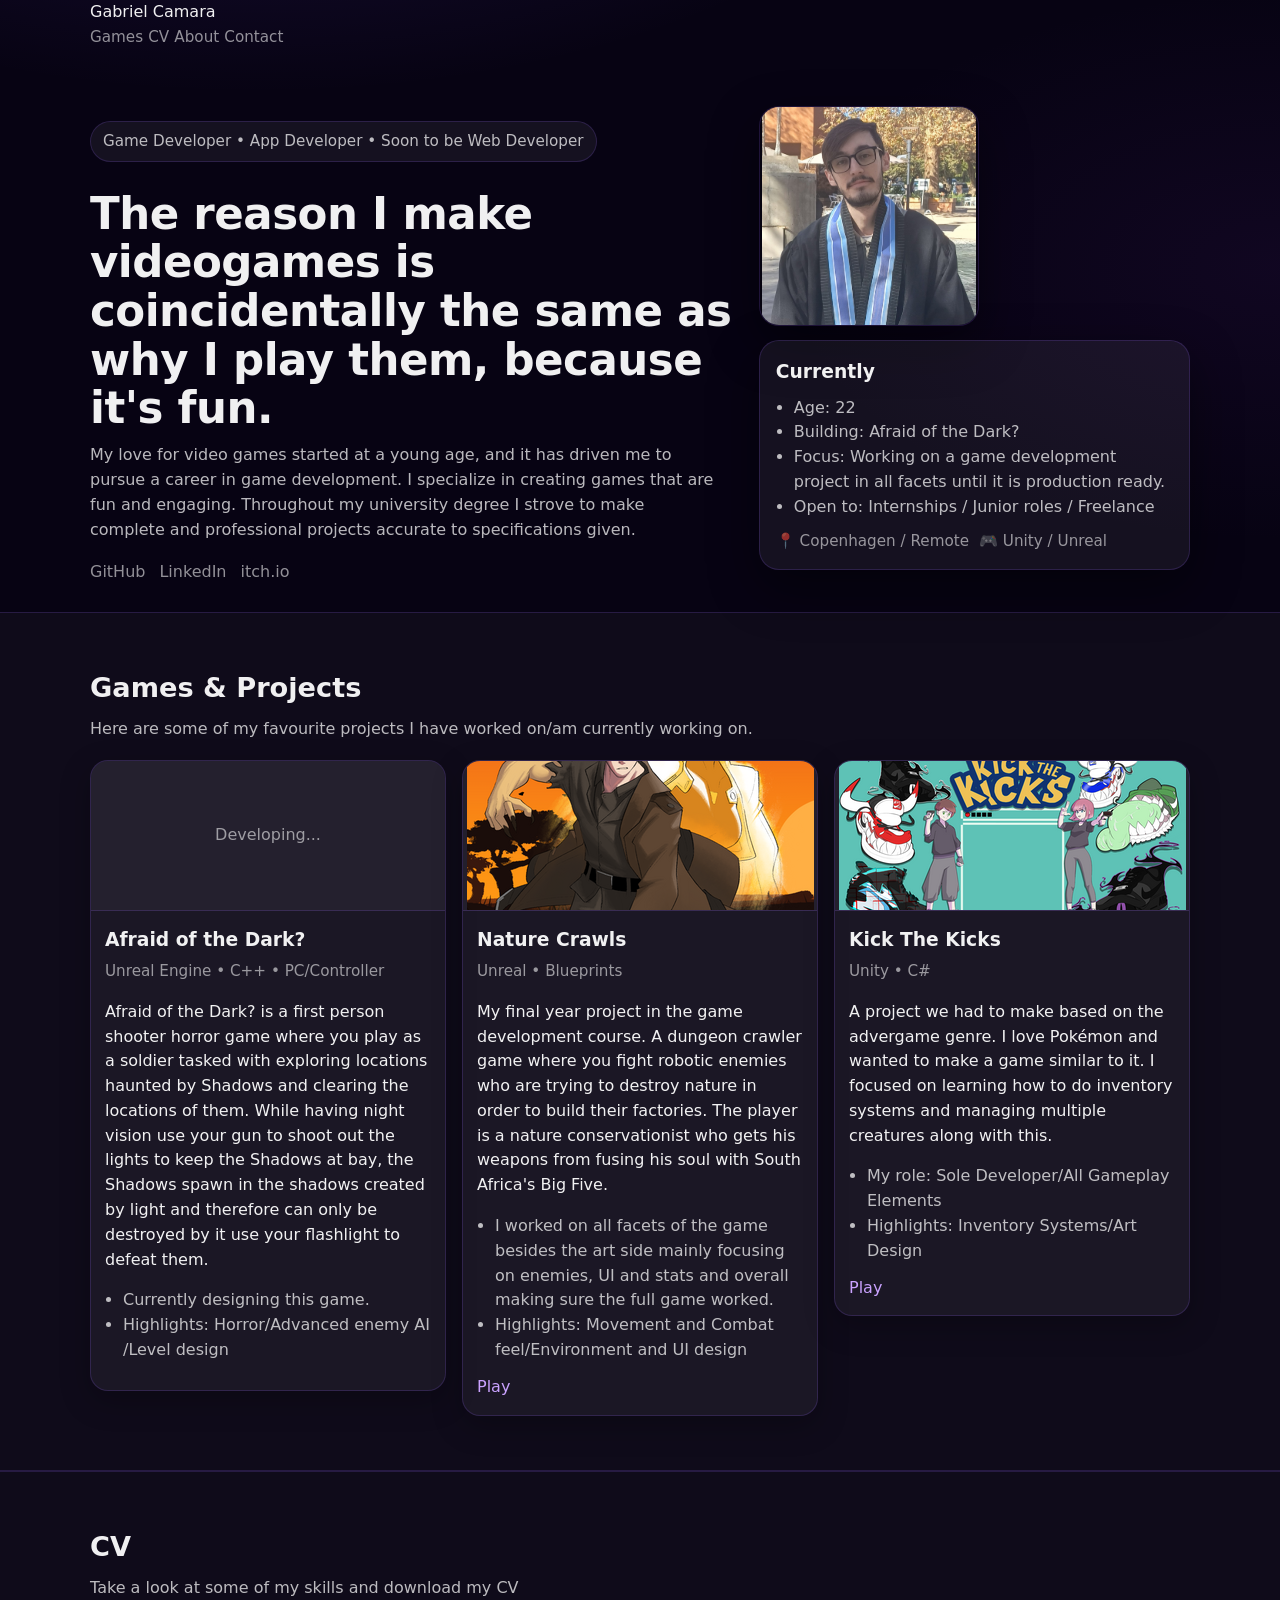
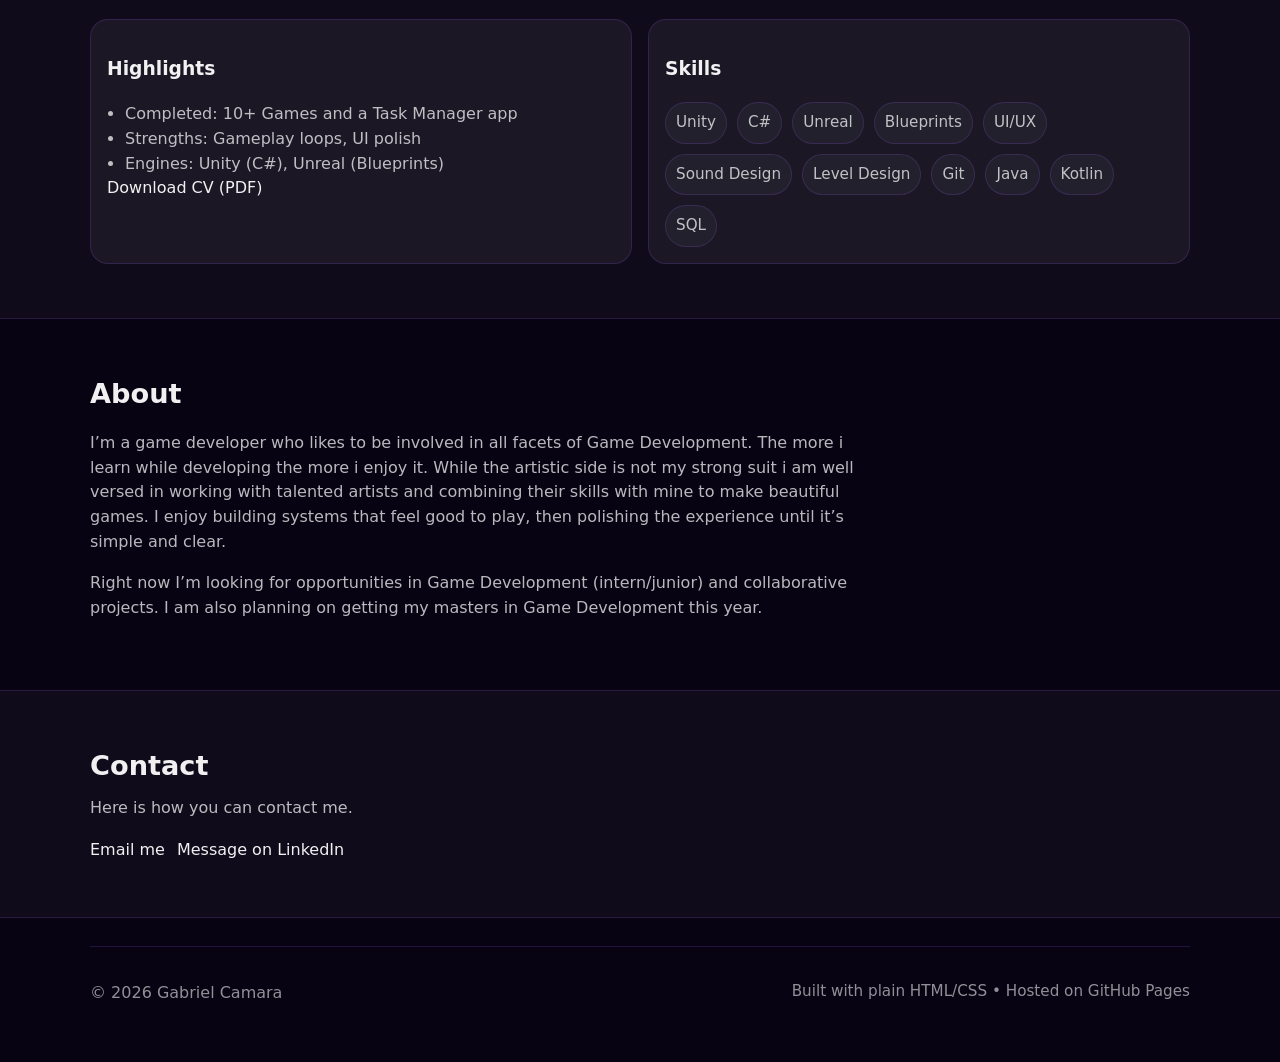
==== index.html @ 4cf1acde "Update CV, profile info, and image styles Added new CV PDF and updated the download link in index.ht" ====
<!doctype html>
<html lang="en">
  <head>
    <meta charset="UTF-8" />
    <meta name="viewport" content="width=device-width, initial-scale=1" />
    <title>Gabriel Camara — Portfolio</title>
    <meta name="description" content="Portfolio and CV of Gabriel Camara." />
    <link rel="stylesheet" href="styles.css" />
  </head>

  <body>
    <header class="site-header">
      <div class="container header-inner">
        <a class="logo" href="#top">Gabriel Camara</a>

        <nav class="nav">
          <a class="btn small" href="#projects">Games</a>
          <a class="btn small" href="#cv">CV</a>
          <a class="btn small" href="#about">About</a>
          <a class="btn small" href="#contact">Contact</a>
        </nav>
      </div>
    </header>

    <!-- Intro Section -->
    <main id="top">
    <section class="hero">
  <div class="container hero-inner">
    <div class="hero-copy">
      <p class="pill">Game Developer • App Developer • Soon to be Web Developer</p>

      <h1>
        The reason I make videogames is coincidentally the same as why I play them, because it's fun.
      </h1>

      <p class="sub">
        My love for video games started at a young age, and it has driven me to pursue a career in game development.
        I specialize in creating games that are fun and engaging.
        Throughout my university degree I strove to make complete and professional projects accurate to specifications given.
      </p>

      <div class="social">
        <a class="btn" href="https://github.com/Tr1n1tyAngel/" target="_blank" rel="noreferrer">GitHub</a>
        <a class="btn" href="https://www.linkedin.com/in/gabriel-camara-973a16232/" target="_blank" rel="noreferrer">LinkedIn</a>
        <a class="btn" href="https://tr1n1tyangel.itch.io/" target="_blank" rel="noreferrer">itch.io</a>
      </div>
    </div>

    <div class="hero-side">
      <div class="hero-card-image">
        <img src="images/profile.jpg" alt="Gabriel Camara Portrait">
      </div>

      <div class="hero-card">
        <div class="hero-card-body">
          <h3>Currently</h3>
          <ul>
            <li>Age: 22</li>
            <li>Building: Afraid of the Dark?</li>
            <li>Focus: Working on a game development project in all facets until it is production ready.</li>
            <li>Open to: Internships / Junior roles / Freelance</li>
          </ul>

          <div class="mini">
            <span>📍 Copenhagen / Remote</span>
            <span>🎮 Unity / Unreal</span>
          </div>
        </div>
      </div>
    </div>
  </div>
</section>

      <!-- PROJECTS -->
      <section id="projects" class="section alt">
        <div class="container">
          <div class="section-head">
            <h2>Games & Projects</h2>
            <p>Here are some of my favourite projects I have worked on/am currently working on.</p>
          </div>

          <div class="grid">
            <!-- CARD 1 -->
            <article class="card">
              <div class="thumb">
                <!-- Replace with an image later: <img src="images/game1.jpg" alt="Game screenshot"> -->
                <span>Developing...</span>
              </div>
              <div class="card-body">
                <h3>Afraid of the Dark?</h3>
                <p class="meta">Unreal Engine • C++ • PC/Controller</p>
                <p>
                  Afraid of the Dark? is a first person shooter horror game where you play as a soldier tasked with exploring locations haunted by Shadows and clearing the locations of them. While having night vision use your gun to shoot out the lights to keep the Shadows at bay, the Shadows spawn in the shadows created by light and therefore can only be destroyed by it use your flashlight to defeat them.
                </p>
                <ul class="bullets">
                  <li>Currently designing this game.</li>
                  <li>Highlights: Horror/Advanced enemy AI /Level design</li>
                </ul>
                <div class="card-actions">
                  <a class="link" href="#" target="_blank" rel="noreferrer"></a>
                  <a class="link" href="#" target="_blank" rel="noreferrer"></a>
                </div>
              </div>
            </article>

            <!-- CARD 2 -->
            <article class="card">
              <div class="thumb thumb--nature">
                <div class="thumb-link">
                  <img src="images/nature-crawls.png" alt="Nature Crawls screenshot" loading="lazy">
                </div>
                <div class="thumb-popup">
                  <img src="images/nature-crawls.png" alt="Nature Crawls — full image">
                </div>
              </div>
              <div class="card-body">
                <h3>Nature Crawls</h3>
                <p class="meta">Unreal • Blueprints</p>
                <p>My final year project in the game development course. A dungeon crawler game where you fight robotic enemies who are trying to destroy nature in order to build their factories. The player is a nature conservationist who gets his weapons from fusing his soul with South Africa's Big Five.</p>
                <ul class="bullets">
                  <li>I worked on all facets of the game besides the art side mainly focusing on enemies, UI and stats and overall making sure the full game worked.</li>
                  <li>Highlights: Movement and Combat feel/Environment and UI design</li>
                </ul>
                <div class="card-actions">
                  <a class="link" href="https://tr1n1tyangel.itch.io/nature-crawls" target="_blank" rel="noreferrer">Play</a>
                  <a class="link" href="#" target="_blank" rel="noreferrer"></a>
                </div>
              </div>
            </article>

            <!-- CARD 3 -->
            <article class="card">
              <div class="thumb thumb--kick">
                <div class="thumb-link">
                  <img src="images/kick-the-kicks.png" alt="Kick The Kicks screenshot" loading="lazy">
                </div>
                <div class="thumb-popup">
                  <img src="images/kick-the-kicks.png" alt="Kick The Kicks — full image">
                </div>
              </div>
              <div class="card-body">
                <h3>Kick The Kicks</h3>
                <p class="meta">Unity • C#</p>
                <p>A project we had to make based on the advergame genre. I love Pokémon and wanted to make a game similar to it. I focused on learning how to do inventory systems and managing multiple creatures along with this.</p>
                <ul class="bullets">
                  <li>My role: Sole Developer/All Gameplay Elements</li>
                  <li>Highlights: Inventory Systems/Art Design</li>
                </ul>
                <div class="card-actions">
                  <a class="link" href="https://tr1n1tyangel.itch.io/kickthekicks" target="_blank" rel="noreferrer">Play</a>
                  <a class="link" href="#" target="_blank" rel="noreferrer"></a>
                </div>
              </div>
            </article>
          </div>
        </div>
      </section>

      <!-- CV -->
      <section id="cv" class="section alt">
        <div class="container">
          <div class="section-head">
            <h2>CV</h2>
            <p>Take a look at some of my skills and download my CV</p>
          </div>

          <div class="cv-grid">
            <div class="panel">
              <h3>Highlights</h3>
              <ul class="bullets">
                <li>Completed: 10+ Games and a Task Manager app</li>
                <li>Strengths: Gameplay loops, UI polish</li>
                <li>Engines: Unity (C#), Unreal (Blueprints)</li>
              </ul>
              <!-- Replace href with your real PDF -->
              <a class="btn" href="CV/Gabriel Camara CV 2026.pdf" download>Download CV (PDF)</a>
            </div>

            <div class="panel">
              <h3>Skills</h3>
              <div class="tags">
                <span>Unity</span><span>C#</span><span>Unreal</span><span>Blueprints</span>
                <span>UI/UX</span><span>Sound Design</span><span>Level Design</span>
                <span>Git</span><span>Java</span><span>Kotlin</span><span>SQL</span>
              </div>
            </div>
          </div>
        </div>
      </section>

      <!-- ABOUT -->
      <section id="about" class="section">
        <div class="container">
          <div class="section-head">
            <h2>About</h2>
          </div>

          <div class="about">
            <p>
              I’m a game developer who likes to be involved in all facets of Game Development. The more i learn while developing the more i enjoy it.
              While the artistic side is not my strong suit i am well versed in working with talented artists and combining their skills with mine to make beautiful games.
              I enjoy building systems that feel good to play, then polishing the experience until it’s simple and clear.
            </p>
            <p>
              Right now I’m looking for opportunities in Game Development (intern/junior) and collaborative projects. I am also planning on getting my masters in Game Development this year.
            </p>
          </div>
        </div>
      </section>

      <!-- CONTACT -->
      <section id="contact" class="section alt">
        <div class="container">
          <div class="section-head">
            <h2>Contact</h2>
            <p>Here is how you can contact me.</p>
          </div>

          <div class="contact">
            <a class="btn" href="https://mail.google.com/mail/?view=cm&fs=1&to=gacamarabus@gmail.com" target="_blank" rel="noopener noreferrer">Email me</a>
            <a class="btn ghost" href="https://www.linkedin.com/in/gabriel-camara-973a16232/" target="_blank" rel="noreferrer">
              Message on LinkedIn
            </a>
          </div>
        </div>
      </section>

      <footer class="footer">
        <div class="container footer-inner">
          <p>© <span id="year"></span> Gabriel Camara</p>
          <p class="small">Built with plain HTML/CSS • Hosted on GitHub Pages</p>
        </div>
      </footer>
    </main>

    <script>
      document.getElementById("year").textContent = new Date().getFullYear();
    </script>
  </body>
</html>
---- styles.css ----
:root{
  --bg: #070313;
  --panel: rgba(123, 78, 255, 0.16);
  --panel-strong: rgba(60, 16, 110, 0.18);
  --text: rgba(255,255,255,0.94);
  --muted: rgba(255,255,255,0.72);
  --faint: rgba(255,255,255,0.56);
  --border: rgba(150, 100, 255, 0.18);
  --accent: #caa2ff;
  --shadow: 0 18px 50px rgba(0,0,0,0.45);
}

*{ box-sizing: border-box; }
html,body{ margin:0; padding:0; }
/* prevent sticky header from covering anchored sections */
html{ scroll-padding-top: 80px; }

@media (max-width: 920px){
  html{ scroll-padding-top: 64px; }
}
body{
  font-family: ui-sans-serif, system-ui, -apple-system, Segoe UI, Roboto, Arial, sans-serif;
  background:
    radial-gradient(1200px 600px at 20% -10%, rgba(123, 78, 255, 0.18), transparent 60%),
    radial-gradient(900px 500px at 100% 10%, rgba(86, 32, 136, 0.12), transparent 55%),
    var(--bg);
  color: var(--text);
  line-height: 1.55;
}

a{ color: inherit; text-decoration: none; }
a:hover{ opacity: 0.9; }

.container{
  width: min(1100px, calc(100% - 40px));
  margin: 0 auto;
}

.thumb--nature img{
  /* nudge the image down inside the frame so faces are visible */
  object-position: center 60%;
}
.thumb--kick img{
  /* nudge the image down/left so the title/logo shows */
  object-position: 20% 60%;
}

/* Hover popup (full image preview) — positioned relative to the thumbnail */
.thumb-popup{
  position: absolute;
  bottom: calc(100% + 12px);
  left: 50%;
  transform: translateX(-50%) scale(0.98);
  width: min(420px, 80vw);
  max-height: 60vh;
  padding: 6px;
  background: rgba(10,8,12,0.96);
  border-radius: 10px;
  box-shadow: 0 20px 60px rgba(0,0,0,0.6);
  border: 1px solid rgba(255,255,255,0.06);
  opacity: 0;
  pointer-events: none;
  transition: opacity 180ms ease, transform 180ms ease;
  z-index: 1200;
}
.thumb-popup img{
  display: block;
  width: 100%;
  height: auto;
  border-radius: 6px;
}
.thumb:hover .thumb-popup{
  opacity: 1;
  transform: translateX(-50%) scale(1);
  pointer-events: auto;
}

@media (max-width: 920px){
  .thumb-popup{ display: none; }
  
}

.btn:hover{ transform: translateY(-1px); transition: 160ms ease; }
.btn:active{ transform: translateY(0px); }

.hero{
  padding: 56px 0 26px;
}
.hero-inner{
  display:grid;
  grid-template-columns: 1.5fr 1fr;
  gap: 22px;
  align-items: start;
}
.hero-side{
  display: flex;
  flex-direction: column;
  gap: 14px;
  align-self: start;
}

.hero-copy{
  align-self: start;
}
.pill{
  display:inline-block;
  padding: 8px 12px;
  border-radius: 999px;
  background: rgba(255,255,255,0.06);
  border: 1px solid var(--border);
  color: var(--muted);
  font-size: 0.95rem;
}
h1{
  margin: 12px 0 10px;
  font-size: clamp(2rem, 3.4vw, 3rem);
  line-height: 1.12;
  letter-spacing: -0.5px;
}
.accent{ color: var(--accent); }
.sub{ color: var(--muted); margin: 0 0 18px; max-width: 62ch; }
.hero-actions{ display:flex; gap: 12px; flex-wrap: wrap; margin-bottom: 14px; }

.social{
  display:flex;
  gap: 14px;
  color: var(--faint);
  flex-wrap: wrap;
}
.social a{
  border-bottom: 1px solid transparent;
}
.social a:hover{
  border-bottom: 1px solid var(--border);
  color: var(--text);
}

.hero-card{
  border-radius: 20px;
  background: rgba(255,255,255,0.06);
  border: 1px solid var(--border);
  box-shadow: var(--shadow);
  overflow:hidden;
}

.hero-card-body{ padding: 16px; }
.hero-card h3{ margin: 0 0 10px; }
.hero-card ul{ margin: 0 0 10px; padding-left: 18px; color: var(--muted); }
.mini{
  display:flex;
  gap: 10px;
  flex-wrap: wrap;
  color: var(--faint);
  font-size: 0.95rem;
}
.hero-card-image{
  width: 220px;
  height: 220px;                 
  border-radius: 20px;
  overflow: hidden;
  border: 1px solid var(--border);
  background: rgba(0,0,0,0.25);
  box-shadow: var(--shadow);

  display: flex;
  align-items: center;
  justify-content: center;
}

.hero-card-image img{
   width: 100%;
  height: 100%;
  object-fit: contain;           
  display: block;
}
.section{ padding: 54px 0; }
.section.alt{
  background: rgba(255,255,255,0.03);
  border-top: 1px solid var(--border);
  border-bottom: 1px solid var(--border);
}
.section-head h2{
  margin: 0 0 8px;
  font-size: 1.7rem;
}
.section-head p{
  margin: 0 0 18px;
  color: var(--muted);
  max-width: 75ch;
}

.grid{
  display:grid;
  grid-template-columns: repeat(3, 1fr);
  gap: 16px;
  align-items: start;
}
.card{
  border-radius: 18px;
  border: 1px solid var(--border);
  background: rgba(255,255,255,0.05);
  overflow:hidden;
  box-shadow: 0 10px 30px rgba(0,0,0,0.25);
}
.thumb{
  height: 150px;
  display:flex;
  align-items:center;
  justify-content:center;
  color: var(--faint);
  background: rgba(255,255,255,0.04);
  border-bottom: 1px solid var(--border);
  overflow: hidden;
  position: relative;
}

.thumb img{
  width: 100%;
  height: 100%;
  object-fit: cover;
  object-position: center;
  display: block;
}

/* Per-thumbnail framing tweaks */
.thumb--nature img{
  
  object-position: center 50%;
}
.thumb--kick img{
  /* align left so the title/logo is visible */
  object-position: left center;
}

/* Hover popup (full image preview) */
.thumb-popup{
  position: fixed;
  top: 50%;
  left: 50%;
  transform: translate(-50%, -50%) scale(0.98);
  max-width: 90vw;
  max-height: 80vh;
  padding: 6px;
  background: rgba(10,8,12,0.96);
  border-radius: 10px;
  box-shadow: 0 20px 60px rgba(0,0,0,0.6);
  border: 1px solid rgba(255,255,255,0.06);
  opacity: 0;
  pointer-events: none;
  transition: opacity 180ms ease, transform 180ms ease;
  z-index: 1200;
}
.thumb-popup img{
  display: block;
  max-width: calc(90vw - 12px);
  max-height: calc(80vh - 12px);
  width: auto;
  height: auto;
  border-radius: 6px;
}
.thumb:hover .thumb-popup{
  opacity: 1;
  transform: translate(-50%, -50%) scale(1);
  pointer-events: auto;
}

@media (max-width: 920px){
  .thumb-popup{ display: none; }
}
.card-body{ padding: 14px; }
.card-body h3{ margin: 0 0 6px; }
.meta{ margin: 0 0 10px; color: var(--faint); font-size: 0.95rem; }
.bullets{ margin: 10px 0 0; padding-left: 18px; color: var(--muted); }
.card-actions{
  display:flex;
  gap: 12px;
  margin-top: 12px;
  flex-wrap: wrap;
}
.link{
  color: var(--accent);
  border-bottom: 1px solid transparent;
}
.link:hover{
  border-bottom: 1px solid rgba(125,211,252,0.35);
}

.cv-grid{
  display:grid;
  grid-template-columns: 1fr 1fr;
  gap: 16px;
}
.panel{
  padding: 16px;
  border-radius: 18px;
  border: 1px solid var(--border);
  background: rgba(255,255,255,0.05);
}
.tags{
  display:flex;
  flex-wrap: wrap;
  gap: 10px;
  margin-top: 12px;
}
.tags span{
  padding: 8px 10px;
  border-radius: 999px;
  border: 1px solid var(--border);
  background: rgba(255,255,255,0.04);
  color: var(--muted);
  font-size: 0.95rem;
}
.small{ color: var(--faint); font-size: 0.95rem; }

.about{
  max-width: 78ch;
  color: var(--muted);
}

.contact{
  display:flex;
  gap: 12px;
  flex-wrap: wrap;
}

.footer{
  padding: 28px 0 40px;
  color: var(--faint);
}
.footer-inner{
  display:flex;
  justify-content:space-between;
  gap: 12px;
  flex-wrap: wrap;
  border-top: 1px solid var(--border);
  padding-top: 18px;
}

/* Responsive */
@media (max-width: 920px){
  .hero-inner{ grid-template-columns: 1fr; }
  .hero-side{ grid-template-columns: 1fr; }
  .grid{ grid-template-columns: 1fr; }
  .cv-grid{ grid-template-columns: 1fr; }
  .nav{ gap: 8px; }
}
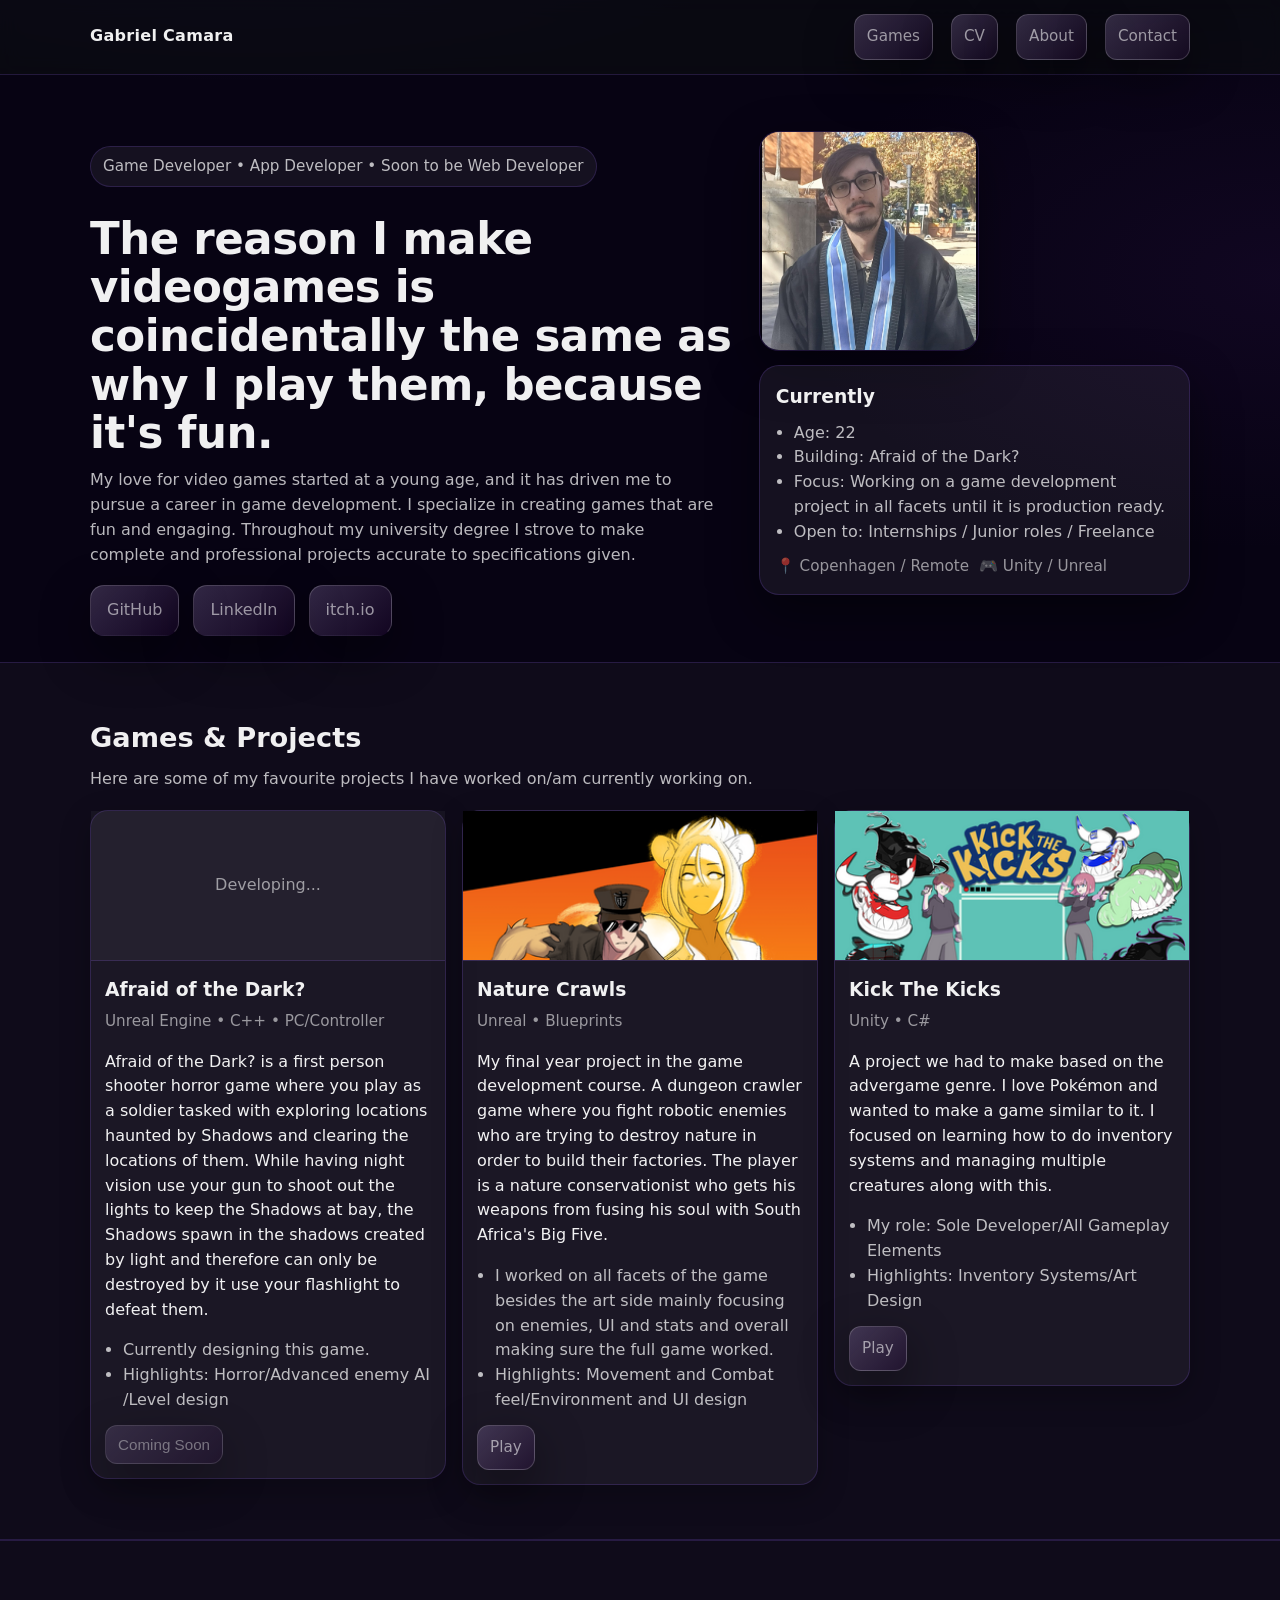
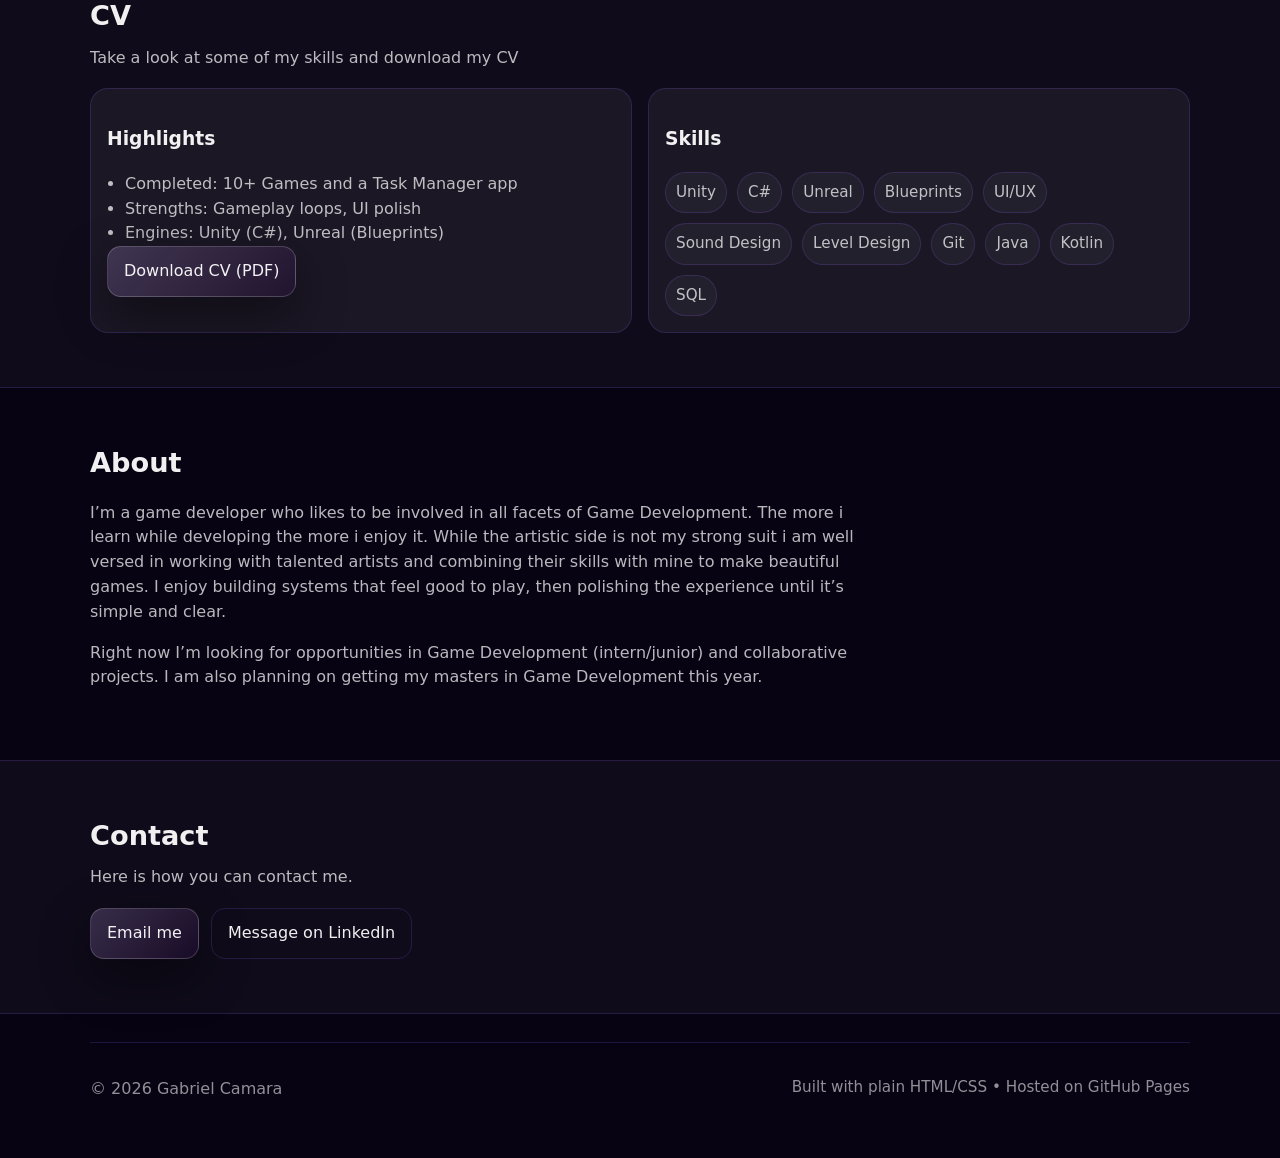
==== commit 79741e4d: "Enhance thumbnail previews and update button styles Added JavaScript for floating thumbnail previews" ====
--- a/index.html
+++ b/index.html
@@ -97,8 +97,7 @@
                   <li>Highlights: Horror/Advanced enemy AI /Level design</li>
                 </ul>
                 <div class="card-actions">
-                  <a class="link" href="#" target="_blank" rel="noreferrer"></a>
-                  <a class="link" href="#" target="_blank" rel="noreferrer"></a>
+                  <button class="btn small" disabled>Coming Soon</button>
                 </div>
               </div>
             </article>
@@ -122,8 +121,8 @@
                   <li>Highlights: Movement and Combat feel/Environment and UI design</li>
                 </ul>
                 <div class="card-actions">
-                  <a class="link" href="https://tr1n1tyangel.itch.io/nature-crawls" target="_blank" rel="noreferrer">Play</a>
-                  <a class="link" href="#" target="_blank" rel="noreferrer"></a>
+                  <a class="btn small" href="https://tr1n1tyangel.itch.io/nature-crawls" target="_blank" rel="noreferrer">Play</a>
+                  
                 </div>
               </div>
             </article>
@@ -147,8 +146,8 @@
                   <li>Highlights: Inventory Systems/Art Design</li>
                 </ul>
                 <div class="card-actions">
-                  <a class="link" href="https://tr1n1tyangel.itch.io/kickthekicks" target="_blank" rel="noreferrer">Play</a>
-                  <a class="link" href="#" target="_blank" rel="noreferrer"></a>
+                  <a class="btn small" href="https://tr1n1tyangel.itch.io/kickthekicks" target="_blank" rel="noreferrer">Play</a>
+                  
                 </div>
               </div>
             </article>
@@ -236,5 +235,81 @@
     <script>
       document.getElementById("year").textContent = new Date().getFullYear();
     </script>
+    <script>
+      (function(){
+        // Floating thumbnail previews: move .thumb-popup to body and position fixed
+        if (window.matchMedia && window.matchMedia('(max-width: 920px)').matches) return;
+        document.addEventListener('DOMContentLoaded', function(){
+          const thumbs = document.querySelectorAll('.thumb');
+          let active = null;
+
+          function updatePosition(thumb, popup){
+            if (!thumb || !popup) return;
+            const rect = thumb.getBoundingClientRect();
+
+            // ensure visible for measurement
+            popup.style.display = 'block';
+            popup.style.position = 'fixed';
+            popup.style.pointerEvents = 'none';
+            popup.style.maxWidth = Math.min(420, window.innerWidth - 24) + 'px';
+
+            // Measure popup after applying max width
+            popup.style.left = '0px';
+            popup.style.top = '0px';
+            const pRect = popup.getBoundingClientRect();
+            const popupW = Math.min(pRect.width, Math.min(420, window.innerWidth - 24));
+            let left = rect.left + rect.width/2 - popupW/2;
+            left = Math.max(8, Math.min(left, window.innerWidth - popupW - 8));
+
+            // Prefer placing above; if not enough space place below
+            let top = rect.top - pRect.height - 8;
+            if (top < 8) top = rect.bottom + 8;
+            top = Math.max(8, Math.min(top, window.innerHeight - pRect.height - 8));
+
+            popup.style.left = left + 'px';
+            popup.style.top = top + 'px';
+          }
+
+          function showPopup(thumb, popup){
+            if (!popup) return;
+            if (popup.parentElement !== document.body) document.body.appendChild(popup);
+            popup.classList.add('floating');
+            popup.style.willChange = 'transform, opacity, left, top';
+            updatePosition(thumb, popup);
+            // small delay to allow measurement, then fade in
+            requestAnimationFrame(()=> { popup.style.opacity = '1'; popup.style.transform = 'none'; });
+            active = { thumb, popup };
+          }
+
+          function hidePopup(popup){
+            if (!popup) return;
+            popup.style.opacity = '0';
+            // remove floating class after transition to restore original DOM placement if desired
+            setTimeout(()=>{
+              if (!popup) return;
+              popup.classList.remove('floating');
+              popup.style.display = 'none';
+              active = null;
+            }, 200);
+          }
+
+          thumbs.forEach(thumb => {
+            const popup = thumb.querySelector('.thumb-popup');
+            if (!popup) return;
+            // hide initial duplicates in place
+            popup.style.display = 'none';
+            popup.style.opacity = '0';
+            popup.style.transition = 'opacity 180ms ease, transform 180ms ease';
+
+            thumb.addEventListener('mouseenter', ()=> showPopup(thumb, popup));
+            thumb.addEventListener('mouseleave', ()=> hidePopup(popup));
+            // keep following position while scrolling if active
+            window.addEventListener('scroll', ()=> { if (active && active.popup === popup) updatePosition(thumb, popup); }, { passive: true });
+            window.addEventListener('resize', ()=> { if (active && active.popup === popup) updatePosition(thumb, popup); });
+          });
+        });
+      })();
+
+    </script>
   </body>
-</html>
+</html>
--- a/styles.css
+++ b/styles.css
@@ -36,24 +36,225 @@
   margin: 0 auto;
 }
 
+.site-header{
+  position: sticky;
+  top: 0;
+  z-index: 20;
+  background: rgba(11,13,18,0.65);
+  backdrop-filter: blur(10px);
+  border-bottom: 1px solid var(--border);
+}
+
+.header-inner{
+  display:flex;
+  align-items:center;
+  justify-content:space-between;
+  padding: 14px 0;
+}
+
+.logo{
+  font-weight: 700;
+  letter-spacing: 0.3px;
+}
+
+.nav{
+  display:flex;
+  gap: 18px;
+  align-items:center;
+  color: var(--muted);
+}
+.nav a{ padding: 8px 10px; border-radius: 10px; }
+.nav a:hover{ background: var(--panel); color: var(--text); }
+
+.btn{
+  display:inline-flex;
+  align-items:center;
+  justify-content:center;
+  gap: 10px;
+  padding: 12px 16px;
+  border-radius: 14px;
+  background: linear-gradient(135deg, rgba(162, 135, 197, 0.28), rgba(60, 14, 87, 0.22));
+  border: 1px solid rgba(255,255,255,0.18);
+  box-shadow: var(--shadow);
+}
+.btn.small{ padding: 10px 12px; border-radius: 12px; }
+.btn.ghost{
+  background: transparent;
+  border: 1px solid var(--border);
+  box-shadow: none;
+}
+.btn:hover{ transform: translateY(-1px); transition: 160ms ease; }
+.btn:active{ transform: translateY(0px); }
+/* disabled state for .btn elements */
+.btn[disabled], .btn.disabled{
+  opacity: 0.7;
+  cursor: default;
+  pointer-events: none;
+}
+
+.hero{
+  padding: 56px 0 26px;
+}
+.hero-inner{
+  display:grid;
+  grid-template-columns: 1.5fr 1fr;
+  gap: 22px;
+  align-items: start;
+}
+.hero-side{
+  display: flex;
+  flex-direction: column;
+  gap: 14px;
+  align-self: start;
+}
+
+.hero-copy{
+  align-self: start;
+}
+.pill{
+  display:inline-block;
+  padding: 8px 12px;
+  border-radius: 999px;
+  background: rgba(255,255,255,0.06);
+  border: 1px solid var(--border);
+  color: var(--muted);
+  font-size: 0.95rem;
+}
+h1{
+  margin: 12px 0 10px;
+  font-size: clamp(2rem, 3.4vw, 3rem);
+  line-height: 1.12;
+  letter-spacing: -0.5px;
+}
+.accent{ color: var(--accent); }
+.sub{ color: var(--muted); margin: 0 0 18px; max-width: 62ch; }
+.hero-actions{ display:flex; gap: 12px; flex-wrap: wrap; margin-bottom: 14px; }
+
+.social{
+  display:flex;
+  gap: 14px;
+  color: var(--faint);
+  flex-wrap: wrap;
+}
+.social a{
+  border-bottom: 1px solid transparent;
+}
+.social a:hover{
+  border-bottom: 1px solid var(--border);
+  color: var(--text);
+}
+
+.hero-card{
+  border-radius: 20px;
+  background: rgba(255,255,255,0.06);
+  border: 1px solid var(--border);
+  box-shadow: var(--shadow);
+  overflow:hidden;
+}
+
+.hero-card-body{ padding: 16px; }
+.hero-card h3{ margin: 0 0 10px; }
+.hero-card ul{ margin: 0 0 10px; padding-left: 18px; color: var(--muted); }
+.mini{
+  display:flex;
+  gap: 10px;
+  flex-wrap: wrap;
+  color: var(--faint);
+  font-size: 0.95rem;
+}
+.hero-card-image{
+  width: 220px;
+  height: 220px;                 
+  border-radius: 20px;
+  overflow: hidden;
+  border: 1px solid var(--border);
+  background: rgba(0,0,0,0.25);
+  box-shadow: var(--shadow);
+
+  display: flex;
+  align-items: center;
+  justify-content: center;
+}
+
+.hero-card-image img{
+   width: 100%;
+  height: 100%;
+  object-fit: contain;           
+  display: block;
+}
+.section{ padding: 54px 0; }
+.section.alt{
+  background: rgba(255,255,255,0.03);
+  border-top: 1px solid var(--border);
+  border-bottom: 1px solid var(--border);
+}
+.section-head h2{
+  margin: 0 0 8px;
+  font-size: 1.7rem;
+}
+.section-head p{
+  margin: 0 0 18px;
+  color: var(--muted);
+  max-width: 75ch;
+}
+
+.grid{
+  display:grid;
+  grid-template-columns: repeat(3, 1fr);
+  gap: 16px;
+  align-items: start;
+}
+.card{
+  border-radius: 18px;
+  border: 1px solid var(--border);
+  background: rgba(255,255,255,0.05);
+  overflow: visible;
+  box-shadow: 0 10px 30px rgba(0,0,0,0.25);
+}
+.thumb{
+  height: 150px;
+  display:flex;
+  align-items:center;
+  justify-content:center;
+  color: var(--faint);
+  background: rgba(255,255,255,0.04);
+  border-bottom: 1px solid var(--border);
+  overflow: hidden; /* keep thumbnail images contained */
+  position: relative;
+}
+
+.thumb img{
+  width: 100%;
+  height: 100%;
+  object-fit: cover;
+  object-position: center top; /* align image top with thumbnail top */
+  display: block;
+}
+
+/* Ensure the inner link wrapper fills the thumbnail so the image stays clipped */
+.thumb-link{ width:100%; height:100%; display:block; }
+.thumb-link img{ width:100%; height:100%; object-fit: cover; display:block; }
+
+/* Per-thumbnail framing tweaks */
 .thumb--nature img{
-  /* nudge the image down inside the frame so faces are visible */
-  object-position: center 60%;
+  /* align top and keep horizontal centering */
+  object-position: center top;
 }
 .thumb--kick img{
-  /* nudge the image down/left so the title/logo shows */
-  object-position: 20% 60%;
-}
-
-/* Hover popup (full image preview) — positioned relative to the thumbnail */
+  /* nudge left while aligning top so the title/logo shows */
+  object-position: 25% 0%;
+}
+
+/* Popup preview shown above each card on hover (desktop only) */
 .thumb-popup{
   position: absolute;
-  bottom: calc(100% + 12px);
+  bottom: calc(100% + 8px);
   left: 50%;
   transform: translateX(-50%) scale(0.98);
-  width: min(420px, 80vw);
+  /* never exceed the card/column width; at most 420px */
+  width: min(420px, 100%);
   max-height: 60vh;
-  padding: 6px;
+  padding: 6px 8px;
   background: rgba(10,8,12,0.96);
   border-radius: 10px;
   box-shadow: 0 20px 60px rgba(0,0,0,0.6);
@@ -63,210 +264,19 @@
   transition: opacity 180ms ease, transform 180ms ease;
   z-index: 1200;
 }
-.thumb-popup img{
-  display: block;
-  width: 100%;
-  height: auto;
-  border-radius: 6px;
-}
-.thumb:hover .thumb-popup{
-  opacity: 1;
-  transform: translateX(-50%) scale(1);
-  pointer-events: auto;
-}
-
-@media (max-width: 920px){
-  .thumb-popup{ display: none; }
-  
-}
-
-.btn:hover{ transform: translateY(-1px); transition: 160ms ease; }
-.btn:active{ transform: translateY(0px); }
-
-.hero{
-  padding: 56px 0 26px;
-}
-.hero-inner{
-  display:grid;
-  grid-template-columns: 1.5fr 1fr;
-  gap: 22px;
-  align-items: start;
-}
-.hero-side{
-  display: flex;
-  flex-direction: column;
-  gap: 14px;
-  align-self: start;
-}
-
-.hero-copy{
-  align-self: start;
-}
-.pill{
-  display:inline-block;
-  padding: 8px 12px;
-  border-radius: 999px;
-  background: rgba(255,255,255,0.06);
-  border: 1px solid var(--border);
-  color: var(--muted);
-  font-size: 0.95rem;
-}
-h1{
-  margin: 12px 0 10px;
-  font-size: clamp(2rem, 3.4vw, 3rem);
-  line-height: 1.12;
-  letter-spacing: -0.5px;
-}
-.accent{ color: var(--accent); }
-.sub{ color: var(--muted); margin: 0 0 18px; max-width: 62ch; }
-.hero-actions{ display:flex; gap: 12px; flex-wrap: wrap; margin-bottom: 14px; }
-
-.social{
-  display:flex;
-  gap: 14px;
-  color: var(--faint);
-  flex-wrap: wrap;
-}
-.social a{
-  border-bottom: 1px solid transparent;
-}
-.social a:hover{
-  border-bottom: 1px solid var(--border);
-  color: var(--text);
-}
-
-.hero-card{
-  border-radius: 20px;
-  background: rgba(255,255,255,0.06);
-  border: 1px solid var(--border);
-  box-shadow: var(--shadow);
-  overflow:hidden;
-}
-
-.hero-card-body{ padding: 16px; }
-.hero-card h3{ margin: 0 0 10px; }
-.hero-card ul{ margin: 0 0 10px; padding-left: 18px; color: var(--muted); }
-.mini{
-  display:flex;
-  gap: 10px;
-  flex-wrap: wrap;
-  color: var(--faint);
-  font-size: 0.95rem;
-}
-.hero-card-image{
-  width: 220px;
-  height: 220px;                 
-  border-radius: 20px;
-  overflow: hidden;
-  border: 1px solid var(--border);
-  background: rgba(0,0,0,0.25);
-  box-shadow: var(--shadow);
-
-  display: flex;
-  align-items: center;
-  justify-content: center;
-}
-
-.hero-card-image img{
-   width: 100%;
-  height: 100%;
-  object-fit: contain;           
-  display: block;
-}
-.section{ padding: 54px 0; }
-.section.alt{
-  background: rgba(255,255,255,0.03);
-  border-top: 1px solid var(--border);
-  border-bottom: 1px solid var(--border);
-}
-.section-head h2{
-  margin: 0 0 8px;
-  font-size: 1.7rem;
-}
-.section-head p{
-  margin: 0 0 18px;
-  color: var(--muted);
-  max-width: 75ch;
-}
-
-.grid{
-  display:grid;
-  grid-template-columns: repeat(3, 1fr);
-  gap: 16px;
-  align-items: start;
-}
-.card{
-  border-radius: 18px;
-  border: 1px solid var(--border);
-  background: rgba(255,255,255,0.05);
-  overflow:hidden;
-  box-shadow: 0 10px 30px rgba(0,0,0,0.25);
-}
-.thumb{
-  height: 150px;
-  display:flex;
-  align-items:center;
-  justify-content:center;
-  color: var(--faint);
-  background: rgba(255,255,255,0.04);
-  border-bottom: 1px solid var(--border);
-  overflow: hidden;
-  position: relative;
-}
-
-.thumb img{
-  width: 100%;
-  height: 100%;
-  object-fit: cover;
-  object-position: center;
-  display: block;
-}
-
-/* Per-thumbnail framing tweaks */
-.thumb--nature img{
-  
-  object-position: center 50%;
-}
-.thumb--kick img{
-  /* align left so the title/logo is visible */
-  object-position: left center;
-}
-
-/* Hover popup (full image preview) */
-.thumb-popup{
-  position: fixed;
-  top: 50%;
-  left: 50%;
-  transform: translate(-50%, -50%) scale(0.98);
-  max-width: 90vw;
-  max-height: 80vh;
-  padding: 6px;
-  background: rgba(10,8,12,0.96);
-  border-radius: 10px;
-  box-shadow: 0 20px 60px rgba(0,0,0,0.6);
-  border: 1px solid rgba(255,255,255,0.06);
-  opacity: 0;
-  pointer-events: none;
-  transition: opacity 180ms ease, transform 180ms ease;
-  z-index: 1200;
-}
-.thumb-popup img{
-  display: block;
-  max-width: calc(90vw - 12px);
-  max-height: calc(80vh - 12px);
-  width: auto;
-  height: auto;
-  border-radius: 6px;
-}
-.thumb:hover .thumb-popup{
-  opacity: 1;
-  transform: translate(-50%, -50%) scale(1);
-  pointer-events: auto;
-}
-
-@media (max-width: 920px){
-  .thumb-popup{ display: none; }
-}
+.thumb-popup img{display:block; width:100%; height:auto; border-radius:6px;}
+.thumb:hover .thumb-popup{opacity:1; transform: translateX(-50%) scale(1); pointer-events:auto;}
+/* When the popup is shown as a floating element (moved to body), apply fixed positioning
+   and keep pointer-events disabled so the underlying thumbnail retains hover state. */
+.thumb-popup.floating{
+  position: fixed !important;
+  transform: none !important;
+  pointer-events: none !important;
+  z-index: 1200 !important;
+  /* allow JS to set `left`/`top` so the popup appears beside its thumbnail */
+}
+@media (max-width: 920px){ .thumb-popup{ display:none; } }
+
 .card-body{ padding: 14px; }
 .card-body h3{ margin: 0 0 6px; }
 .meta{ margin: 0 0 10px; color: var(--faint); font-size: 0.95rem; }
@@ -344,3 +354,4 @@
   .cv-grid{ grid-template-columns: 1fr; }
   .nav{ gap: 8px; }
 }
+
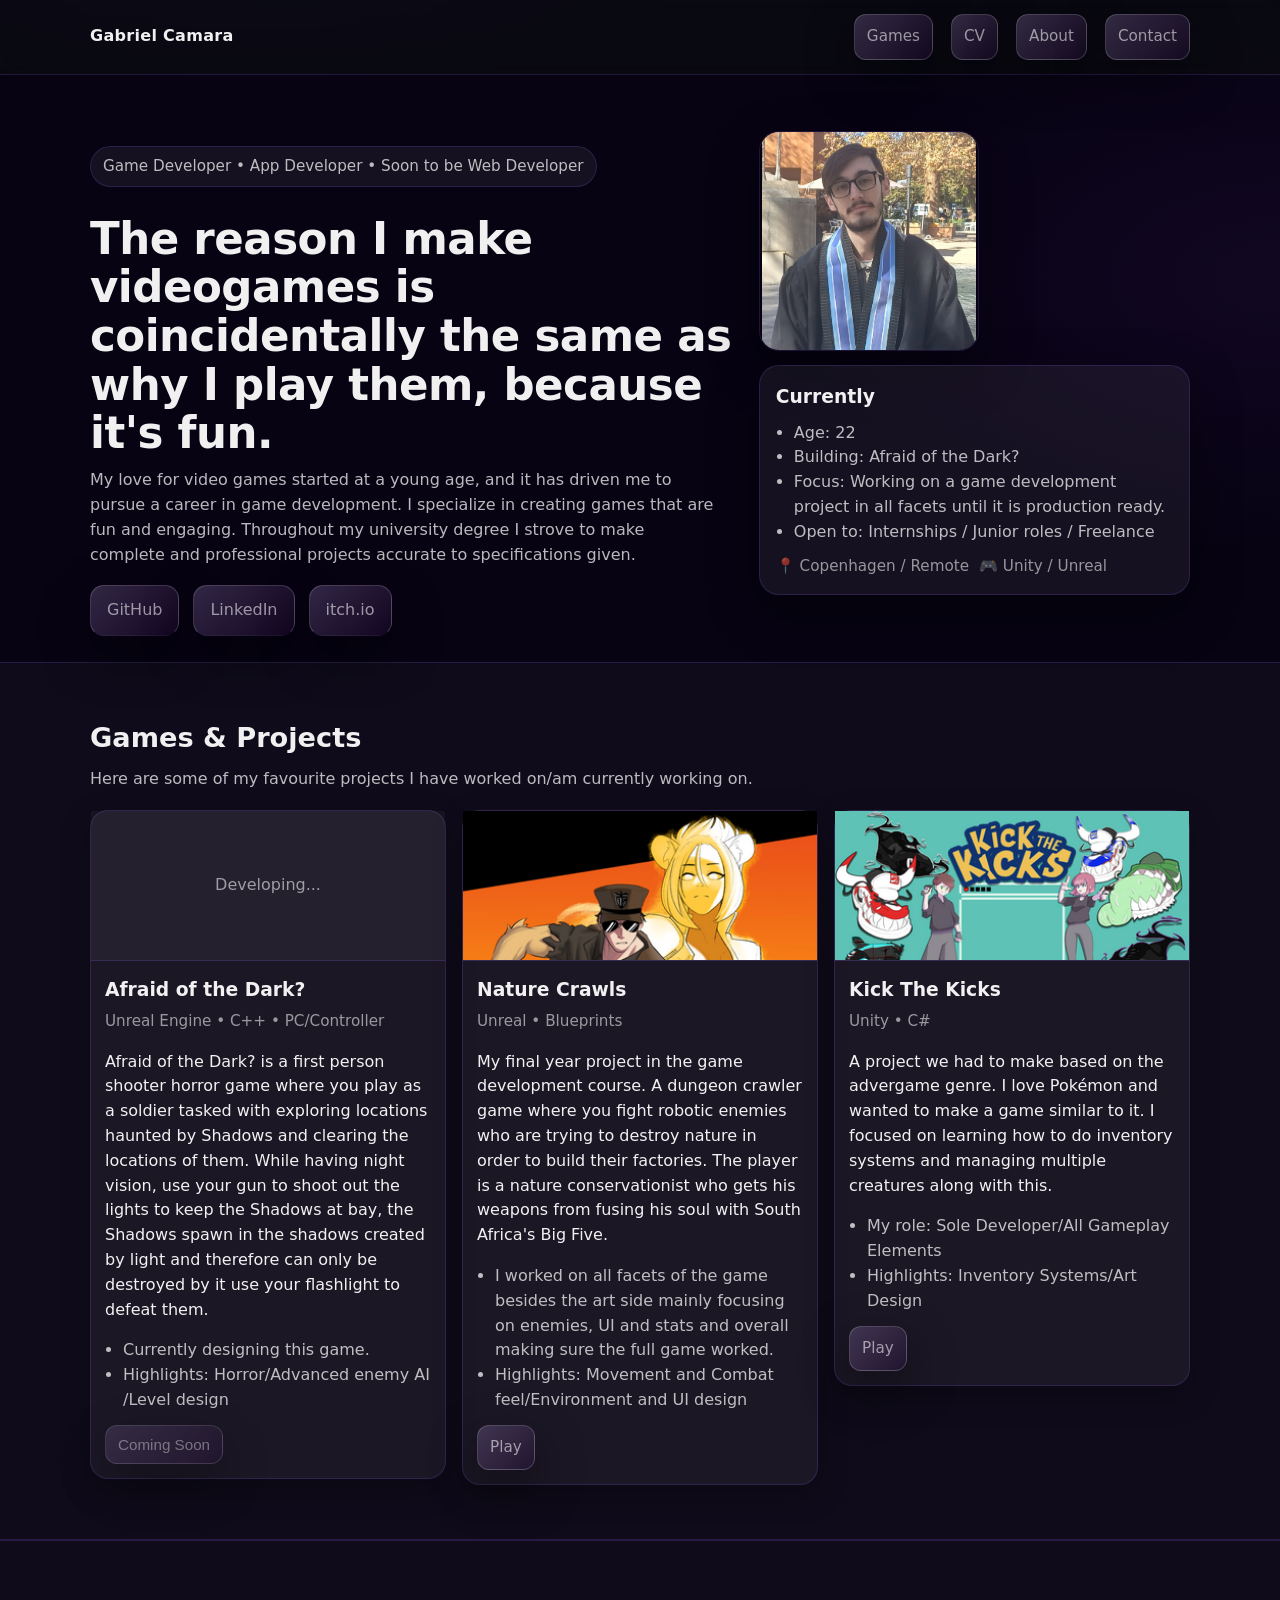
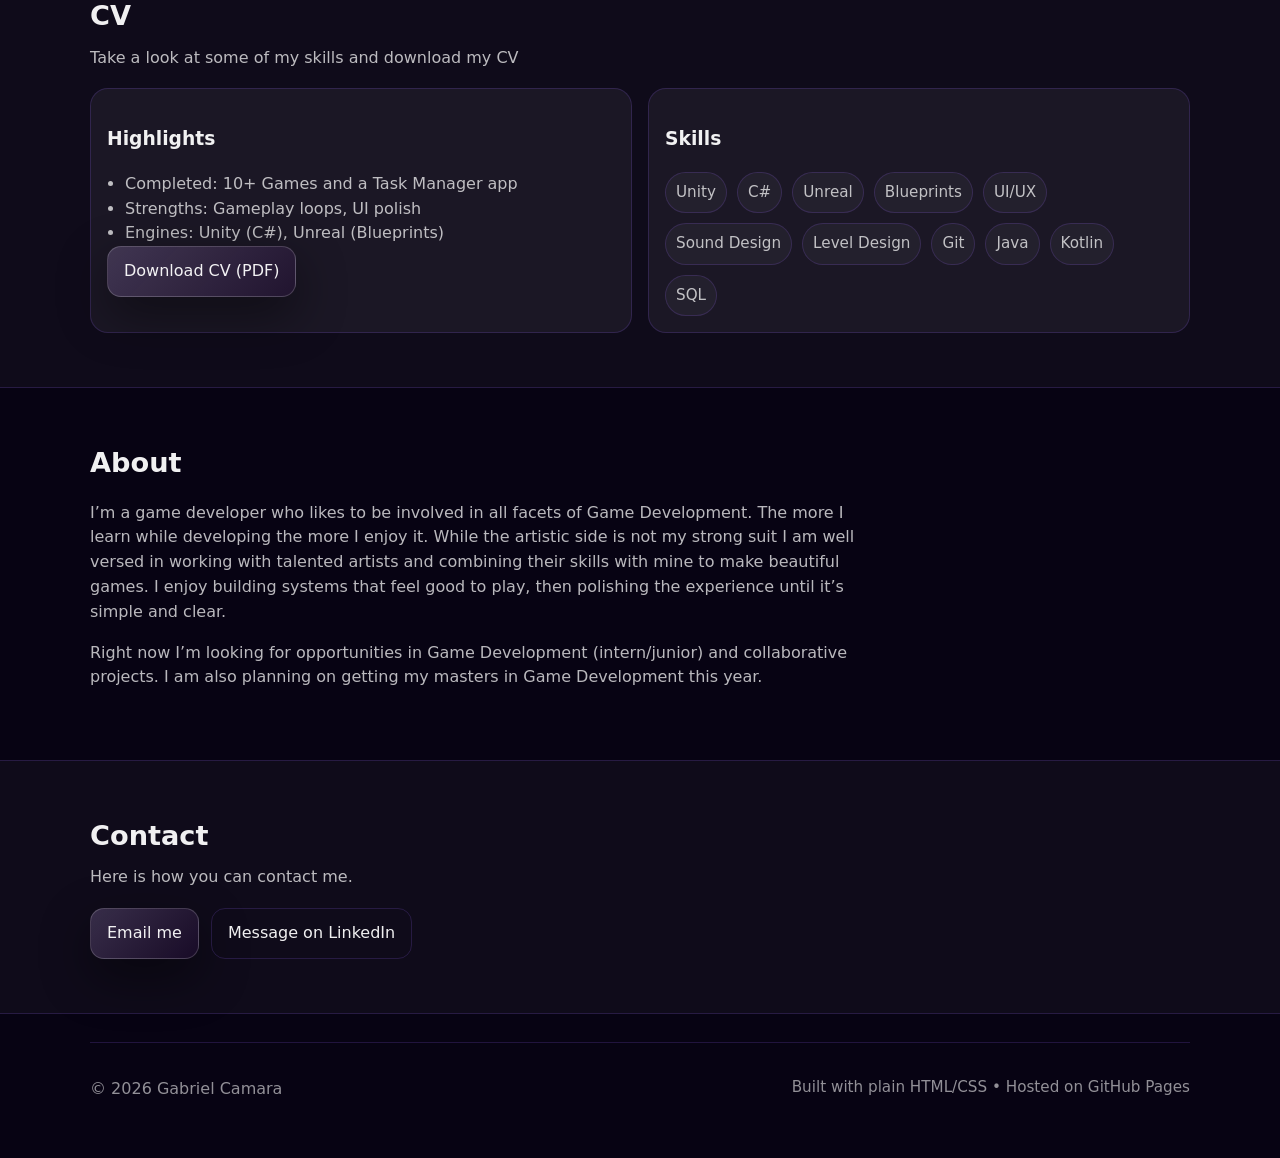
==== commit f4692c0d: "Uppercase my I's" ====
--- a/index.html
+++ b/index.html
@@ -90,7 +90,7 @@
                 <h3>Afraid of the Dark?</h3>
                 <p class="meta">Unreal Engine • C++ • PC/Controller</p>
                 <p>
-                  Afraid of the Dark? is a first person shooter horror game where you play as a soldier tasked with exploring locations haunted by Shadows and clearing the locations of them. While having night vision use your gun to shoot out the lights to keep the Shadows at bay, the Shadows spawn in the shadows created by light and therefore can only be destroyed by it use your flashlight to defeat them.
+                  Afraid of the Dark? is a first person shooter horror game where you play as a soldier tasked with exploring locations haunted by Shadows and clearing the locations of them. While having night vision, use your gun to shoot out the lights to keep the Shadows at bay, the Shadows spawn in the shadows created by light and therefore can only be destroyed by it use your flashlight to defeat them.
                 </p>
                 <ul class="bullets">
                   <li>Currently designing this game.</li>
@@ -196,8 +196,8 @@
 
           <div class="about">
             <p>
-              I’m a game developer who likes to be involved in all facets of Game Development. The more i learn while developing the more i enjoy it.
-              While the artistic side is not my strong suit i am well versed in working with talented artists and combining their skills with mine to make beautiful games.
+              I’m a game developer who likes to be involved in all facets of Game Development. The more I learn while developing the more I enjoy it.
+              While the artistic side is not my strong suit I am well versed in working with talented artists and combining their skills with mine to make beautiful games.
               I enjoy building systems that feel good to play, then polishing the experience until it’s simple and clear.
             </p>
             <p>
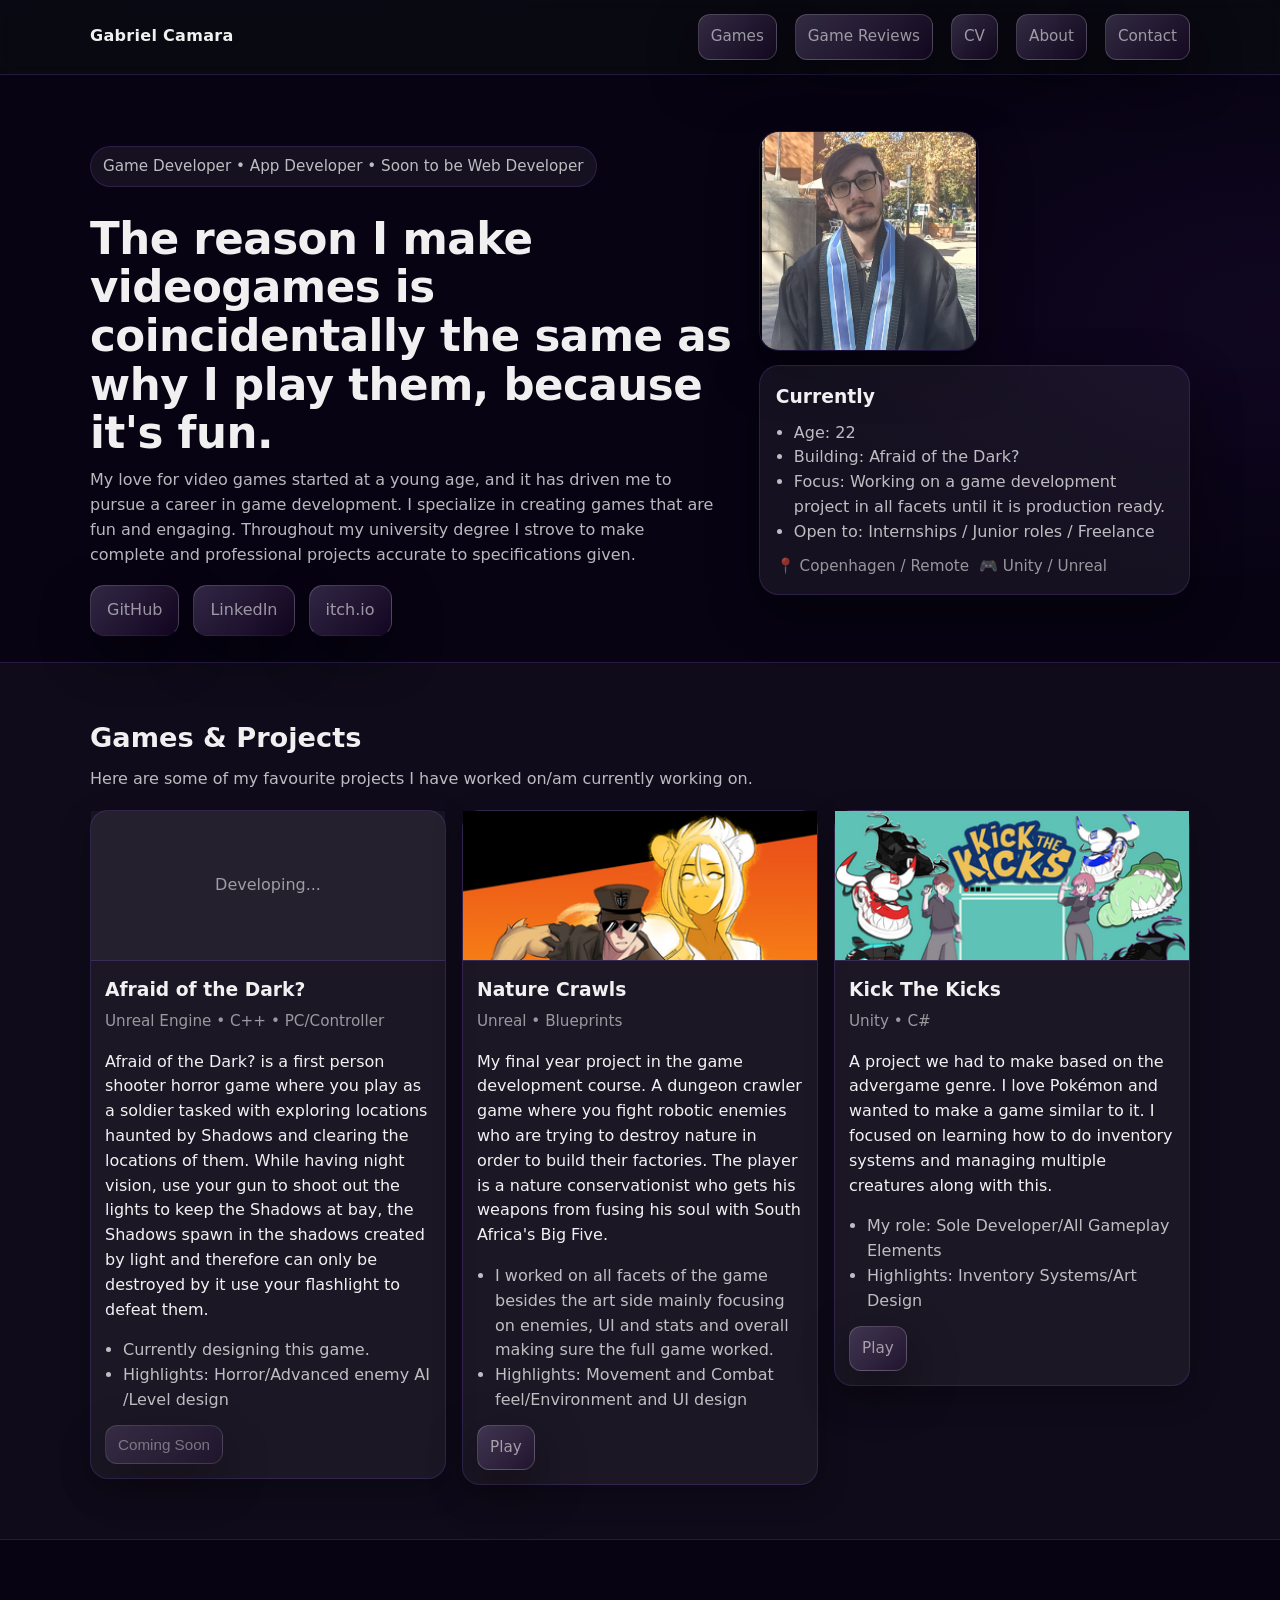
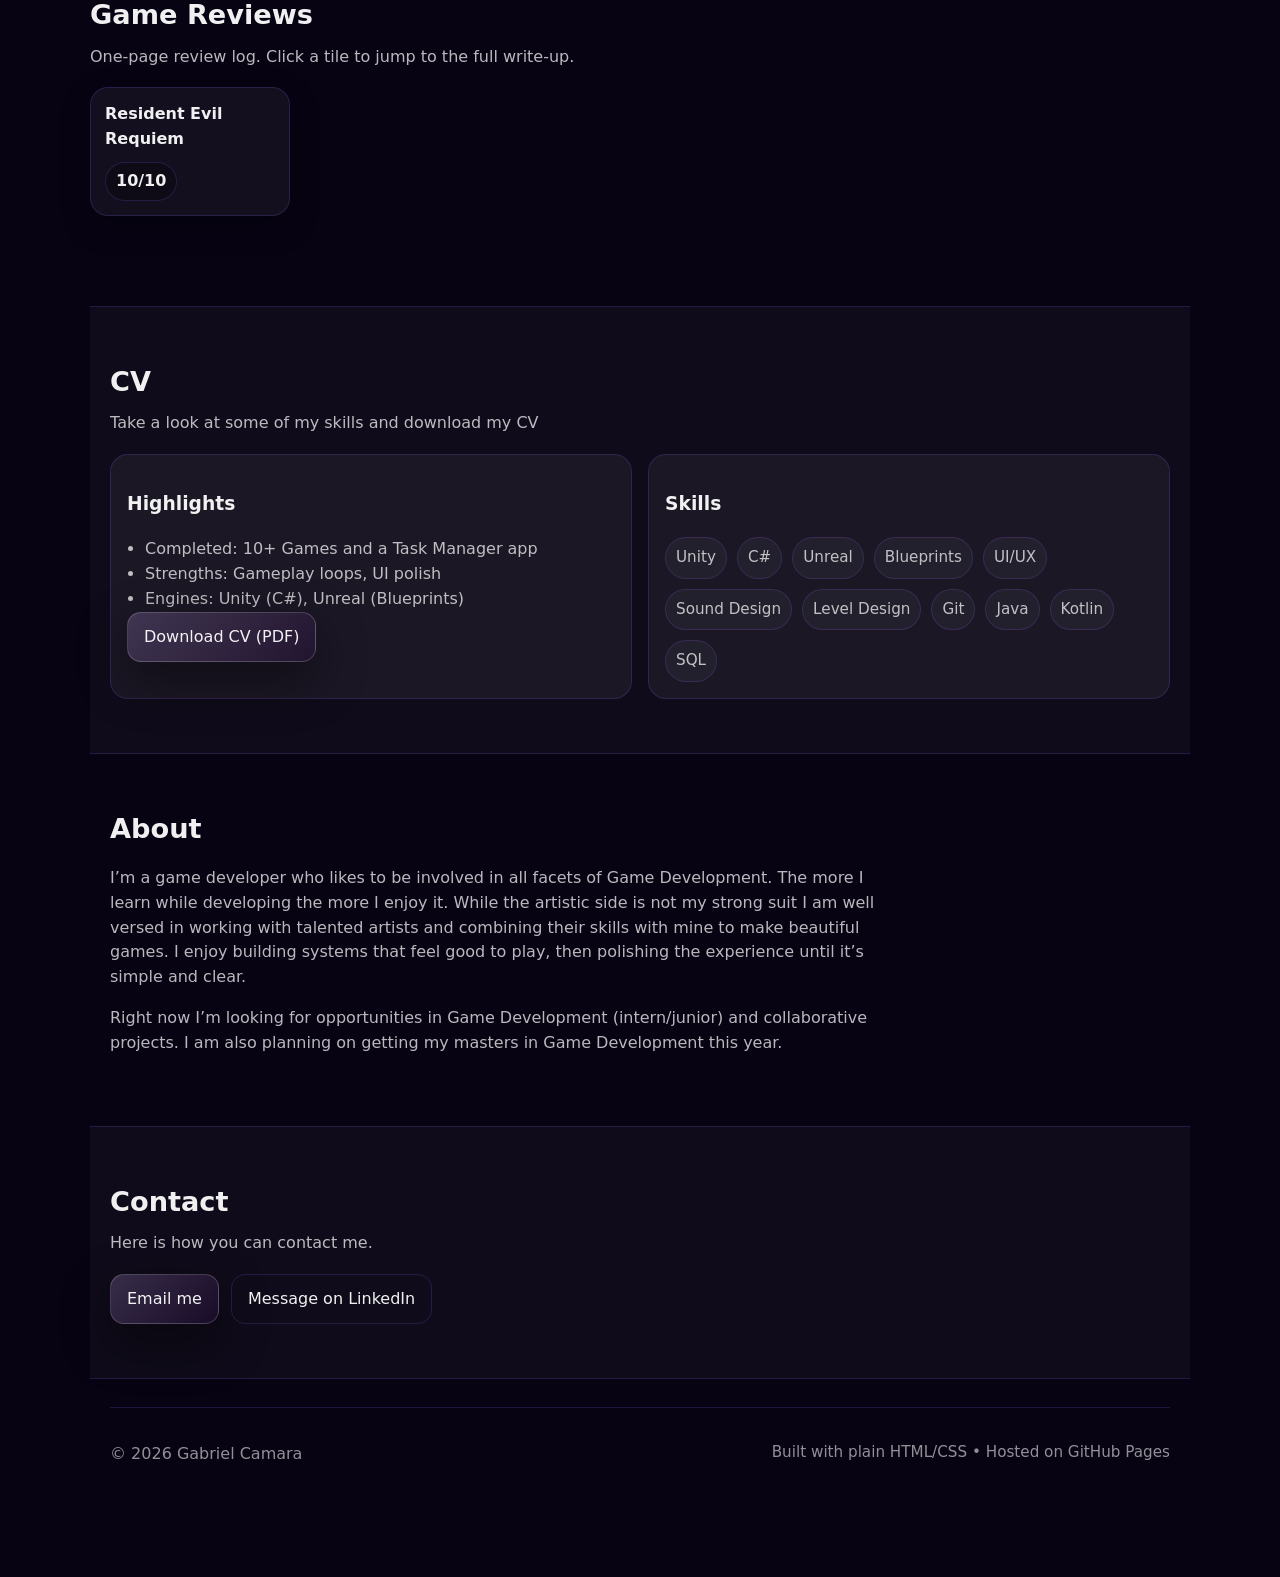
==== commit 7d852969: "Game Review System" ====
--- a/index.html
+++ b/index.html
@@ -15,6 +15,7 @@
 
         <nav class="nav">
           <a class="btn small" href="#projects">Games</a>
+          <a class="btn small" href="#reviews">Game Reviews</a>
           <a class="btn small" href="#cv">CV</a>
           <a class="btn small" href="#about">About</a>
           <a class="btn small" href="#contact">Contact</a>
@@ -154,7 +155,24 @@
           </div>
         </div>
       </section>
-
+      <section id="reviews" class="section">
+  <div class="container">
+    <div class="section-head">
+      <h2>Game Reviews</h2>
+      <p>One-page review log. Click a tile to jump to the full write-up.</p>
+    </div>
+
+    <!-- Review BUTTONS -->
+    <div class="review-tiles">
+  <a class="review-tile" href="reviews/resident-evil-requiem.html">
+    <div class="tile-title">Resident Evil Requiem</div>
+    <div class="tile-meta">
+      <span class="tile-score">10/10</span>
+    </div>
+  </a>
+
+  <!-- Add more tiles here later -->
+</div>
       <!-- CV -->
       <section id="cv" class="section alt">
         <div class="container">
--- a/styles.css
+++ b/styles.css
@@ -346,6 +346,58 @@
   padding-top: 18px;
 }
 
+/*Game Reviews*/
+.review-tiles{
+  display: grid;
+  grid-template-columns: repeat(auto-fit, minmax(240px, 1fr));
+  gap: 16px;
+  align-items: start; 
+  padding-bottom: 90px;
+}
+
+.review-tile{
+  display: inline-flex;          /* so it doesn't feel like a full bar */
+  flex-direction: column;
+  gap: 10px;
+  padding: 14px;
+  border-radius: 18px;
+  border: 1px solid var(--border);
+  background: rgba(255,255,255,0.05);
+  box-shadow: 0 10px 30px rgba(0,0,0,0.25);
+  width: 100%;                   /* each tile fills its grid cell */
+  max-width: 200px;              /* stops it from getting stupid-wide on huge screens */
+}
+.review-line{
+  display: block;
+  margin: 6px 0;
+  color: var(--muted);
+}
+.review-tile:hover{
+  transform: translateY(-2px);
+  transition: 160ms ease;
+}
+
+.tile-title{
+  font-weight: 700;
+}
+
+.tile-meta{
+  display: flex;
+  align-items: center;
+  justify-content: flex-start;   /* keep score close to title */
+  gap: 10px;
+  color: var(--muted);
+}
+
+.tile-score{
+  padding: 6px 10px;
+  border-radius: 999px;
+  border: 1px solid var(--border);
+  background: rgba(0,0,0,0.25);
+  color: var(--text);
+  font-weight: 700;
+}
+
 /* Responsive */
 @media (max-width: 920px){
   .hero-inner{ grid-template-columns: 1fr; }
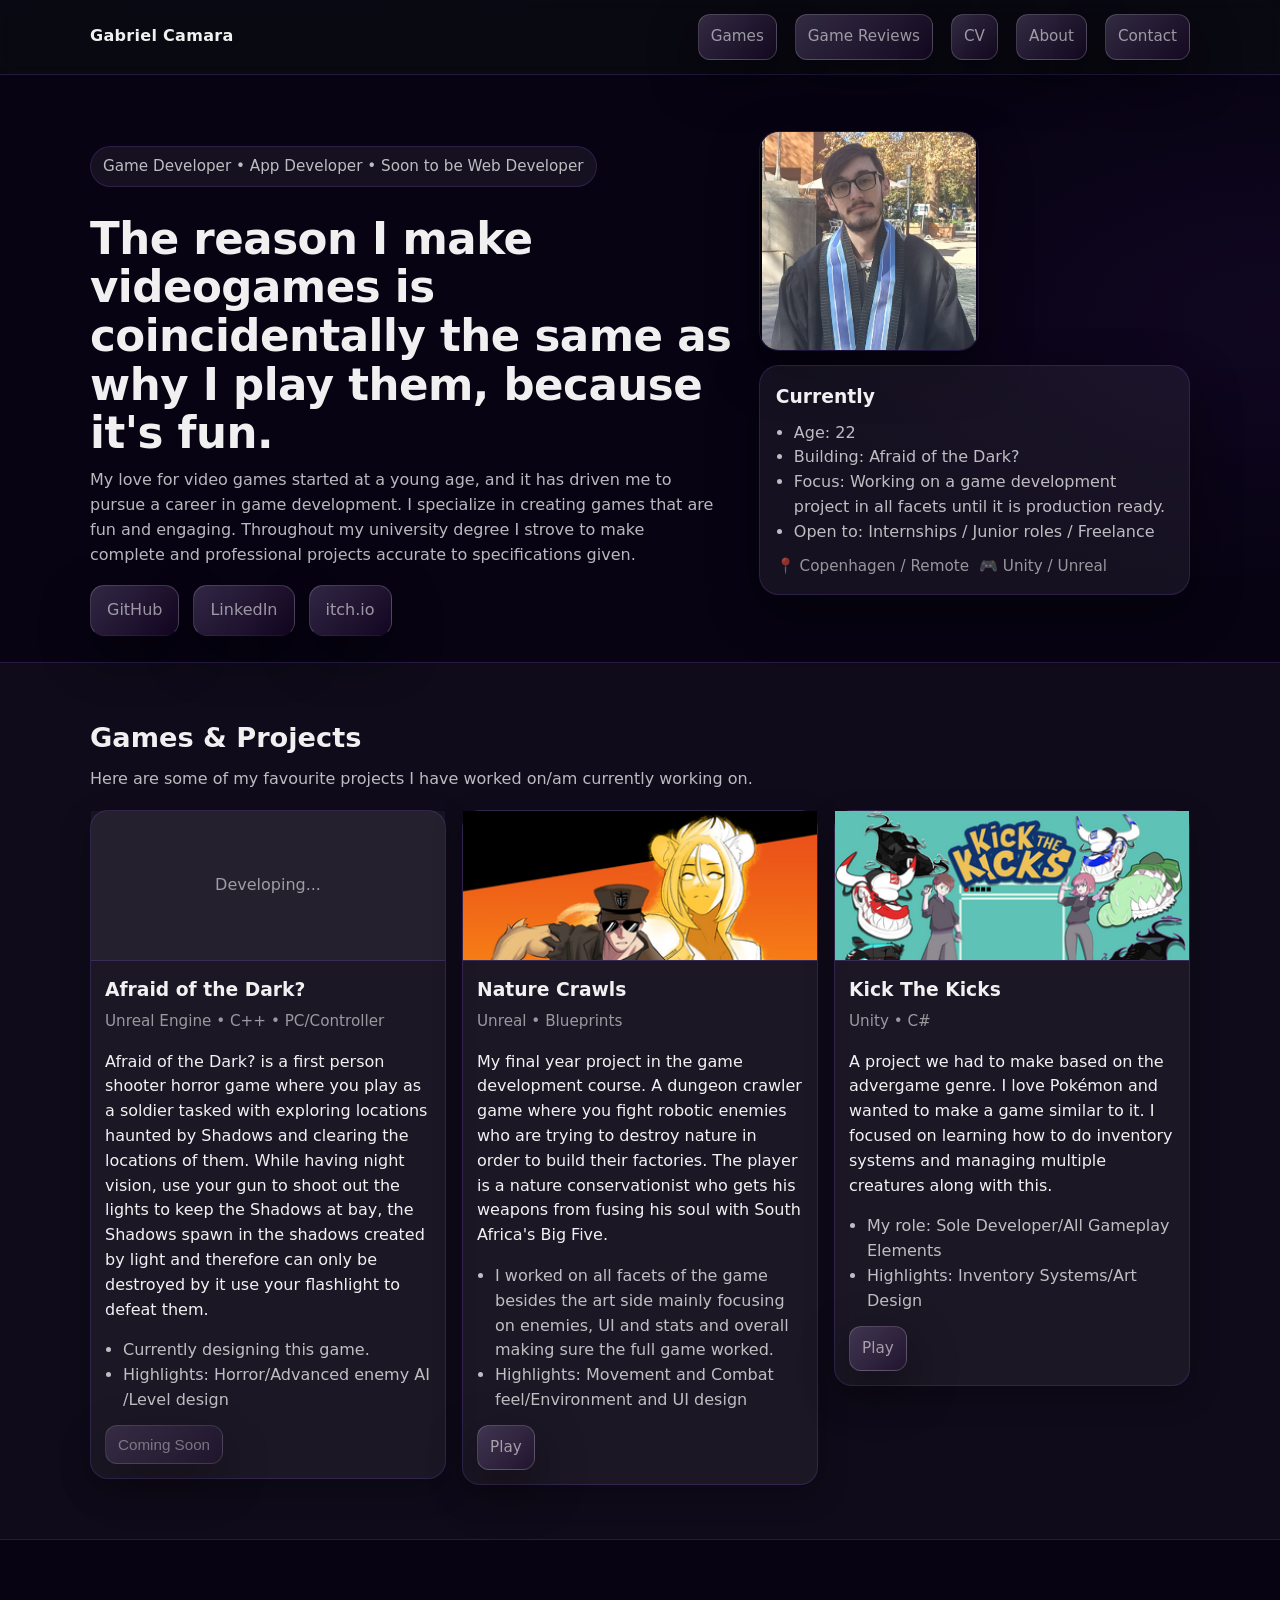
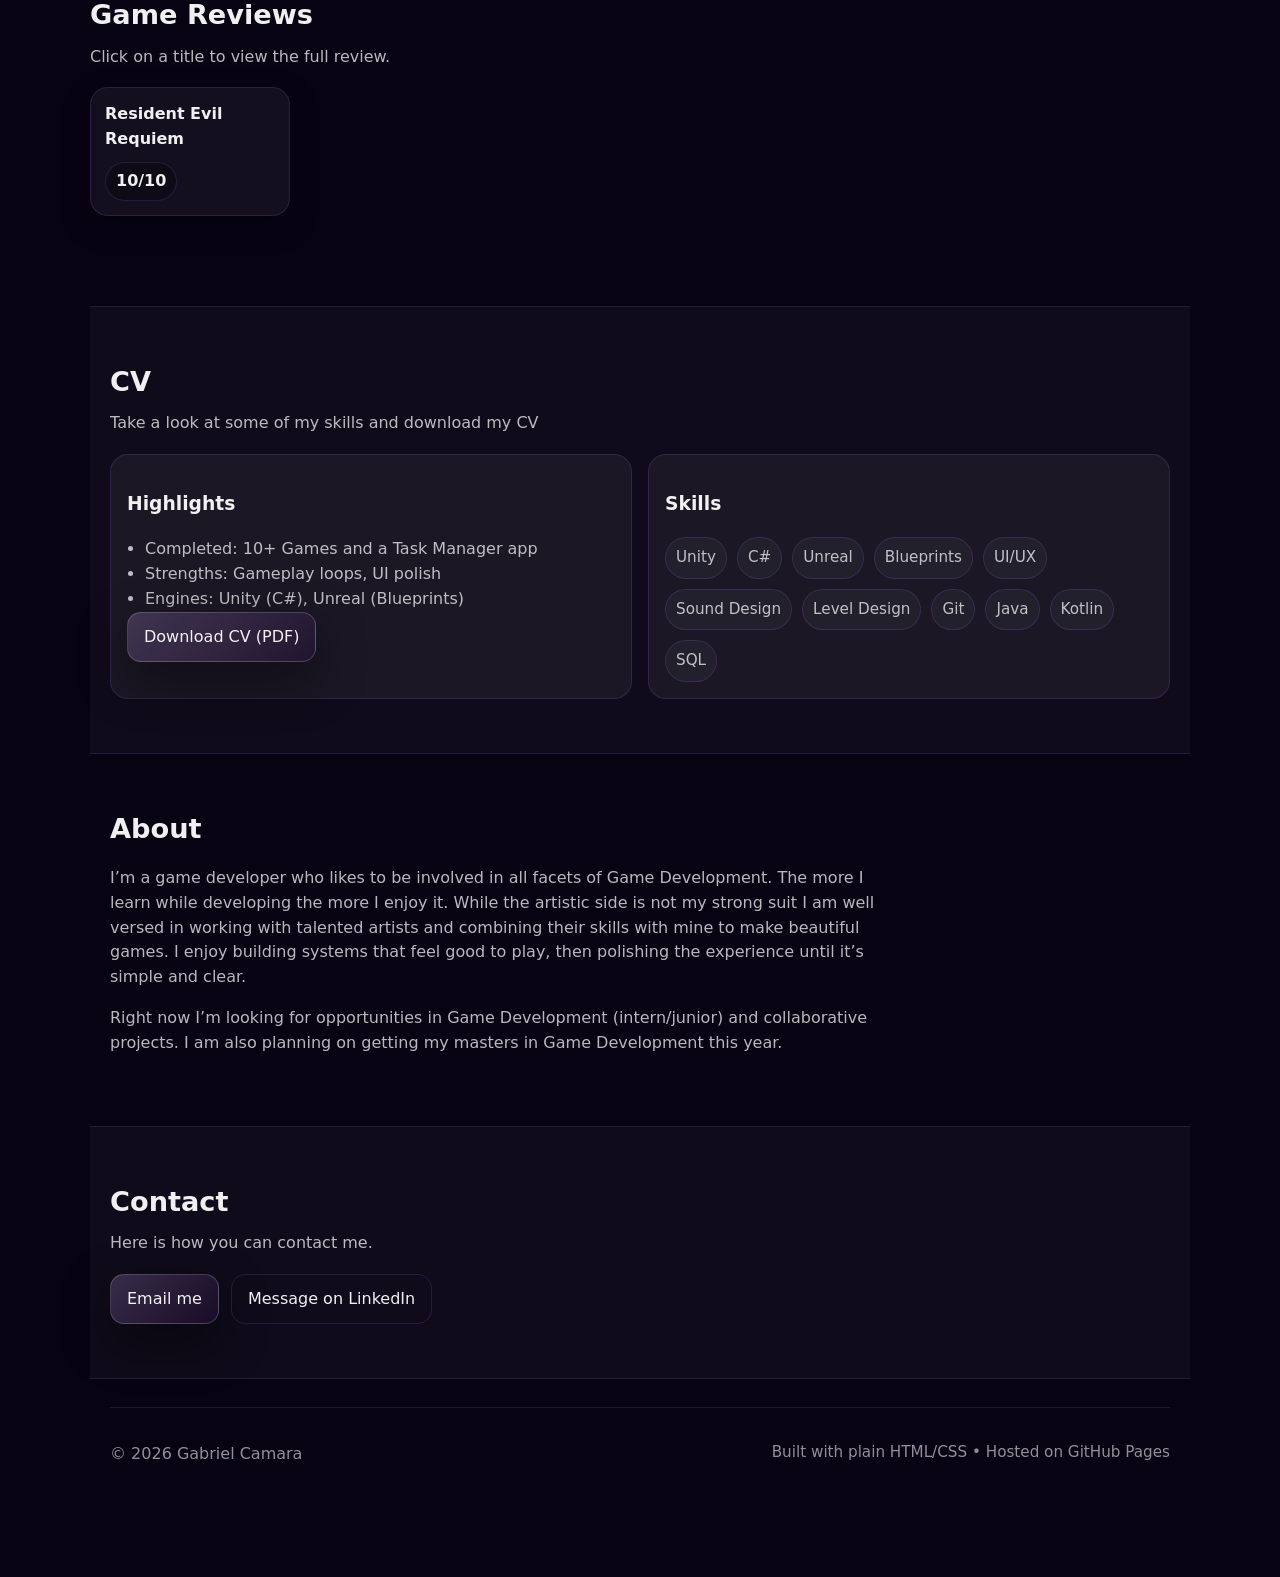
==== commit a2cf880f: "Update index.html" ====
--- a/index.html
+++ b/index.html
@@ -159,7 +159,7 @@
   <div class="container">
     <div class="section-head">
       <h2>Game Reviews</h2>
-      <p>One-page review log. Click a tile to jump to the full write-up.</p>
+      <p>Click on a title to view the full review.</p>
     </div>
 
     <!-- Review BUTTONS -->
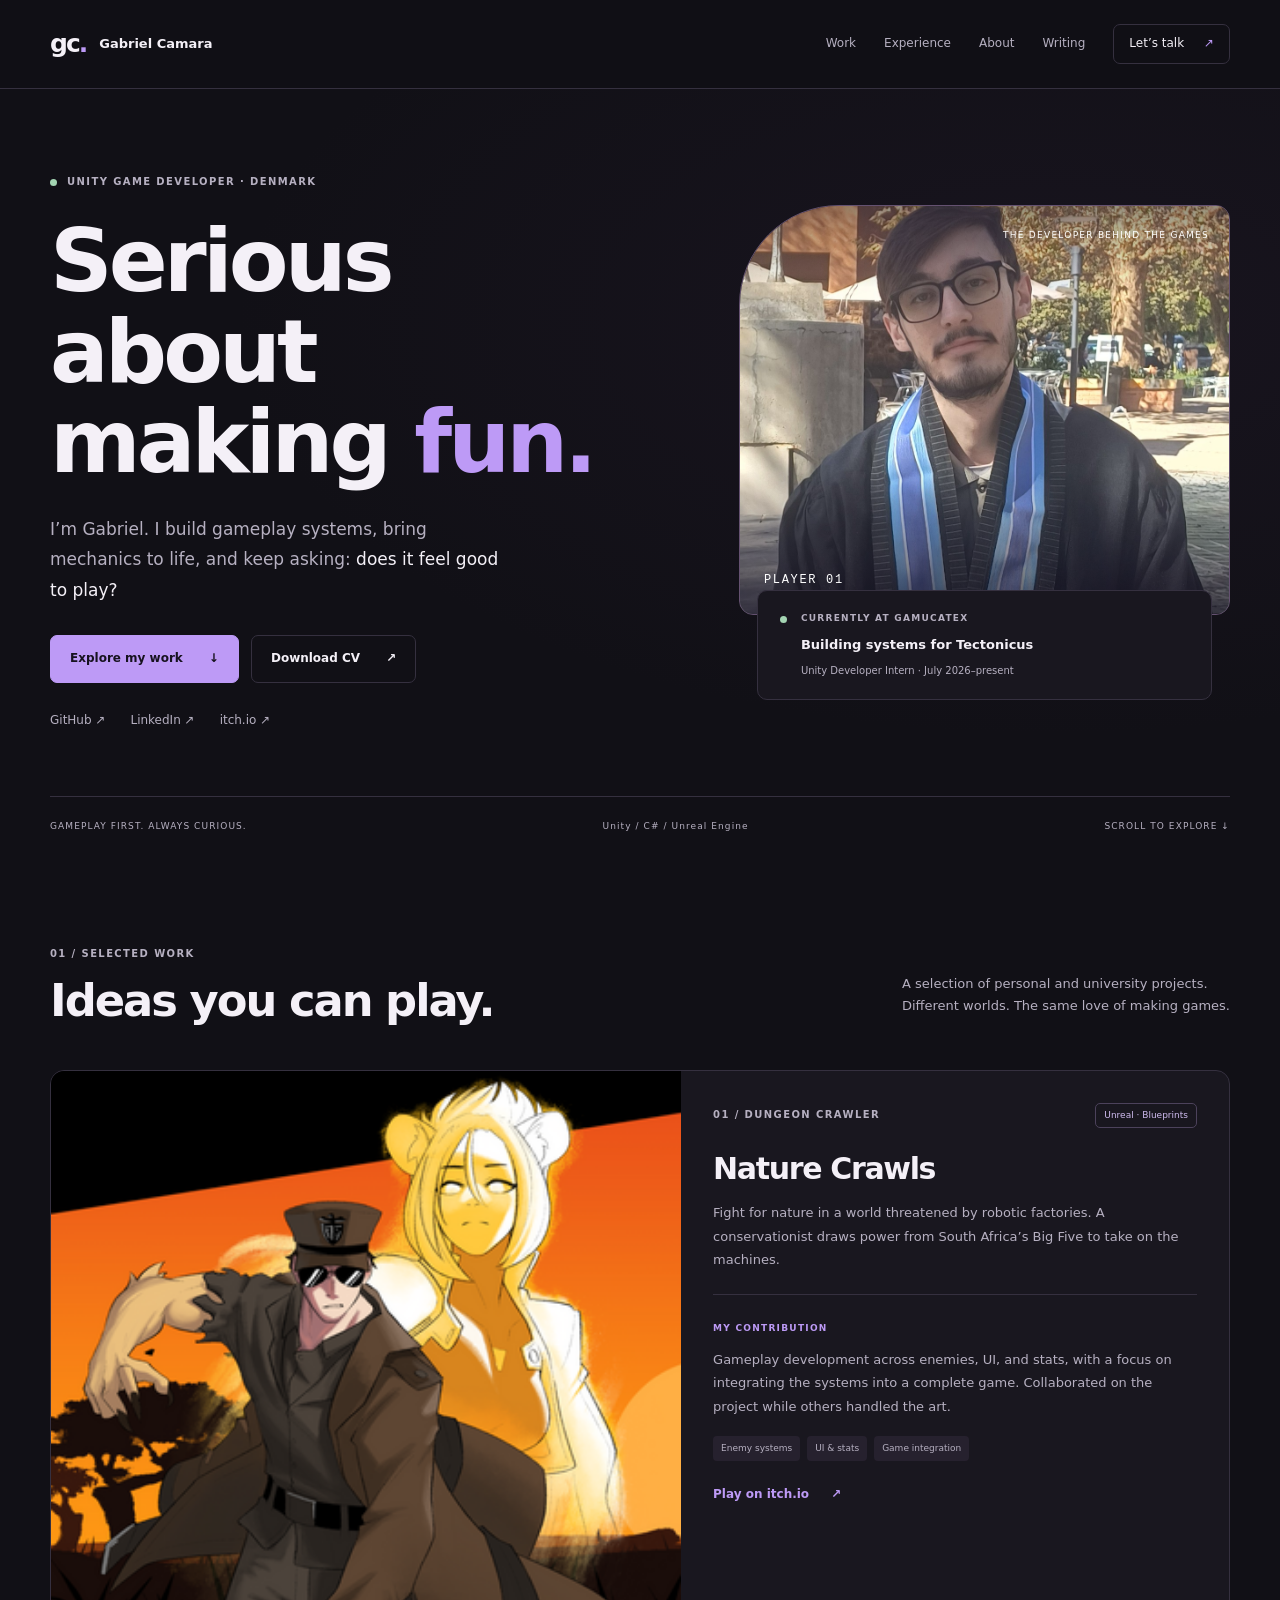
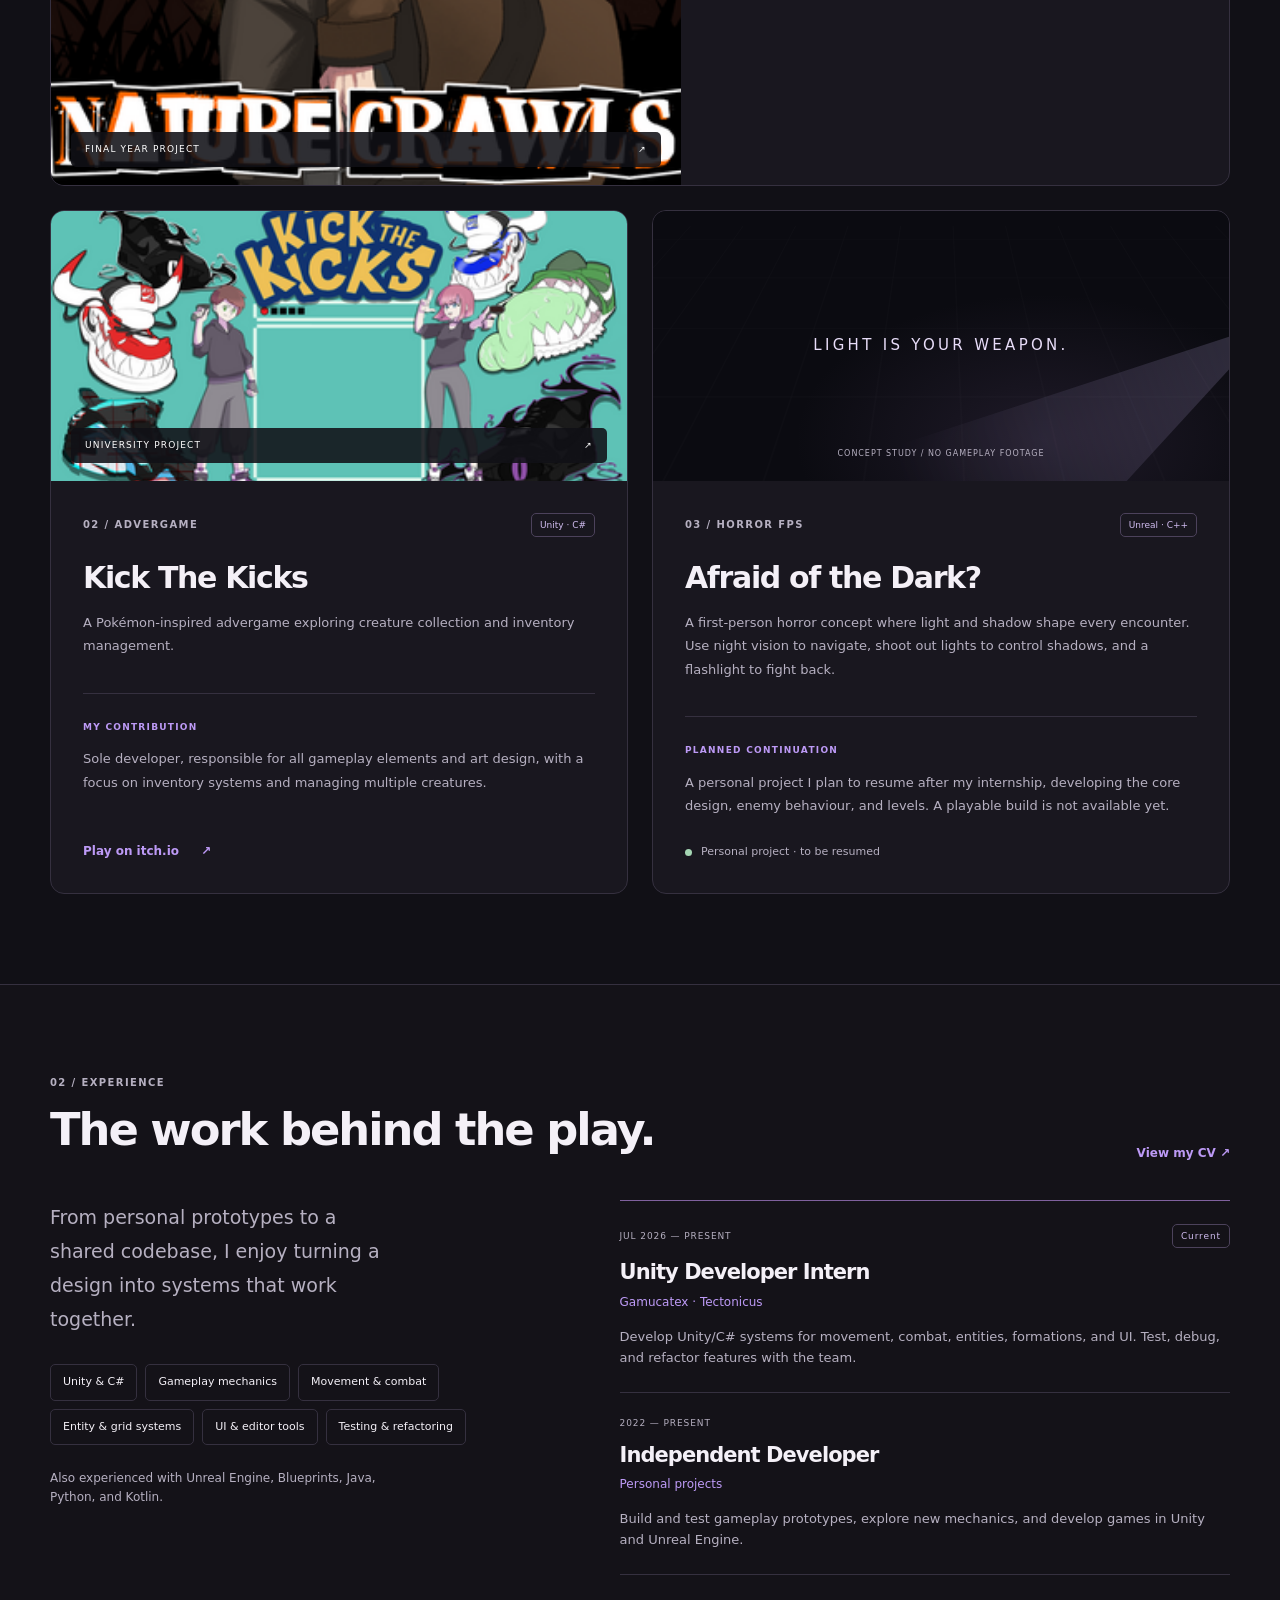
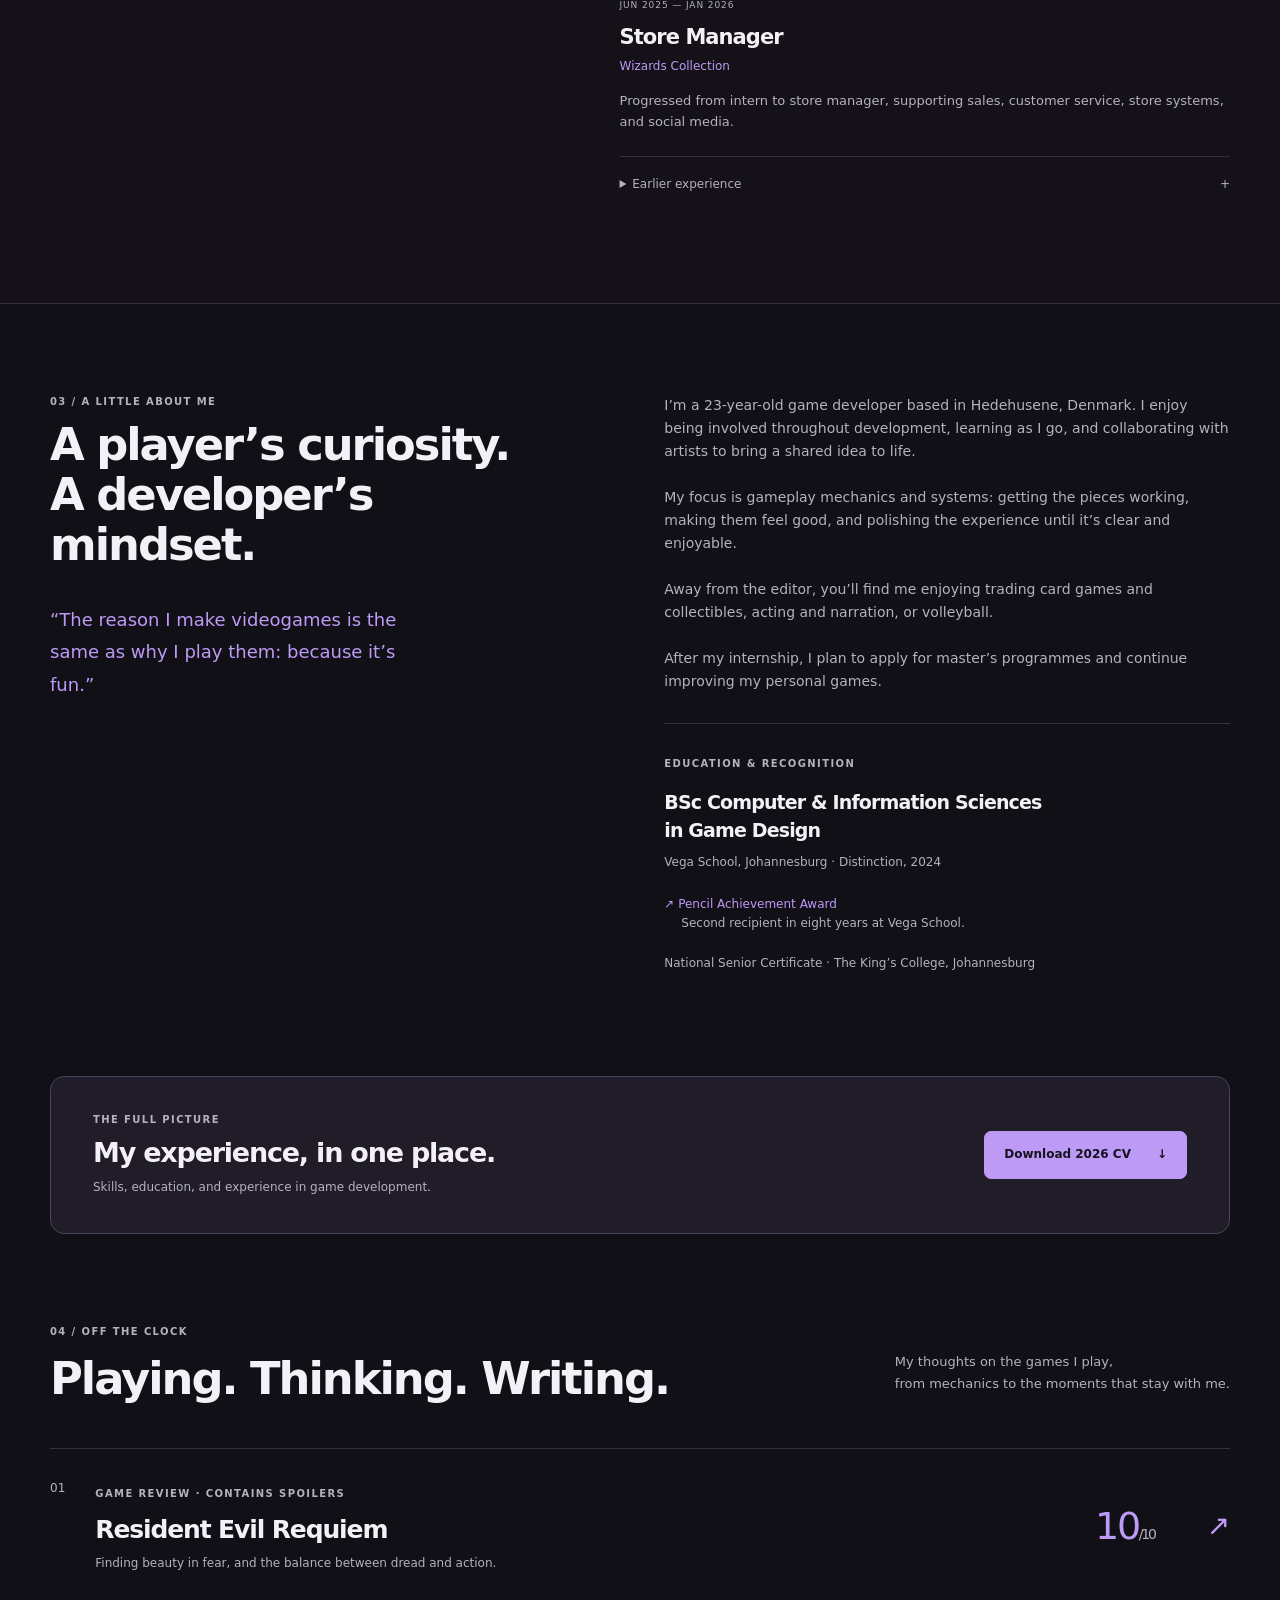
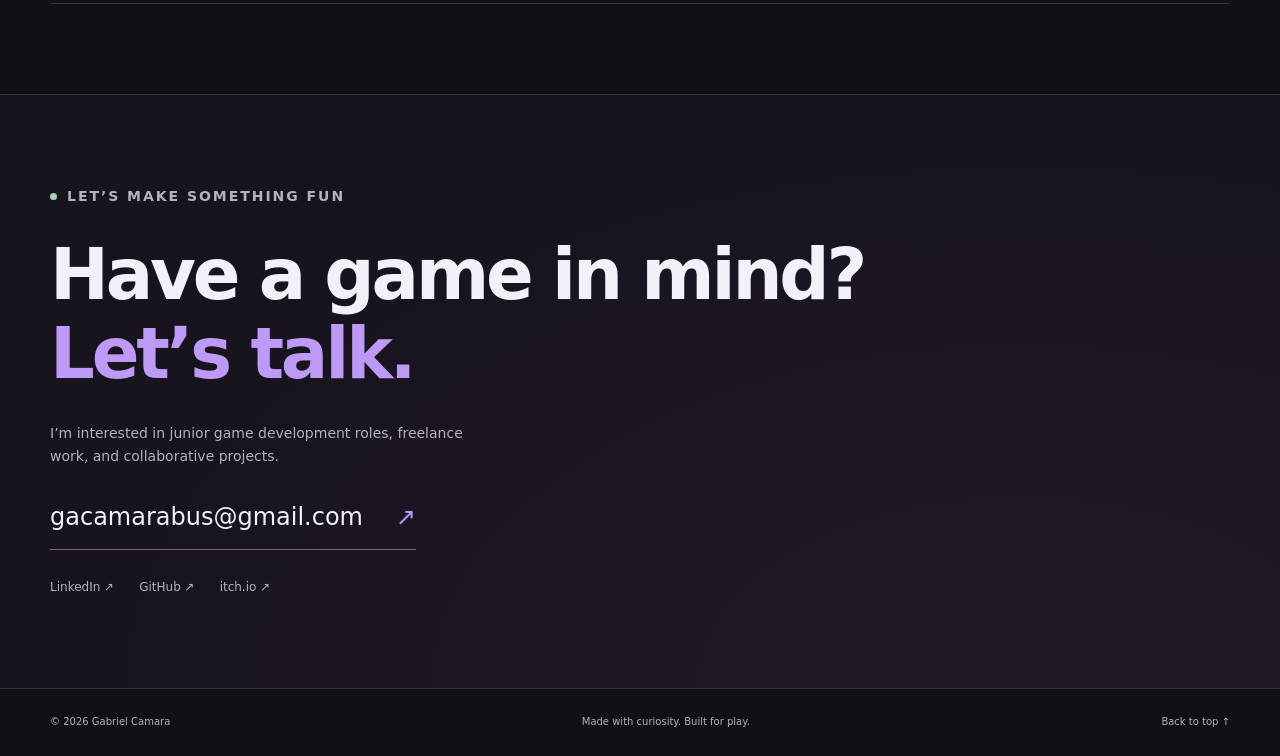
==== commit f259c17b: "Redesign portfolio and update game development experience and CV" ====
--- a/index.html
+++ b/index.html
@@ -1,333 +1,59 @@
 <!doctype html>
 <html lang="en">
-  <head>
-    <meta charset="UTF-8" />
-    <meta name="viewport" content="width=device-width, initial-scale=1" />
-    <title>Gabriel Camara — Portfolio</title>
-    <meta name="description" content="Portfolio and CV of Gabriel Camara." />
-    <link rel="stylesheet" href="styles.css" />
-  </head>
-
-  <body>
-    <header class="site-header">
-      <div class="container header-inner">
-        <a class="logo" href="#top">Gabriel Camara</a>
-
-        <nav class="nav">
-          <a class="btn small" href="#projects">Games</a>
-          <a class="btn small" href="#reviews">Game Reviews</a>
-          <a class="btn small" href="#cv">CV</a>
-          <a class="btn small" href="#about">About</a>
-          <a class="btn small" href="#contact">Contact</a>
-        </nav>
-      </div>
-    </header>
-
-    <!-- Intro Section -->
-    <main id="top">
-    <section class="hero">
+<head>
+  <meta charset="UTF-8">
+  <meta name="viewport" content="width=device-width, initial-scale=1">
+  <meta name="theme-color" content="#111016">
+  <title>Gabriel Camara | Unity Game Developer</title>
+  <meta name="description" content="Gabriel Camara is a Unity game developer based in Denmark. Explore gameplay systems, Unity and Unreal projects, experience, and his 2026 CV.">
+  <meta property="og:title" content="Gabriel Camara | Unity Game Developer">
+  <meta property="og:description" content="Gameplay systems, playful ideas, and the work behind them. Explore my games and download my CV.">
+  <meta property="og:type" content="website">
+  <meta property="og:url" content="https://tr1n1tyangel.github.io/">
+  <meta property="og:image" content="https://tr1n1tyangel.github.io/images/nature-crawls.png">
+  <link rel="canonical" href="https://tr1n1tyangel.github.io/">
+  <link rel="icon" href="favicon.svg" type="image/svg+xml">
+  <link rel="stylesheet" href="styles.css">
+</head>
+<body>
+<a class="skip-link" href="#main">Skip to content</a>
+<header class="site-header">
+  <div class="container header-inner">
+    <a class="logo" href="#top" aria-label="Gabriel Camara home"><span class="logo-mark">gc<span>.</span></span><span>Gabriel Camara</span></a>
+    <nav class="nav" aria-label="Main navigation"><a href="#projects">Work</a><a href="#experience">Experience</a><a href="#about">About</a><a href="#reviews">Writing</a><a class="nav-contact" href="#contact">Let’s talk <span aria-hidden="true">↗</span></a></nav>
+  </div>
+</header>
+<main id="main">
+<section class="hero" id="top">
   <div class="container hero-inner">
     <div class="hero-copy">
-      <p class="pill">Game Developer • App Developer • Soon to be Web Developer</p>
-
-      <h1>
-        The reason I make videogames is coincidentally the same as why I play them, because it's fun.
-      </h1>
-
-      <p class="sub">
-        My love for video games started at a young age, and it has driven me to pursue a career in game development.
-        I specialize in creating games that are fun and engaging.
-        Throughout my university degree I strove to make complete and professional projects accurate to specifications given.
-      </p>
-
-      <div class="social">
-        <a class="btn" href="https://github.com/Tr1n1tyAngel/" target="_blank" rel="noreferrer">GitHub</a>
-        <a class="btn" href="https://www.linkedin.com/in/gabriel-camara-973a16232/" target="_blank" rel="noreferrer">LinkedIn</a>
-        <a class="btn" href="https://tr1n1tyangel.itch.io/" target="_blank" rel="noreferrer">itch.io</a>
-      </div>
+      <p class="eyebrow"><span class="status-dot"></span> UNITY GAME DEVELOPER · DENMARK</p>
+      <h1>Serious about<br>making <em>fun.</em></h1>
+      <p class="hero-intro">I’m Gabriel. I build gameplay systems, bring mechanics to life, and keep asking: <span>does it feel good to play?</span></p>
+      <div class="actions"><a class="btn primary" href="#projects">Explore my work <span aria-hidden="true">↓</span></a><a class="btn" href="CV/Gabriel%20Camara%20CV%202026%20-%20Game%20Development.pdf" download>Download CV <span aria-hidden="true">↗</span></a></div>
+      <div class="social"><a href="https://github.com/Tr1n1tyAngel/" target="_blank" rel="noopener noreferrer">GitHub ↗</a><a href="https://www.linkedin.com/in/gabriel-camara-973a16232/" target="_blank" rel="noopener noreferrer">LinkedIn ↗</a><a href="https://tr1n1tyangel.itch.io/" target="_blank" rel="noopener noreferrer">itch.io ↗</a></div>
     </div>
-
-    <div class="hero-side">
-      <div class="hero-card-image">
-        <img src="images/profile.jpg" alt="Gabriel Camara Portrait">
-      </div>
-
-      <div class="hero-card">
-        <div class="hero-card-body">
-          <h3>Currently</h3>
-          <ul>
-            <li>Age: 22</li>
-            <li>Building: Afraid of the Dark?</li>
-            <li>Focus: Working on a game development project in all facets until it is production ready.</li>
-            <li>Open to: Internships / Junior roles / Freelance</li>
-          </ul>
-
-          <div class="mini">
-            <span>📍 Copenhagen / Remote</span>
-            <span>🎮 Unity / Unreal</span>
-          </div>
-        </div>
-      </div>
+    <div class="hero-side"><div class="portrait-frame"><span class="portrait-label">THE DEVELOPER BEHIND THE GAMES</span><img src="images/profile.jpg" alt="Gabriel Camara at his graduation" fetchpriority="high"><span class="portrait-index" aria-hidden="true">PLAYER 01</span></div><div class="now-card"><span class="status-dot"></span><div><p class="eyebrow">CURRENTLY AT GAMUCATEX</p><strong>Building systems for Tectonicus</strong><p>Unity Developer Intern · July 2026–present</p></div></div></div>
+  </div>
+  <div class="container hero-bottom"><span>GAMEPLAY FIRST. ALWAYS CURIOUS.</span><span>Unity / C# / Unreal Engine</span><a href="#projects">SCROLL TO EXPLORE ↓</a></div>
+</section>
+<section id="projects" class="section">
+  <div class="container">
+    <div class="section-head"><div><p class="eyebrow">01 / SELECTED WORK</p><h2>Ideas you can play.</h2></div><p>A selection of personal and university projects.<br>Different worlds. The same love of making games.</p></div>
+    <article class="project featured"><a class="project-image" href="https://tr1n1tyangel.itch.io/nature-crawls" target="_blank" rel="noopener noreferrer" aria-label="Play Nature Crawls on itch.io"><img src="images/nature-crawls.png" alt="Nature Crawls game artwork" loading="lazy"><span class="image-caption">FINAL YEAR PROJECT <span aria-hidden="true">↗</span></span></a><div class="project-copy"><div class="project-top"><span class="eyebrow">01 / DUNGEON CRAWLER</span><span class="tag">Unreal · Blueprints</span></div><h3>Nature Crawls</h3><p>Fight for nature in a world threatened by robotic factories. A conservationist draws power from South Africa’s Big Five to take on the machines.</p><div class="contribution"><span class="eyebrow">MY CONTRIBUTION</span><p>Gameplay development across enemies, UI, and stats, with a focus on integrating the systems into a complete game. Collaborated on the project while others handled the art.</p></div><div class="tags"><span>Enemy systems</span><span>UI & stats</span><span>Game integration</span></div><a class="text-link" href="https://tr1n1tyangel.itch.io/nature-crawls" target="_blank" rel="noopener noreferrer">Play on itch.io <span aria-hidden="true">↗</span></a></div></article>
+    <div class="project-grid">
+      <article class="project compact"><a class="project-image" href="https://tr1n1tyangel.itch.io/kickthekicks" target="_blank" rel="noopener noreferrer" aria-label="Play Kick The Kicks on itch.io"><img src="images/kick-the-kicks.png" alt="Kick The Kicks game artwork" loading="lazy"><span class="image-caption">UNIVERSITY PROJECT <span aria-hidden="true">↗</span></span></a><div class="project-copy"><div class="project-top"><span class="eyebrow">02 / ADVERGAME</span><span class="tag">Unity · C#</span></div><h3>Kick The Kicks</h3><p>A Pokémon-inspired advergame exploring creature collection and inventory management.</p><div class="contribution"><span class="eyebrow">MY CONTRIBUTION</span><p>Sole developer, responsible for all gameplay elements and art design, with a focus on inventory systems and managing multiple creatures.</p></div><a class="text-link" href="https://tr1n1tyangel.itch.io/kickthekicks" target="_blank" rel="noopener noreferrer">Play on itch.io <span aria-hidden="true">↗</span></a></div></article>
+      <article class="project compact"><div class="concept-art" role="img" aria-label="Abstract light beam illustrating the horror game's light and shadow concept"><span class="concept-label">LIGHT IS YOUR WEAPON.</span><div class="beam"></div><span class="concept-caption">CONCEPT STUDY / NO GAMEPLAY FOOTAGE</span></div><div class="project-copy"><div class="project-top"><span class="eyebrow">03 / HORROR FPS</span><span class="tag">Unreal · C++</span></div><h3>Afraid of the Dark?</h3><p>A first-person horror concept where light and shadow shape every encounter. Use night vision to navigate, shoot out lights to control shadows, and a flashlight to fight back.</p><div class="contribution"><span class="eyebrow">PLANNED CONTINUATION</span><p>A personal project I plan to resume after my internship, developing the core design, enemy behaviour, and levels. A playable build is not available yet.</p></div><span class="development-note"><span class="status-dot"></span> Personal project · to be resumed</span></div></article>
     </div>
   </div>
 </section>
-
-      <!-- PROJECTS -->
-      <section id="projects" class="section alt">
-        <div class="container">
-          <div class="section-head">
-            <h2>Games & Projects</h2>
-            <p>Here are some of my favourite projects I have worked on/am currently working on.</p>
-          </div>
-
-          <div class="grid">
-            <!-- CARD 1 -->
-            <article class="card">
-              <div class="thumb">
-                <!-- Replace with an image later: <img src="images/game1.jpg" alt="Game screenshot"> -->
-                <span>Developing...</span>
-              </div>
-              <div class="card-body">
-                <h3>Afraid of the Dark?</h3>
-                <p class="meta">Unreal Engine • C++ • PC/Controller</p>
-                <p>
-                  Afraid of the Dark? is a first person shooter horror game where you play as a soldier tasked with exploring locations haunted by Shadows and clearing the locations of them. While having night vision, use your gun to shoot out the lights to keep the Shadows at bay, the Shadows spawn in the shadows created by light and therefore can only be destroyed by it use your flashlight to defeat them.
-                </p>
-                <ul class="bullets">
-                  <li>Currently designing this game.</li>
-                  <li>Highlights: Horror/Advanced enemy AI /Level design</li>
-                </ul>
-                <div class="card-actions">
-                  <button class="btn small" disabled>Coming Soon</button>
-                </div>
-              </div>
-            </article>
-
-            <!-- CARD 2 -->
-            <article class="card">
-              <div class="thumb thumb--nature">
-                <div class="thumb-link">
-                  <img src="images/nature-crawls.png" alt="Nature Crawls screenshot" loading="lazy">
-                </div>
-                <div class="thumb-popup">
-                  <img src="images/nature-crawls.png" alt="Nature Crawls — full image">
-                </div>
-              </div>
-              <div class="card-body">
-                <h3>Nature Crawls</h3>
-                <p class="meta">Unreal • Blueprints</p>
-                <p>My final year project in the game development course. A dungeon crawler game where you fight robotic enemies who are trying to destroy nature in order to build their factories. The player is a nature conservationist who gets his weapons from fusing his soul with South Africa's Big Five.</p>
-                <ul class="bullets">
-                  <li>I worked on all facets of the game besides the art side mainly focusing on enemies, UI and stats and overall making sure the full game worked.</li>
-                  <li>Highlights: Movement and Combat feel/Environment and UI design</li>
-                </ul>
-                <div class="card-actions">
-                  <a class="btn small" href="https://tr1n1tyangel.itch.io/nature-crawls" target="_blank" rel="noreferrer">Play</a>
-                  
-                </div>
-              </div>
-            </article>
-
-            <!-- CARD 3 -->
-            <article class="card">
-              <div class="thumb thumb--kick">
-                <div class="thumb-link">
-                  <img src="images/kick-the-kicks.png" alt="Kick The Kicks screenshot" loading="lazy">
-                </div>
-                <div class="thumb-popup">
-                  <img src="images/kick-the-kicks.png" alt="Kick The Kicks — full image">
-                </div>
-              </div>
-              <div class="card-body">
-                <h3>Kick The Kicks</h3>
-                <p class="meta">Unity • C#</p>
-                <p>A project we had to make based on the advergame genre. I love Pokémon and wanted to make a game similar to it. I focused on learning how to do inventory systems and managing multiple creatures along with this.</p>
-                <ul class="bullets">
-                  <li>My role: Sole Developer/All Gameplay Elements</li>
-                  <li>Highlights: Inventory Systems/Art Design</li>
-                </ul>
-                <div class="card-actions">
-                  <a class="btn small" href="https://tr1n1tyangel.itch.io/kickthekicks" target="_blank" rel="noreferrer">Play</a>
-                  
-                </div>
-              </div>
-            </article>
-          </div>
-        </div>
-      </section>
-      <section id="reviews" class="section">
-  <div class="container">
-    <div class="section-head">
-      <h2>Game Reviews</h2>
-      <p>Click on a title to view the full review.</p>
-    </div>
-
-    <!-- Review BUTTONS -->
-    <div class="review-tiles">
-  <a class="review-tile" href="reviews/resident-evil-requiem.html">
-    <div class="tile-title">Resident Evil Requiem</div>
-    <div class="tile-meta">
-      <span class="tile-score">10/10</span>
-    </div>
-  </a>
-
-  <!-- Add more tiles here later -->
-</div>
-      <!-- CV -->
-      <section id="cv" class="section alt">
-        <div class="container">
-          <div class="section-head">
-            <h2>CV</h2>
-            <p>Take a look at some of my skills and download my CV</p>
-          </div>
-
-          <div class="cv-grid">
-            <div class="panel">
-              <h3>Highlights</h3>
-              <ul class="bullets">
-                <li>Completed: 10+ Games and a Task Manager app</li>
-                <li>Strengths: Gameplay loops, UI polish</li>
-                <li>Engines: Unity (C#), Unreal (Blueprints)</li>
-              </ul>
-              <!-- Replace href with your real PDF -->
-              <a class="btn" href="CV/Gabriel Camara CV 2026.pdf" download>Download CV (PDF)</a>
-            </div>
-
-            <div class="panel">
-              <h3>Skills</h3>
-              <div class="tags">
-                <span>Unity</span><span>C#</span><span>Unreal</span><span>Blueprints</span>
-                <span>UI/UX</span><span>Sound Design</span><span>Level Design</span>
-                <span>Git</span><span>Java</span><span>Kotlin</span><span>SQL</span>
-              </div>
-            </div>
-          </div>
-        </div>
-      </section>
-
-      <!-- ABOUT -->
-      <section id="about" class="section">
-        <div class="container">
-          <div class="section-head">
-            <h2>About</h2>
-          </div>
-
-          <div class="about">
-            <p>
-              I’m a game developer who likes to be involved in all facets of Game Development. The more I learn while developing the more I enjoy it.
-              While the artistic side is not my strong suit I am well versed in working with talented artists and combining their skills with mine to make beautiful games.
-              I enjoy building systems that feel good to play, then polishing the experience until it’s simple and clear.
-            </p>
-            <p>
-              Right now I’m looking for opportunities in Game Development (intern/junior) and collaborative projects. I am also planning on getting my masters in Game Development this year.
-            </p>
-          </div>
-        </div>
-      </section>
-
-      <!-- CONTACT -->
-      <section id="contact" class="section alt">
-        <div class="container">
-          <div class="section-head">
-            <h2>Contact</h2>
-            <p>Here is how you can contact me.</p>
-          </div>
-
-          <div class="contact">
-            <a class="btn" href="https://mail.google.com/mail/?view=cm&fs=1&to=gacamarabus@gmail.com" target="_blank" rel="noopener noreferrer">Email me</a>
-            <a class="btn ghost" href="https://www.linkedin.com/in/gabriel-camara-973a16232/" target="_blank" rel="noreferrer">
-              Message on LinkedIn
-            </a>
-          </div>
-        </div>
-      </section>
-
-      <footer class="footer">
-        <div class="container footer-inner">
-          <p>© <span id="year"></span> Gabriel Camara</p>
-          <p class="small">Built with plain HTML/CSS • Hosted on GitHub Pages</p>
-        </div>
-      </footer>
-    </main>
-
-    <script>
-      document.getElementById("year").textContent = new Date().getFullYear();
-    </script>
-    <script>
-      (function(){
-        // Floating thumbnail previews: move .thumb-popup to body and position fixed
-        if (window.matchMedia && window.matchMedia('(max-width: 920px)').matches) return;
-        document.addEventListener('DOMContentLoaded', function(){
-          const thumbs = document.querySelectorAll('.thumb');
-          let active = null;
-
-          function updatePosition(thumb, popup){
-            if (!thumb || !popup) return;
-            const rect = thumb.getBoundingClientRect();
-
-            // ensure visible for measurement
-            popup.style.display = 'block';
-            popup.style.position = 'fixed';
-            popup.style.pointerEvents = 'none';
-            popup.style.maxWidth = Math.min(420, window.innerWidth - 24) + 'px';
-
-            // Measure popup after applying max width
-            popup.style.left = '0px';
-            popup.style.top = '0px';
-            const pRect = popup.getBoundingClientRect();
-            const popupW = Math.min(pRect.width, Math.min(420, window.innerWidth - 24));
-            let left = rect.left + rect.width/2 - popupW/2;
-            left = Math.max(8, Math.min(left, window.innerWidth - popupW - 8));
-
-            // Prefer placing above; if not enough space place below
-            let top = rect.top - pRect.height - 8;
-            if (top < 8) top = rect.bottom + 8;
-            top = Math.max(8, Math.min(top, window.innerHeight - pRect.height - 8));
-
-            popup.style.left = left + 'px';
-            popup.style.top = top + 'px';
-          }
-
-          function showPopup(thumb, popup){
-            if (!popup) return;
-            if (popup.parentElement !== document.body) document.body.appendChild(popup);
-            popup.classList.add('floating');
-            popup.style.willChange = 'transform, opacity, left, top';
-            updatePosition(thumb, popup);
-            // small delay to allow measurement, then fade in
-            requestAnimationFrame(()=> { popup.style.opacity = '1'; popup.style.transform = 'none'; });
-            active = { thumb, popup };
-          }
-
-          function hidePopup(popup){
-            if (!popup) return;
-            popup.style.opacity = '0';
-            // remove floating class after transition to restore original DOM placement if desired
-            setTimeout(()=>{
-              if (!popup) return;
-              popup.classList.remove('floating');
-              popup.style.display = 'none';
-              active = null;
-            }, 200);
-          }
-
-          thumbs.forEach(thumb => {
-            const popup = thumb.querySelector('.thumb-popup');
-            if (!popup) return;
-            // hide initial duplicates in place
-            popup.style.display = 'none';
-            popup.style.opacity = '0';
-            popup.style.transition = 'opacity 180ms ease, transform 180ms ease';
-
-            thumb.addEventListener('mouseenter', ()=> showPopup(thumb, popup));
-            thumb.addEventListener('mouseleave', ()=> hidePopup(popup));
-            // keep following position while scrolling if active
-            window.addEventListener('scroll', ()=> { if (active && active.popup === popup) updatePosition(thumb, popup); }, { passive: true });
-            window.addEventListener('resize', ()=> { if (active && active.popup === popup) updatePosition(thumb, popup); });
-          });
-        });
-      })();
-
-    </script>
-  </body>
-</html>+<section id="experience" class="section experience-section"><div class="container"><div class="section-head"><div><p class="eyebrow">02 / EXPERIENCE</p><h2>The work behind the play.</h2></div><a class="text-link" href="#cv">View my CV ↗</a></div><div class="experience-layout"><div class="experience-intro"><p>From personal prototypes to a shared codebase, I enjoy turning a design into systems that work together.</p><div class="skill-list"><span>Unity & C#</span><span>Gameplay mechanics</span><span>Movement & combat</span><span>Entity & grid systems</span><span>UI & editor tools</span><span>Testing & refactoring</span></div><p class="secondary-skills">Also experienced with Unreal Engine, Blueprints, Java, Python, and Kotlin.</p></div><div class="timeline"><article class="job"><div class="job-meta"><span>JUL 2026 — PRESENT</span><span class="tag">Current</span></div><h3>Unity Developer Intern</h3><p class="company">Gamucatex · Tectonicus</p><p>Develop Unity/C# systems for movement, combat, entities, formations, and UI. Test, debug, and refactor features with the team.</p></article><article class="job"><div class="job-meta"><span>2022 — PRESENT</span></div><h3>Independent Developer</h3><p class="company">Personal projects</p><p>Build and test gameplay prototypes, explore new mechanics, and develop games in Unity and Unreal Engine.</p></article><article class="job"><div class="job-meta"><span>JUN 2025 — JAN 2026</span></div><h3>Store Manager</h3><p class="company">Wizards Collection</p><p>Progressed from intern to store manager, supporting sales, customer service, store systems, and social media.</p></article><details class="earlier"><summary>Earlier experience <span aria-hidden="true">+</span></summary><article class="job"><div class="job-meta"><span>MAY — NOV 2023</span></div><h3>Tutor · Kumon</h3><p>Supported students with maths and language work.</p></article><article class="job"><div class="job-meta"><span>2021 — 2022</span></div><h3>Director · The King’s College</h3><p>Directed a school production using prior acting experience.</p></article></details></div></div></div></section>
+<section id="about" class="section"><div class="container about-layout"><div><p class="eyebrow">03 / A LITTLE ABOUT ME</p><h2>A player’s curiosity.<br>A developer’s mindset.</h2><p class="about-lead">“The reason I make videogames is the same as why I play them: because it’s fun.”</p></div><div class="about-copy"><p>I’m a 23-year-old game developer based in Hedehusene, Denmark. I enjoy being involved throughout development, learning as I go, and collaborating with artists to bring a shared idea to life.</p><p>My focus is gameplay mechanics and systems: getting the pieces working, making them feel good, and polishing the experience until it’s clear and enjoyable.</p><p>Away from the editor, you’ll find me enjoying trading card games and collectibles, acting and narration, or volleyball.</p><p>After my internship, I plan to apply for master’s programmes and continue improving my personal games.</p><div class="education"><span class="eyebrow">EDUCATION & RECOGNITION</span><h3>BSc Computer & Information Sciences<br>in Game Design</h3><p>Vega School, Johannesburg · Distinction, 2024</p><p class="award">↗ Pencil Achievement Award<br><span>Second recipient in eight years at Vega School.</span></p><p class="school">National Senior Certificate · The King’s College, Johannesburg</p></div></div></div></section>
+<section id="cv" class="cv-section"><div class="container cv-banner"><div><p class="eyebrow">THE FULL PICTURE</p><h2>My experience, in one place.</h2><p>Skills, education, and experience in game development.</p></div><a class="btn primary" href="CV/Gabriel%20Camara%20CV%202026%20-%20Game%20Development.pdf" download>Download 2026 CV <span aria-hidden="true">↓</span></a></div></section>
+<section id="reviews" class="section"><div class="container"><div class="section-head"><div><p class="eyebrow">04 / OFF THE CLOCK</p><h2>Playing. Thinking. Writing.</h2></div><p>My thoughts on the games I play,<br>from mechanics to the moments that stay with me.</p></div><a class="review-row" href="reviews/resident-evil-requiem.html"><span class="review-number">01</span><div><span class="eyebrow">GAME REVIEW · CONTAINS SPOILERS</span><h3>Resident Evil Requiem</h3><p>Finding beauty in fear, and the balance between dread and action.</p></div><span class="review-score">10<span>/10</span></span><span class="review-arrow" aria-hidden="true">↗</span></a></div></section>
+<section id="contact" class="section contact-section"><div class="container"><p class="eyebrow"><span class="status-dot"></span> LET’S MAKE SOMETHING FUN</p><h2>Have a game in mind?<br><em>Let’s talk.</em></h2><p>I’m interested in junior game development roles, freelance work, and collaborative projects.</p><a class="email-link" href="mailto:gacamarabus@gmail.com">gacamarabus@gmail.com <span aria-hidden="true">↗</span></a><div class="social"><a href="https://www.linkedin.com/in/gabriel-camara-973a16232/" target="_blank" rel="noopener noreferrer">LinkedIn ↗</a><a href="https://github.com/Tr1n1tyAngel/" target="_blank" rel="noopener noreferrer">GitHub ↗</a><a href="https://tr1n1tyangel.itch.io/" target="_blank" rel="noopener noreferrer">itch.io ↗</a></div></div></section>
+</main>
+<footer class="footer"><div class="container footer-inner"><p>© <span id="year">2026</span> Gabriel Camara</p><p>Made with curiosity. Built for play.</p><a href="#top">Back to top ↑</a></div></footer>
+<script src="script.js" defer></script>
+</body>
+</html>
--- a/styles.css
+++ b/styles.css
@@ -1,409 +1,6 @@
-:root{
-  --bg: #070313;
-  --panel: rgba(123, 78, 255, 0.16);
-  --panel-strong: rgba(60, 16, 110, 0.18);
-  --text: rgba(255,255,255,0.94);
-  --muted: rgba(255,255,255,0.72);
-  --faint: rgba(255,255,255,0.56);
-  --border: rgba(150, 100, 255, 0.18);
-  --accent: #caa2ff;
-  --shadow: 0 18px 50px rgba(0,0,0,0.45);
-}
-
-*{ box-sizing: border-box; }
-html,body{ margin:0; padding:0; }
-/* prevent sticky header from covering anchored sections */
-html{ scroll-padding-top: 80px; }
-
-@media (max-width: 920px){
-  html{ scroll-padding-top: 64px; }
-}
-body{
-  font-family: ui-sans-serif, system-ui, -apple-system, Segoe UI, Roboto, Arial, sans-serif;
-  background:
-    radial-gradient(1200px 600px at 20% -10%, rgba(123, 78, 255, 0.18), transparent 60%),
-    radial-gradient(900px 500px at 100% 10%, rgba(86, 32, 136, 0.12), transparent 55%),
-    var(--bg);
-  color: var(--text);
-  line-height: 1.55;
-}
-
-a{ color: inherit; text-decoration: none; }
-a:hover{ opacity: 0.9; }
-
-.container{
-  width: min(1100px, calc(100% - 40px));
-  margin: 0 auto;
-}
-
-.site-header{
-  position: sticky;
-  top: 0;
-  z-index: 20;
-  background: rgba(11,13,18,0.65);
-  backdrop-filter: blur(10px);
-  border-bottom: 1px solid var(--border);
-}
-
-.header-inner{
-  display:flex;
-  align-items:center;
-  justify-content:space-between;
-  padding: 14px 0;
-}
-
-.logo{
-  font-weight: 700;
-  letter-spacing: 0.3px;
-}
-
-.nav{
-  display:flex;
-  gap: 18px;
-  align-items:center;
-  color: var(--muted);
-}
-.nav a{ padding: 8px 10px; border-radius: 10px; }
-.nav a:hover{ background: var(--panel); color: var(--text); }
-
-.btn{
-  display:inline-flex;
-  align-items:center;
-  justify-content:center;
-  gap: 10px;
-  padding: 12px 16px;
-  border-radius: 14px;
-  background: linear-gradient(135deg, rgba(162, 135, 197, 0.28), rgba(60, 14, 87, 0.22));
-  border: 1px solid rgba(255,255,255,0.18);
-  box-shadow: var(--shadow);
-}
-.btn.small{ padding: 10px 12px; border-radius: 12px; }
-.btn.ghost{
-  background: transparent;
-  border: 1px solid var(--border);
-  box-shadow: none;
-}
-.btn:hover{ transform: translateY(-1px); transition: 160ms ease; }
-.btn:active{ transform: translateY(0px); }
-/* disabled state for .btn elements */
-.btn[disabled], .btn.disabled{
-  opacity: 0.7;
-  cursor: default;
-  pointer-events: none;
-}
-
-.hero{
-  padding: 56px 0 26px;
-}
-.hero-inner{
-  display:grid;
-  grid-template-columns: 1.5fr 1fr;
-  gap: 22px;
-  align-items: start;
-}
-.hero-side{
-  display: flex;
-  flex-direction: column;
-  gap: 14px;
-  align-self: start;
-}
-
-.hero-copy{
-  align-self: start;
-}
-.pill{
-  display:inline-block;
-  padding: 8px 12px;
-  border-radius: 999px;
-  background: rgba(255,255,255,0.06);
-  border: 1px solid var(--border);
-  color: var(--muted);
-  font-size: 0.95rem;
-}
-h1{
-  margin: 12px 0 10px;
-  font-size: clamp(2rem, 3.4vw, 3rem);
-  line-height: 1.12;
-  letter-spacing: -0.5px;
-}
-.accent{ color: var(--accent); }
-.sub{ color: var(--muted); margin: 0 0 18px; max-width: 62ch; }
-.hero-actions{ display:flex; gap: 12px; flex-wrap: wrap; margin-bottom: 14px; }
-
-.social{
-  display:flex;
-  gap: 14px;
-  color: var(--faint);
-  flex-wrap: wrap;
-}
-.social a{
-  border-bottom: 1px solid transparent;
-}
-.social a:hover{
-  border-bottom: 1px solid var(--border);
-  color: var(--text);
-}
-
-.hero-card{
-  border-radius: 20px;
-  background: rgba(255,255,255,0.06);
-  border: 1px solid var(--border);
-  box-shadow: var(--shadow);
-  overflow:hidden;
-}
-
-.hero-card-body{ padding: 16px; }
-.hero-card h3{ margin: 0 0 10px; }
-.hero-card ul{ margin: 0 0 10px; padding-left: 18px; color: var(--muted); }
-.mini{
-  display:flex;
-  gap: 10px;
-  flex-wrap: wrap;
-  color: var(--faint);
-  font-size: 0.95rem;
-}
-.hero-card-image{
-  width: 220px;
-  height: 220px;                 
-  border-radius: 20px;
-  overflow: hidden;
-  border: 1px solid var(--border);
-  background: rgba(0,0,0,0.25);
-  box-shadow: var(--shadow);
-
-  display: flex;
-  align-items: center;
-  justify-content: center;
-}
-
-.hero-card-image img{
-   width: 100%;
-  height: 100%;
-  object-fit: contain;           
-  display: block;
-}
-.section{ padding: 54px 0; }
-.section.alt{
-  background: rgba(255,255,255,0.03);
-  border-top: 1px solid var(--border);
-  border-bottom: 1px solid var(--border);
-}
-.section-head h2{
-  margin: 0 0 8px;
-  font-size: 1.7rem;
-}
-.section-head p{
-  margin: 0 0 18px;
-  color: var(--muted);
-  max-width: 75ch;
-}
-
-.grid{
-  display:grid;
-  grid-template-columns: repeat(3, 1fr);
-  gap: 16px;
-  align-items: start;
-}
-.card{
-  border-radius: 18px;
-  border: 1px solid var(--border);
-  background: rgba(255,255,255,0.05);
-  overflow: visible;
-  box-shadow: 0 10px 30px rgba(0,0,0,0.25);
-}
-.thumb{
-  height: 150px;
-  display:flex;
-  align-items:center;
-  justify-content:center;
-  color: var(--faint);
-  background: rgba(255,255,255,0.04);
-  border-bottom: 1px solid var(--border);
-  overflow: hidden; /* keep thumbnail images contained */
-  position: relative;
-}
-
-.thumb img{
-  width: 100%;
-  height: 100%;
-  object-fit: cover;
-  object-position: center top; /* align image top with thumbnail top */
-  display: block;
-}
-
-/* Ensure the inner link wrapper fills the thumbnail so the image stays clipped */
-.thumb-link{ width:100%; height:100%; display:block; }
-.thumb-link img{ width:100%; height:100%; object-fit: cover; display:block; }
-
-/* Per-thumbnail framing tweaks */
-.thumb--nature img{
-  /* align top and keep horizontal centering */
-  object-position: center top;
-}
-.thumb--kick img{
-  /* nudge left while aligning top so the title/logo shows */
-  object-position: 25% 0%;
-}
-
-/* Popup preview shown above each card on hover (desktop only) */
-.thumb-popup{
-  position: absolute;
-  bottom: calc(100% + 8px);
-  left: 50%;
-  transform: translateX(-50%) scale(0.98);
-  /* never exceed the card/column width; at most 420px */
-  width: min(420px, 100%);
-  max-height: 60vh;
-  padding: 6px 8px;
-  background: rgba(10,8,12,0.96);
-  border-radius: 10px;
-  box-shadow: 0 20px 60px rgba(0,0,0,0.6);
-  border: 1px solid rgba(255,255,255,0.06);
-  opacity: 0;
-  pointer-events: none;
-  transition: opacity 180ms ease, transform 180ms ease;
-  z-index: 1200;
-}
-.thumb-popup img{display:block; width:100%; height:auto; border-radius:6px;}
-.thumb:hover .thumb-popup{opacity:1; transform: translateX(-50%) scale(1); pointer-events:auto;}
-/* When the popup is shown as a floating element (moved to body), apply fixed positioning
-   and keep pointer-events disabled so the underlying thumbnail retains hover state. */
-.thumb-popup.floating{
-  position: fixed !important;
-  transform: none !important;
-  pointer-events: none !important;
-  z-index: 1200 !important;
-  /* allow JS to set `left`/`top` so the popup appears beside its thumbnail */
-}
-@media (max-width: 920px){ .thumb-popup{ display:none; } }
-
-.card-body{ padding: 14px; }
-.card-body h3{ margin: 0 0 6px; }
-.meta{ margin: 0 0 10px; color: var(--faint); font-size: 0.95rem; }
-.bullets{ margin: 10px 0 0; padding-left: 18px; color: var(--muted); }
-.card-actions{
-  display:flex;
-  gap: 12px;
-  margin-top: 12px;
-  flex-wrap: wrap;
-}
-.link{
-  color: var(--accent);
-  border-bottom: 1px solid transparent;
-}
-.link:hover{
-  border-bottom: 1px solid rgba(125,211,252,0.35);
-}
-
-.cv-grid{
-  display:grid;
-  grid-template-columns: 1fr 1fr;
-  gap: 16px;
-}
-.panel{
-  padding: 16px;
-  border-radius: 18px;
-  border: 1px solid var(--border);
-  background: rgba(255,255,255,0.05);
-}
-.tags{
-  display:flex;
-  flex-wrap: wrap;
-  gap: 10px;
-  margin-top: 12px;
-}
-.tags span{
-  padding: 8px 10px;
-  border-radius: 999px;
-  border: 1px solid var(--border);
-  background: rgba(255,255,255,0.04);
-  color: var(--muted);
-  font-size: 0.95rem;
-}
-.small{ color: var(--faint); font-size: 0.95rem; }
-
-.about{
-  max-width: 78ch;
-  color: var(--muted);
-}
-
-.contact{
-  display:flex;
-  gap: 12px;
-  flex-wrap: wrap;
-}
-
-.footer{
-  padding: 28px 0 40px;
-  color: var(--faint);
-}
-.footer-inner{
-  display:flex;
-  justify-content:space-between;
-  gap: 12px;
-  flex-wrap: wrap;
-  border-top: 1px solid var(--border);
-  padding-top: 18px;
-}
-
-/*Game Reviews*/
-.review-tiles{
-  display: grid;
-  grid-template-columns: repeat(auto-fit, minmax(240px, 1fr));
-  gap: 16px;
-  align-items: start; 
-  padding-bottom: 90px;
-}
-
-.review-tile{
-  display: inline-flex;          /* so it doesn't feel like a full bar */
-  flex-direction: column;
-  gap: 10px;
-  padding: 14px;
-  border-radius: 18px;
-  border: 1px solid var(--border);
-  background: rgba(255,255,255,0.05);
-  box-shadow: 0 10px 30px rgba(0,0,0,0.25);
-  width: 100%;                   /* each tile fills its grid cell */
-  max-width: 200px;              /* stops it from getting stupid-wide on huge screens */
-}
-.review-line{
-  display: block;
-  margin: 6px 0;
-  color: var(--muted);
-}
-.review-tile:hover{
-  transform: translateY(-2px);
-  transition: 160ms ease;
-}
-
-.tile-title{
-  font-weight: 700;
-}
-
-.tile-meta{
-  display: flex;
-  align-items: center;
-  justify-content: flex-start;   /* keep score close to title */
-  gap: 10px;
-  color: var(--muted);
-}
-
-.tile-score{
-  padding: 6px 10px;
-  border-radius: 999px;
-  border: 1px solid var(--border);
-  background: rgba(0,0,0,0.25);
-  color: var(--text);
-  font-weight: 700;
-}
-
-/* Responsive */
-@media (max-width: 920px){
-  .hero-inner{ grid-template-columns: 1fr; }
-  .hero-side{ grid-template-columns: 1fr; }
-  .grid{ grid-template-columns: 1fr; }
-  .cv-grid{ grid-template-columns: 1fr; }
-  .nav{ gap: 8px; }
-}
-
+:root{--bg:#111016;--surface:#19171f;--surface-2:#201d29;--text:#f4f0f7;--muted:#b6b0c1;--accent:#bd9af6;--border:#35303f;--green:#a4d5b3;--radius:14px;color-scheme:dark}
+*{box-sizing:border-box}html{scroll-behavior:smooth;scroll-padding-top:100px}body{margin:0;background:var(--bg);color:var(--text);font-family:Inter,ui-sans-serif,system-ui,-apple-system,BlinkMacSystemFont,"Segoe UI",sans-serif;line-height:1.65}a{color:inherit;text-decoration:none}button,a,summary{-webkit-tap-highlight-color:transparent}a:focus-visible,summary:focus-visible{outline:3px solid var(--accent);outline-offset:5px}a:hover{color:var(--accent)}img{display:block;max-width:100%}h1,h2,h3,p{margin-top:0}h1,h2,h3{line-height:1.12;letter-spacing:-.045em}p{color:var(--muted)}h2{font-size:clamp(2rem,3.5vw,3rem);font-weight:600;margin-bottom:18px}h3{font-size:1.65rem;font-weight:600}em{font-style:normal;color:var(--accent)}.container{width:min(1180px,calc(100% - 72px));margin-inline:auto}.eyebrow{font-size:10px;font-weight:650;letter-spacing:.14em;line-height:1.6;color:var(--muted)}.status-dot{display:inline-block;width:7px;height:7px;background:var(--green);border-radius:50%;flex-shrink:0}.skip-link{position:fixed;left:20px;top:-100px;background:var(--accent);color:var(--bg);padding:12px;z-index:100}.skip-link:focus{top:12px}.site-header{position:sticky;top:0;z-index:20;background:#111016ed;backdrop-filter:blur(16px);border-bottom:1px solid var(--border)}.header-inner{display:flex;align-items:center;justify-content:space-between;gap:28px;min-height:88px}.logo{display:flex;align-items:center;gap:13px;font-size:13px;font-weight:600;letter-spacing:0}.logo-mark{font-size:25px;letter-spacing:-.08em}.logo-mark span{color:var(--accent)}.nav{display:flex;align-items:center;gap:28px;font-size:12px;color:var(--muted)}.nav a{padding:10px 0}.nav .nav-contact{border:1px solid var(--border);border-radius:7px;padding:9px 15px;color:var(--text)}.nav-contact span{margin-left:16px;color:var(--accent)}.hero{background:radial-gradient(ellipse at 82% 30%,#38264430,transparent 55%)}.hero-inner{display:grid;grid-template-columns:1.25fr 1fr;gap:75px;padding-block:85px 65px;align-items:center}.hero-copy>.eyebrow{display:flex;gap:10px;align-items:center;margin-bottom:26px}h1{font-size:clamp(3.7rem,6.8vw,6rem);font-weight:600;line-height:1.04;margin-bottom:26px}.hero-intro{font-size:17px;max-width:470px;line-height:1.8}.hero-intro span{color:var(--text)}.actions{display:flex;gap:12px;flex-wrap:wrap;margin-top:30px}.btn{display:inline-flex;align-items:center;justify-content:center;gap:26px;padding:13px 19px;border:1px solid var(--border);background:transparent;border-radius:7px;font-size:12px;font-weight:600;box-shadow:none;transition:background .18s,transform .18s}.btn:hover{background:var(--surface-2);color:var(--text);transform:translateY(-2px)}.btn.primary{background:var(--accent);border-color:var(--accent);color:#17121f}.btn.primary:hover{background:#d2b5ff}.social{display:flex;gap:25px;font-size:12px;color:var(--muted);margin-top:28px}.portrait-frame{height:410px;border-radius:100px 14px 14px 14px;overflow:hidden;position:relative;background:var(--surface);border:1px solid #645170}.portrait-frame img{width:100%;height:100%;object-fit:cover;object-position:center 38%}.portrait-frame:after{content:"";position:absolute;inset:0;background:linear-gradient(0deg,#100b19bb,transparent 35%,transparent 80%,#100b1970)}.portrait-label,.portrait-index{position:absolute;z-index:1;font-size:9px;letter-spacing:.14em;color:#fff}.portrait-label{top:22px;right:20px}.portrait-index{bottom:23px;left:24px;font-family:monospace;font-size:12px}.now-card{display:flex;align-items:flex-start;gap:14px;padding:20px 22px;border:1px solid var(--border);border-radius:10px;background:var(--surface);margin:-25px 18px 0;position:relative;z-index:2}.now-card>.status-dot{margin-top:5px}.now-card .eyebrow{font-size:9px;margin-bottom:6px}.now-card strong{font-size:13px;font-weight:550}.now-card p:last-child{font-size:10px;margin:5px 0 0}.hero-bottom{border-top:1px solid var(--border);padding-block:22px;display:flex;justify-content:space-between;gap:15px;color:var(--muted);font-size:9px;letter-spacing:.12em}.section{padding-block:90px}.section-head{display:flex;align-items:end;justify-content:space-between;gap:40px;margin-bottom:36px}.section-head p{font-size:13px;margin-bottom:18px}.section-head .eyebrow{font-size:10px;margin-bottom:14px}.section-head h2{margin-bottom:8px}.project{border:1px solid var(--border);border-radius:var(--radius);background:var(--surface);overflow:hidden}.featured{display:grid;grid-template-columns:1.15fr 1fr;margin-bottom:24px}.project-image{position:relative;display:block;background:#25202d;overflow:hidden}.project-image img{width:100%;height:100%;object-fit:cover;transition:transform .4s}.project-image:hover img{transform:scale(1.025)}.image-caption{position:absolute;bottom:18px;left:20px;right:20px;display:flex;justify-content:space-between;background:#111016df;padding:10px 14px;border-radius:5px;color:#fff;font-size:9px;letter-spacing:.13em}.project-copy{padding:32px}.project-top{display:flex;align-items:center;justify-content:space-between;gap:10px;margin-bottom:24px;flex-wrap:wrap}.tag{font-size:9px;border:1px solid #4c425b;border-radius:5px;padding:4px 8px;color:#d0bcf0;white-space:nowrap}.project h3{font-size:30px;margin-bottom:16px}.project p{font-size:13px;line-height:1.8}.contribution{border-top:1px solid var(--border);padding-top:18px;margin-top:22px}.contribution .eyebrow{font-size:9px;color:var(--accent)}.contribution p{margin:9px 0 18px}.tags{display:flex;gap:7px;flex-wrap:wrap}.tags span{font-size:9px;color:var(--muted);background:#26212e;padding:5px 8px;border-radius:4px}.text-link{display:inline-flex;justify-content:space-between;gap:22px;align-items:center;font-size:12px;font-weight:600;color:var(--accent);margin-top:24px}.project-grid{display:grid;grid-template-columns:1fr 1fr;gap:24px}.compact .project-image,.concept-art{height:270px}.compact{display:flex;flex-direction:column}.compact .project-copy{flex:1;display:flex;flex-direction:column;align-items:flex-start}.compact .project-top{width:100%}.compact .text-link,.development-note{margin-top:auto;padding-top:8px}.concept-art{position:relative;overflow:hidden;background:radial-gradient(ellipse at 68% 85%,#604b743b,transparent 45%),#0b0b11;display:flex;align-items:center;justify-content:center}.concept-art:before{content:"";position:absolute;inset:0;background:repeating-linear-gradient(90deg,transparent 0 49px,#ffffff05 49px 50px),repeating-linear-gradient(0deg,transparent 0 49px,#ffffff05 49px 50px);transform:perspective(250px) rotateX(32deg) scale(1.5);opacity:.5}.beam{position:absolute;width:400px;height:210px;right:-80px;bottom:-65px;background:linear-gradient(100deg,transparent,#d2c1ff35);clip-path:polygon(100% 40%,0 0,0 100%);transform:rotate(-30deg);filter:blur(15px)}.concept-label{z-index:1;color:#e8ddf9;font-size:15px;letter-spacing:.22em}.concept-caption{position:absolute;bottom:20px;color:#b6b0c1;font-size:8px;letter-spacing:.12em}.development-note{display:flex;gap:9px;align-items:center;font-size:11px;color:var(--muted)}.experience-section{border-block:1px solid var(--border);background:#141218}.experience-layout{display:grid;grid-template-columns:1fr 1.3fr;gap:100px}.experience-intro>p:first-child{font-size:19px;line-height:1.8;max-width:350px}.skill-list{display:flex;flex-wrap:wrap;gap:8px;margin-top:28px}.skill-list span{padding:8px 12px;border:1px solid var(--border);border-radius:5px;font-size:11px}.secondary-skills{font-size:12px;margin-top:24px;max-width:350px}.job{border-top:1px solid var(--border);padding:23px 0}.job:first-child{border-color:#80619e}.job-meta{display:flex;justify-content:space-between;align-items:center;color:var(--muted);font-size:9px;letter-spacing:.1em;margin-bottom:13px}.job h3{font-size:21px;margin-bottom:8px}.job .company{color:var(--accent);font-size:12px;margin-bottom:13px}.job p:last-child{font-size:13px;margin:0}.earlier{border-top:1px solid var(--border);font-size:12px}.earlier summary{padding:18px 0;cursor:pointer;color:var(--muted)}.earlier summary span{float:right}.earlier[open] summary span{transform:rotate(45deg)}.about-layout{display:grid;grid-template-columns:1fr 1.1fr;gap:100px}.about-lead{font-size:18px;max-width:370px;margin-top:34px;line-height:1.8;color:var(--accent)}.about-copy>p{font-size:14px;margin-bottom:23px}.education{border-top:1px solid var(--border);padding-top:25px;margin-top:30px}.education h3{font-size:19px;line-height:1.5;margin-top:12px;margin-bottom:8px}.education p{font-size:12px}.education .award{color:var(--accent);margin-top:22px}.award span{color:var(--muted);padding-left:17px}.school{margin-top:20px}.cv-banner{background:var(--surface-2);border:1px solid #4e405f;padding:35px 42px;border-radius:var(--radius);display:flex;justify-content:space-between;align-items:center;gap:30px}.cv-banner h2{font-size:27px;margin-bottom:10px}.cv-banner p:last-child{font-size:12px;margin:0}.cv-banner .btn{flex-shrink:0}.review-row{display:flex;gap:30px;align-items:center;border-block:1px solid var(--border);padding:30px 0}.review-number{font-size:12px;color:var(--muted);align-self:flex-start}.review-row h3{font-size:25px;margin:10px 0}.review-row p{font-size:12px;margin:0}.review-score{margin-left:auto;color:var(--accent);font-size:38px;letter-spacing:-.06em}.review-score span{font-size:14px;color:var(--muted)}.review-arrow{margin-left:22px;color:var(--accent);font-size:28px}.contact-section{background:radial-gradient(ellipse at 80% 100%,#38254250,transparent 65%),#18141e;border-top:1px solid var(--border)}.contact-section .eyebrow{display:flex;gap:10px;align-items:center}.contact-section h2{font-size:clamp(3rem,5.5vw,5rem);margin-block:28px}.contact-section p{max-width:440px;font-size:14px}.email-link{display:inline-block;font-size:clamp(15px,2.7vw,24px);border-bottom:1px solid #7c628f;padding-bottom:12px;margin-top:16px}.email-link span{margin-left:25px;color:var(--accent)}.footer{border-top:1px solid var(--border);padding-block:25px}.footer-inner{display:flex;justify-content:space-between;gap:20px;align-items:center;font-size:10px;color:var(--muted)}.footer p{margin:0}.footer a{font-size:10px}.panel{border:1px solid var(--border);border-radius:var(--radius);padding:32px;background:var(--surface)}.panel>p{max-width:78ch}.panel h4{font-size:20px;color:var(--accent);margin-top:36px}.review-top{padding-bottom:20px;border-bottom:1px solid var(--border);margin-bottom:25px}.review-line{display:block;font-size:13px;color:var(--muted)}
+@media(min-width:1500px){.hero-inner{padding-block:105px 85px}}
+@media(max-width:1000px){.hero-inner{gap:35px}.portrait-frame{height:360px}h1{font-size:64px}.experience-layout,.about-layout{gap:45px}.project-copy{padding:24px}.hero-intro{font-size:15px}.nav{gap:18px}}
+@media(max-width:760px){.container{width:calc(100% - 36px)}.header-inner{min-height:74px;gap:12px;flex-wrap:wrap;padding-block:14px}.logo{font-size:12px}.logo-mark{font-size:24px}.nav{gap:17px;font-size:11px;overflow:auto;width:100%;justify-content:space-between}.nav a{white-space:nowrap}.nav .nav-contact{padding:5px 9px}.nav-contact span{margin-left:4px}html{scroll-padding-top:130px}.hero-inner{grid-template-columns:1fr;padding-block:45px;gap:38px}h1{font-size:clamp(55px,12vw,80px)}.hero-intro{max-width:500px}.hero-side{max-width:500px;width:100%;margin:auto}.portrait-frame{height:400px}.hero-bottom{font-size:8px;flex-wrap:wrap}.hero-bottom>span:nth-child(2){display:none}.section{padding-block:58px}.section-head{display:block;margin-bottom:28px}.section-head>p{margin-top:16px}.featured,.project-grid,.experience-layout,.about-layout{grid-template-columns:1fr}.featured .project-image{height:290px}.compact .project-image,.concept-art{height:240px}.project-copy{padding:25px}.project h3{font-size:28px}.project-top{margin-bottom:19px}.experience-layout,.about-layout{gap:32px}.experience-intro>p:first-child,.secondary-skills{max-width:none}.about-lead{max-width:none;margin-top:20px}.cv-banner{padding:28px;align-items:flex-start;flex-direction:column}.cv-banner h2{font-size:25px}.review-row{gap:15px}.review-number{display:none}.review-row h3{font-size:20px}.review-row .eyebrow{font-size:8px}.review-score{font-size:30px}.review-arrow{margin-left:0;font-size:23px}.review-row p{font-size:11px}.footer-inner{flex-wrap:wrap}.footer-inner>p:nth-child(2){display:none}.contact-section h2{font-size:50px}.panel{padding:22px}}
+@media(prefers-reduced-motion:reduce){html{scroll-behavior:auto}*,*:before,*:after{transition:none!important}}
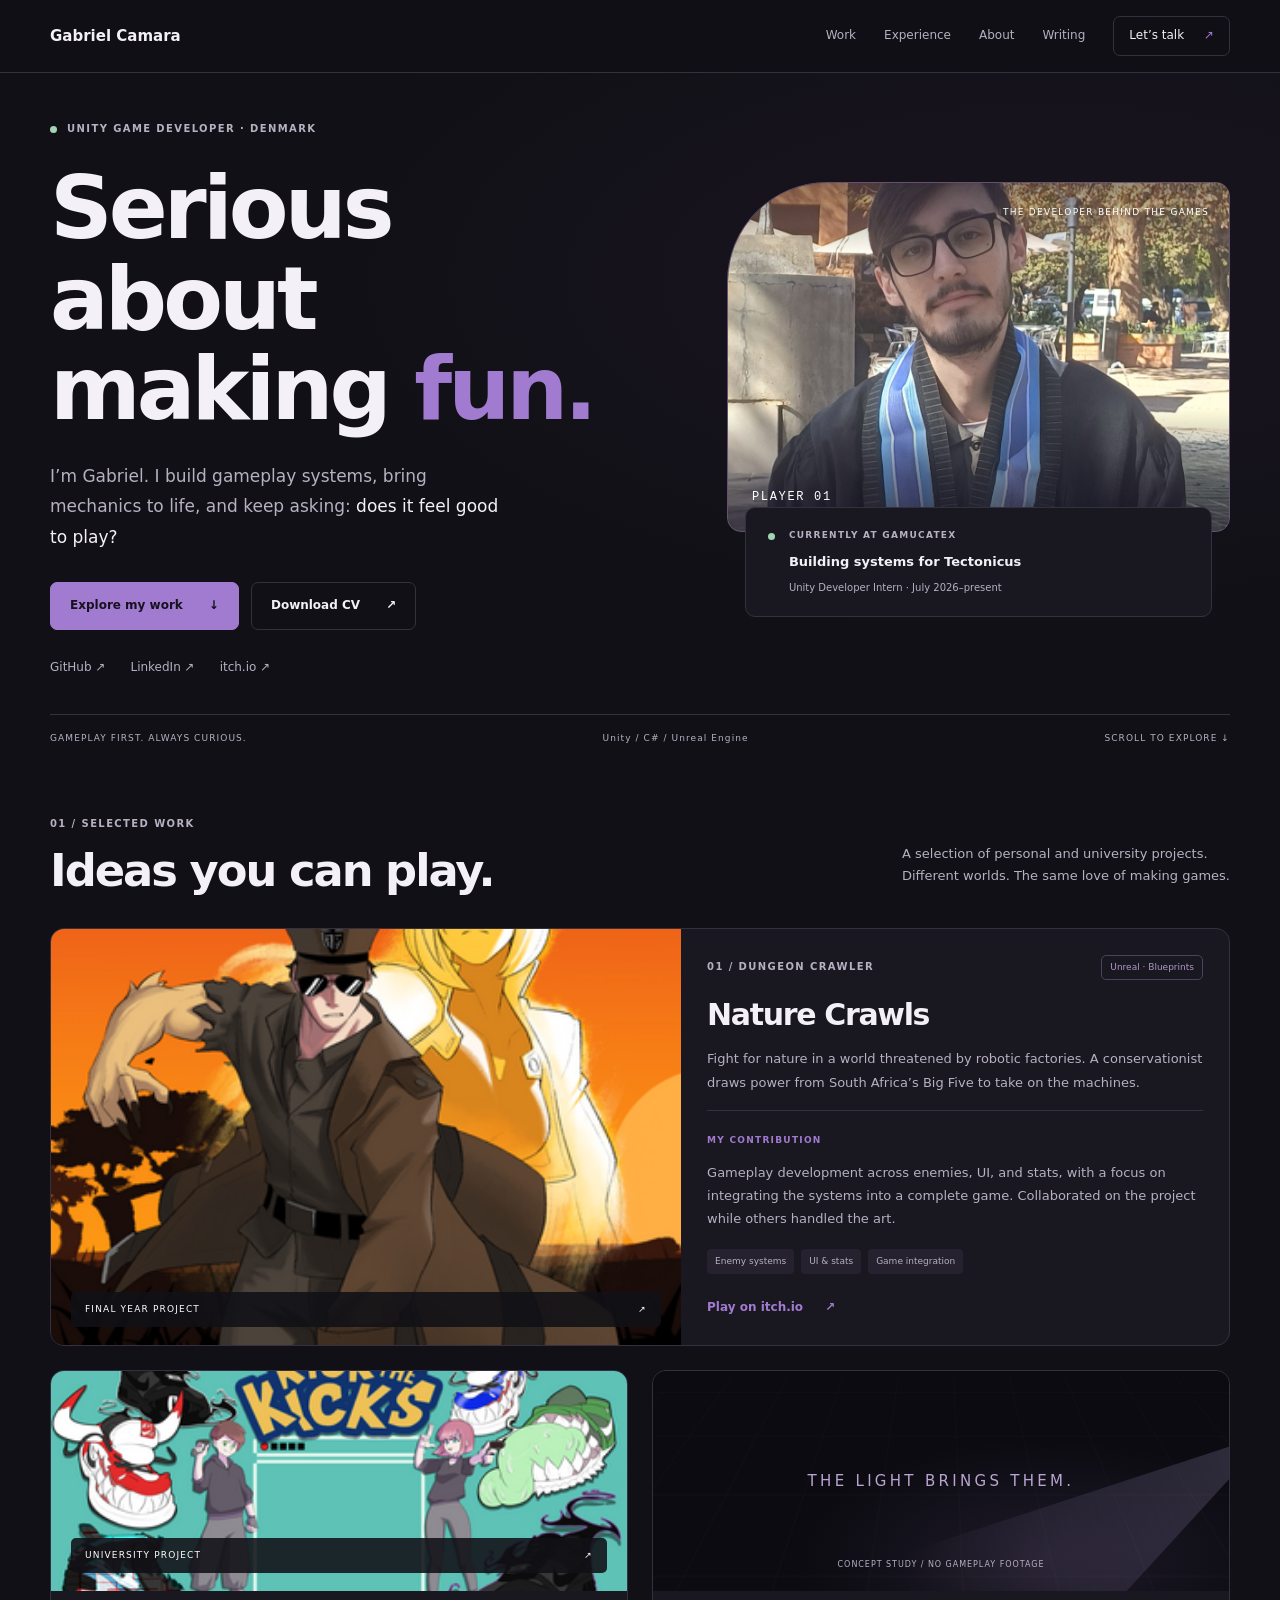
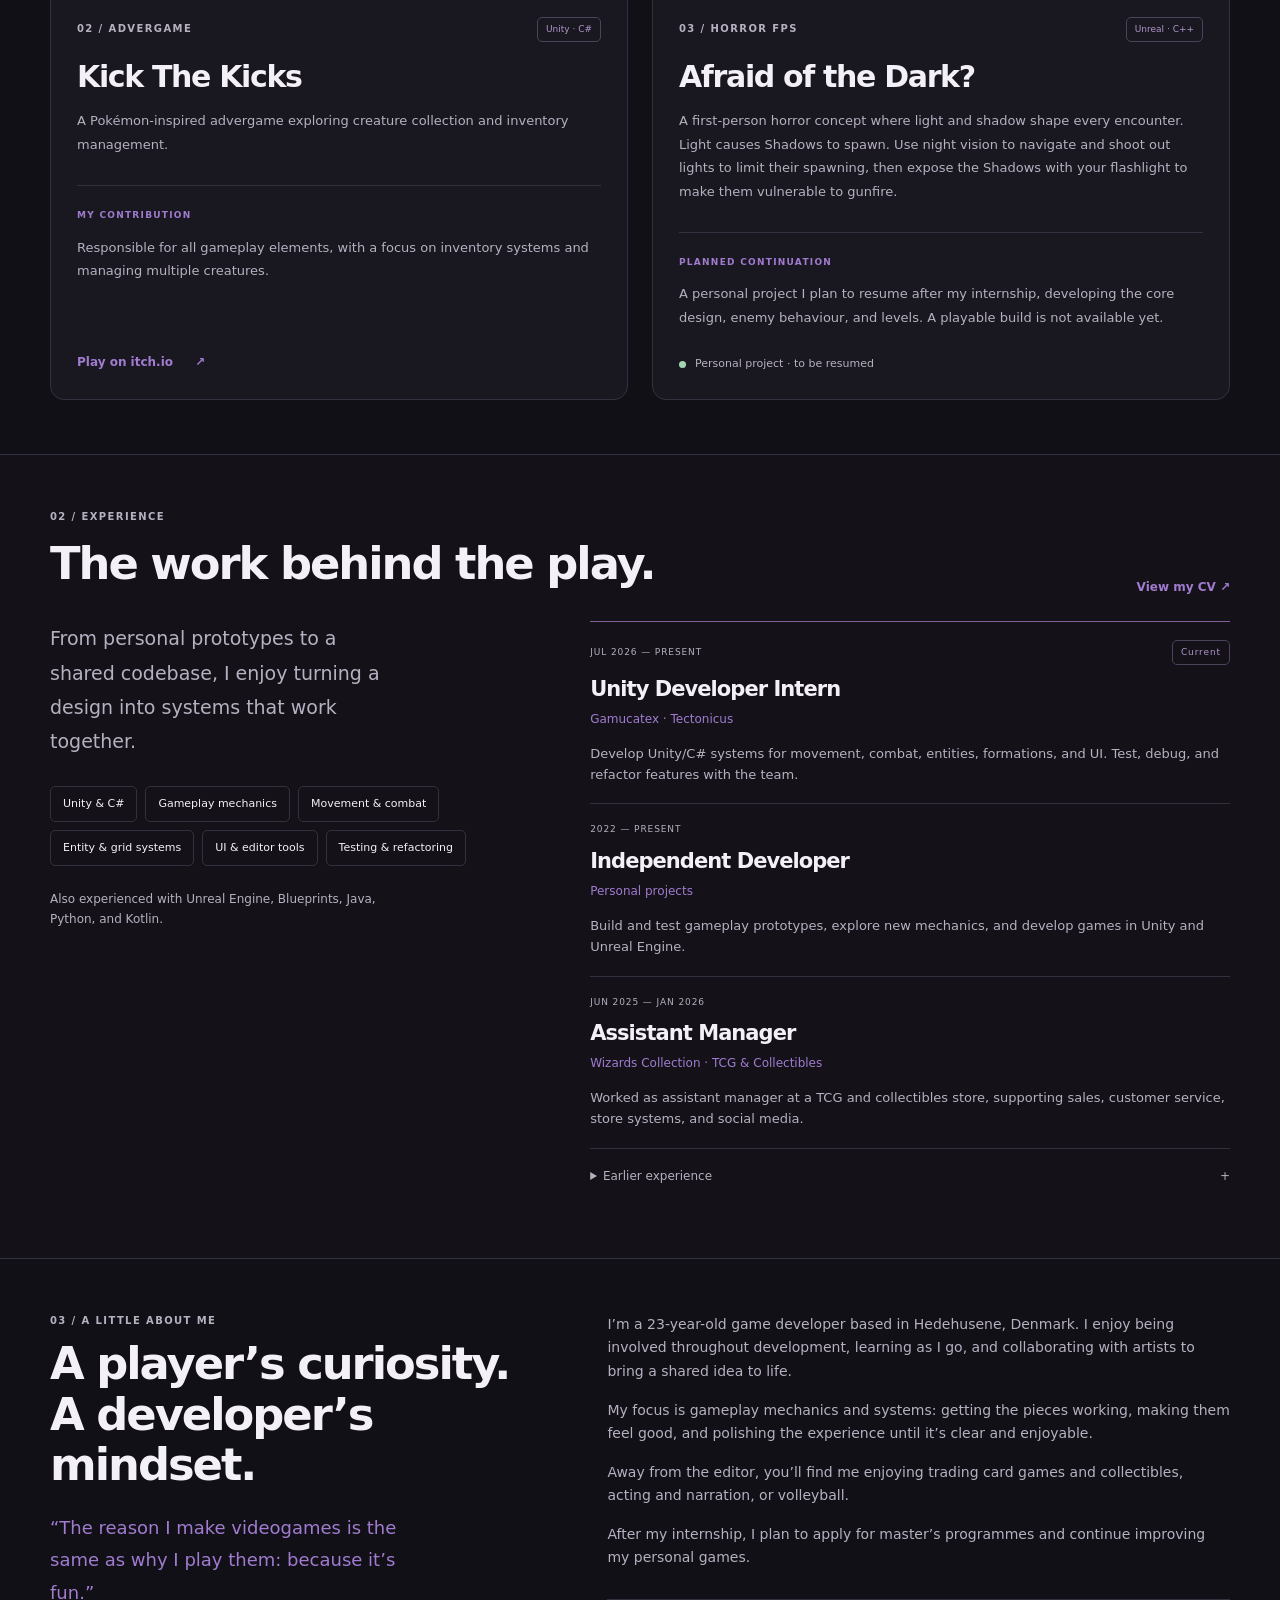
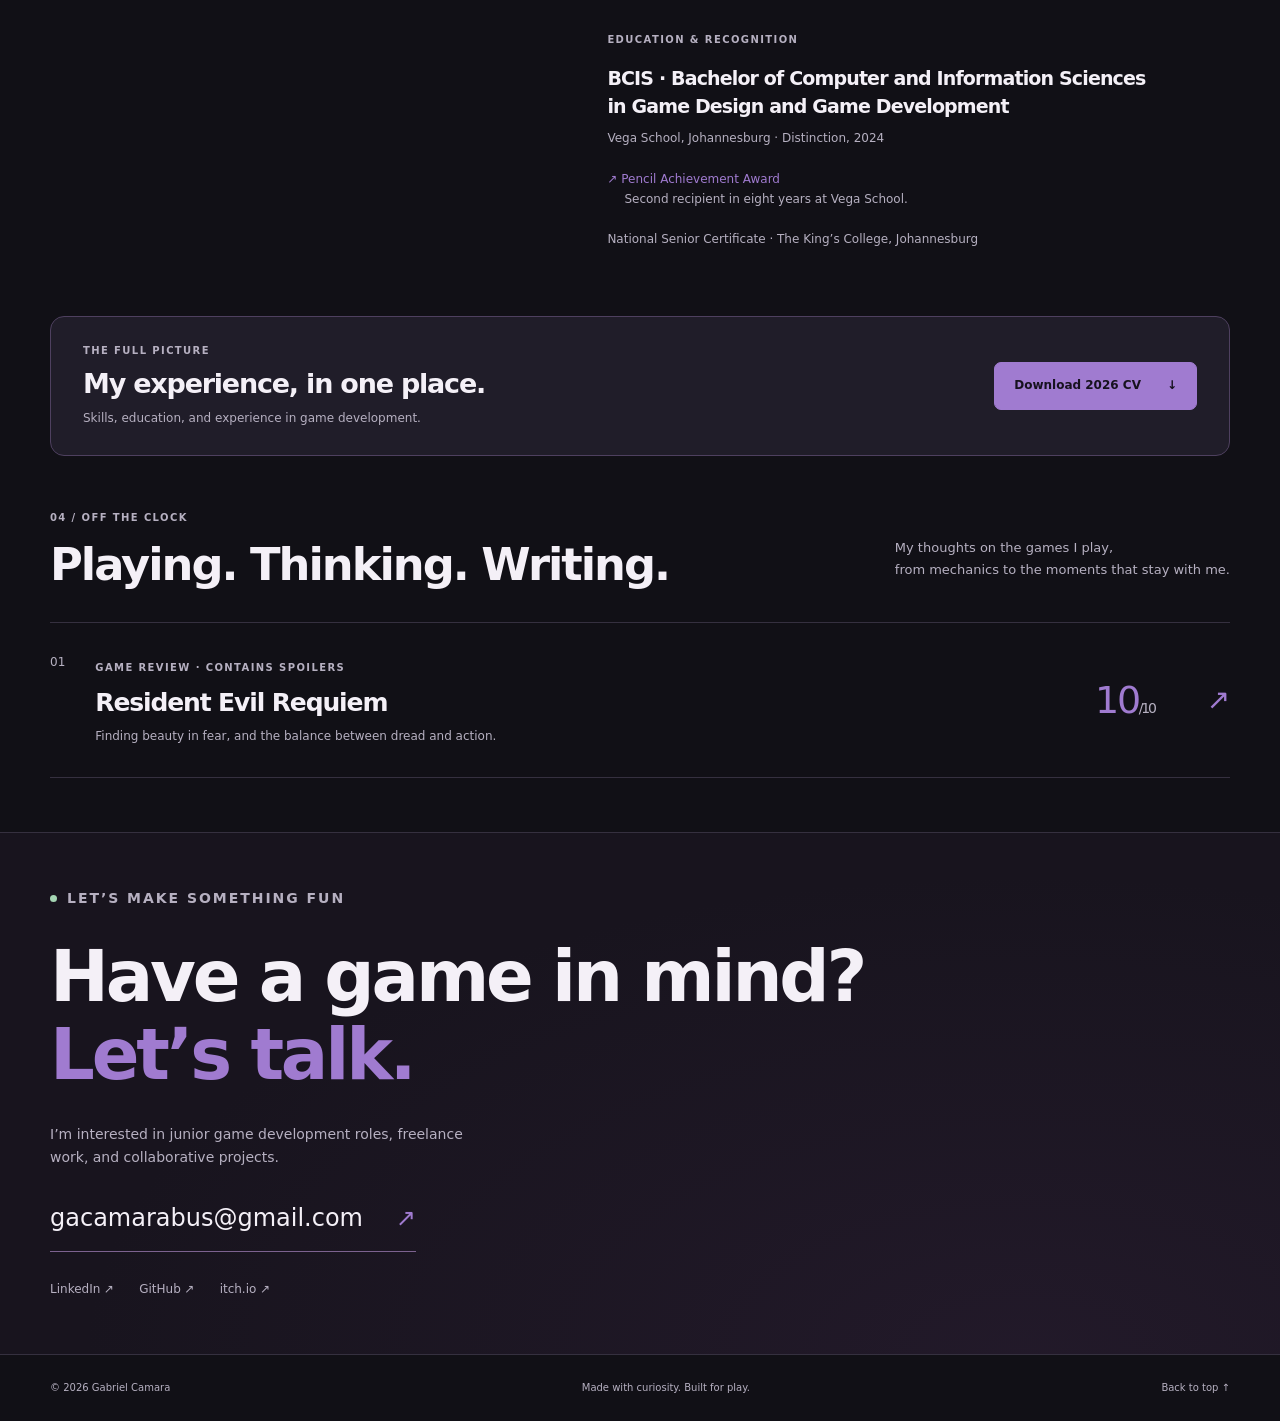
==== commit 6bcd567a: "Correct portfolio details and refine spacing, navigation and purple palette" ====
--- a/index.html
+++ b/index.html
@@ -19,7 +19,7 @@
 <a class="skip-link" href="#main">Skip to content</a>
 <header class="site-header">
   <div class="container header-inner">
-    <a class="logo" href="#top" aria-label="Gabriel Camara home"><span class="logo-mark">gc<span>.</span></span><span>Gabriel Camara</span></a>
+    <a class="logo" href="#top" aria-label="Gabriel Camara home">Gabriel Camara</a>
     <nav class="nav" aria-label="Main navigation"><a href="#projects">Work</a><a href="#experience">Experience</a><a href="#about">About</a><a href="#reviews">Writing</a><a class="nav-contact" href="#contact">Let’s talk <span aria-hidden="true">↗</span></a></nav>
   </div>
 </header>
@@ -42,13 +42,13 @@
     <div class="section-head"><div><p class="eyebrow">01 / SELECTED WORK</p><h2>Ideas you can play.</h2></div><p>A selection of personal and university projects.<br>Different worlds. The same love of making games.</p></div>
     <article class="project featured"><a class="project-image" href="https://tr1n1tyangel.itch.io/nature-crawls" target="_blank" rel="noopener noreferrer" aria-label="Play Nature Crawls on itch.io"><img src="images/nature-crawls.png" alt="Nature Crawls game artwork" loading="lazy"><span class="image-caption">FINAL YEAR PROJECT <span aria-hidden="true">↗</span></span></a><div class="project-copy"><div class="project-top"><span class="eyebrow">01 / DUNGEON CRAWLER</span><span class="tag">Unreal · Blueprints</span></div><h3>Nature Crawls</h3><p>Fight for nature in a world threatened by robotic factories. A conservationist draws power from South Africa’s Big Five to take on the machines.</p><div class="contribution"><span class="eyebrow">MY CONTRIBUTION</span><p>Gameplay development across enemies, UI, and stats, with a focus on integrating the systems into a complete game. Collaborated on the project while others handled the art.</p></div><div class="tags"><span>Enemy systems</span><span>UI & stats</span><span>Game integration</span></div><a class="text-link" href="https://tr1n1tyangel.itch.io/nature-crawls" target="_blank" rel="noopener noreferrer">Play on itch.io <span aria-hidden="true">↗</span></a></div></article>
     <div class="project-grid">
-      <article class="project compact"><a class="project-image" href="https://tr1n1tyangel.itch.io/kickthekicks" target="_blank" rel="noopener noreferrer" aria-label="Play Kick The Kicks on itch.io"><img src="images/kick-the-kicks.png" alt="Kick The Kicks game artwork" loading="lazy"><span class="image-caption">UNIVERSITY PROJECT <span aria-hidden="true">↗</span></span></a><div class="project-copy"><div class="project-top"><span class="eyebrow">02 / ADVERGAME</span><span class="tag">Unity · C#</span></div><h3>Kick The Kicks</h3><p>A Pokémon-inspired advergame exploring creature collection and inventory management.</p><div class="contribution"><span class="eyebrow">MY CONTRIBUTION</span><p>Sole developer, responsible for all gameplay elements and art design, with a focus on inventory systems and managing multiple creatures.</p></div><a class="text-link" href="https://tr1n1tyangel.itch.io/kickthekicks" target="_blank" rel="noopener noreferrer">Play on itch.io <span aria-hidden="true">↗</span></a></div></article>
-      <article class="project compact"><div class="concept-art" role="img" aria-label="Abstract light beam illustrating the horror game's light and shadow concept"><span class="concept-label">LIGHT IS YOUR WEAPON.</span><div class="beam"></div><span class="concept-caption">CONCEPT STUDY / NO GAMEPLAY FOOTAGE</span></div><div class="project-copy"><div class="project-top"><span class="eyebrow">03 / HORROR FPS</span><span class="tag">Unreal · C++</span></div><h3>Afraid of the Dark?</h3><p>A first-person horror concept where light and shadow shape every encounter. Use night vision to navigate, shoot out lights to control shadows, and a flashlight to fight back.</p><div class="contribution"><span class="eyebrow">PLANNED CONTINUATION</span><p>A personal project I plan to resume after my internship, developing the core design, enemy behaviour, and levels. A playable build is not available yet.</p></div><span class="development-note"><span class="status-dot"></span> Personal project · to be resumed</span></div></article>
+      <article class="project compact"><a class="project-image" href="https://tr1n1tyangel.itch.io/kickthekicks" target="_blank" rel="noopener noreferrer" aria-label="Play Kick The Kicks on itch.io"><img src="images/kick-the-kicks.png" alt="Kick The Kicks game artwork" loading="lazy"><span class="image-caption">UNIVERSITY PROJECT <span aria-hidden="true">↗</span></span></a><div class="project-copy"><div class="project-top"><span class="eyebrow">02 / ADVERGAME</span><span class="tag">Unity · C#</span></div><h3>Kick The Kicks</h3><p>A Pokémon-inspired advergame exploring creature collection and inventory management.</p><div class="contribution"><span class="eyebrow">MY CONTRIBUTION</span><p>Responsible for all gameplay elements, with a focus on inventory systems and managing multiple creatures.</p></div><a class="text-link" href="https://tr1n1tyangel.itch.io/kickthekicks" target="_blank" rel="noopener noreferrer">Play on itch.io <span aria-hidden="true">↗</span></a></div></article>
+      <article class="project compact"><div class="concept-art" role="img" aria-label="Abstract light beam illustrating the horror game's light and shadow concept"><span class="concept-label">THE LIGHT BRINGS THEM.</span><div class="beam"></div><span class="concept-caption">CONCEPT STUDY / NO GAMEPLAY FOOTAGE</span></div><div class="project-copy"><div class="project-top"><span class="eyebrow">03 / HORROR FPS</span><span class="tag">Unreal · C++</span></div><h3>Afraid of the Dark?</h3><p>A first-person horror concept where light and shadow shape every encounter. Light causes Shadows to spawn. Use night vision to navigate and shoot out lights to limit their spawning, then expose the Shadows with your flashlight to make them vulnerable to gunfire.</p><div class="contribution"><span class="eyebrow">PLANNED CONTINUATION</span><p>A personal project I plan to resume after my internship, developing the core design, enemy behaviour, and levels. A playable build is not available yet.</p></div><span class="development-note"><span class="status-dot"></span> Personal project · to be resumed</span></div></article>
     </div>
   </div>
 </section>
-<section id="experience" class="section experience-section"><div class="container"><div class="section-head"><div><p class="eyebrow">02 / EXPERIENCE</p><h2>The work behind the play.</h2></div><a class="text-link" href="#cv">View my CV ↗</a></div><div class="experience-layout"><div class="experience-intro"><p>From personal prototypes to a shared codebase, I enjoy turning a design into systems that work together.</p><div class="skill-list"><span>Unity & C#</span><span>Gameplay mechanics</span><span>Movement & combat</span><span>Entity & grid systems</span><span>UI & editor tools</span><span>Testing & refactoring</span></div><p class="secondary-skills">Also experienced with Unreal Engine, Blueprints, Java, Python, and Kotlin.</p></div><div class="timeline"><article class="job"><div class="job-meta"><span>JUL 2026 — PRESENT</span><span class="tag">Current</span></div><h3>Unity Developer Intern</h3><p class="company">Gamucatex · Tectonicus</p><p>Develop Unity/C# systems for movement, combat, entities, formations, and UI. Test, debug, and refactor features with the team.</p></article><article class="job"><div class="job-meta"><span>2022 — PRESENT</span></div><h3>Independent Developer</h3><p class="company">Personal projects</p><p>Build and test gameplay prototypes, explore new mechanics, and develop games in Unity and Unreal Engine.</p></article><article class="job"><div class="job-meta"><span>JUN 2025 — JAN 2026</span></div><h3>Store Manager</h3><p class="company">Wizards Collection</p><p>Progressed from intern to store manager, supporting sales, customer service, store systems, and social media.</p></article><details class="earlier"><summary>Earlier experience <span aria-hidden="true">+</span></summary><article class="job"><div class="job-meta"><span>MAY — NOV 2023</span></div><h3>Tutor · Kumon</h3><p>Supported students with maths and language work.</p></article><article class="job"><div class="job-meta"><span>2021 — 2022</span></div><h3>Director · The King’s College</h3><p>Directed a school production using prior acting experience.</p></article></details></div></div></div></section>
-<section id="about" class="section"><div class="container about-layout"><div><p class="eyebrow">03 / A LITTLE ABOUT ME</p><h2>A player’s curiosity.<br>A developer’s mindset.</h2><p class="about-lead">“The reason I make videogames is the same as why I play them: because it’s fun.”</p></div><div class="about-copy"><p>I’m a 23-year-old game developer based in Hedehusene, Denmark. I enjoy being involved throughout development, learning as I go, and collaborating with artists to bring a shared idea to life.</p><p>My focus is gameplay mechanics and systems: getting the pieces working, making them feel good, and polishing the experience until it’s clear and enjoyable.</p><p>Away from the editor, you’ll find me enjoying trading card games and collectibles, acting and narration, or volleyball.</p><p>After my internship, I plan to apply for master’s programmes and continue improving my personal games.</p><div class="education"><span class="eyebrow">EDUCATION & RECOGNITION</span><h3>BSc Computer & Information Sciences<br>in Game Design</h3><p>Vega School, Johannesburg · Distinction, 2024</p><p class="award">↗ Pencil Achievement Award<br><span>Second recipient in eight years at Vega School.</span></p><p class="school">National Senior Certificate · The King’s College, Johannesburg</p></div></div></div></section>
+<section id="experience" class="section experience-section"><div class="container"><div class="section-head"><div><p class="eyebrow">02 / EXPERIENCE</p><h2>The work behind the play.</h2></div><a class="text-link" href="#cv">View my CV ↗</a></div><div class="experience-layout"><div class="experience-intro"><p>From personal prototypes to a shared codebase, I enjoy turning a design into systems that work together.</p><div class="skill-list"><span>Unity & C#</span><span>Gameplay mechanics</span><span>Movement & combat</span><span>Entity & grid systems</span><span>UI & editor tools</span><span>Testing & refactoring</span></div><p class="secondary-skills">Also experienced with Unreal Engine, Blueprints, Java, Python, and Kotlin.</p></div><div class="timeline"><article class="job"><div class="job-meta"><span>JUL 2026 — PRESENT</span><span class="tag">Current</span></div><h3>Unity Developer Intern</h3><p class="company">Gamucatex · Tectonicus</p><p>Develop Unity/C# systems for movement, combat, entities, formations, and UI. Test, debug, and refactor features with the team.</p></article><article class="job"><div class="job-meta"><span>2022 — PRESENT</span></div><h3>Independent Developer</h3><p class="company">Personal projects</p><p>Build and test gameplay prototypes, explore new mechanics, and develop games in Unity and Unreal Engine.</p></article><article class="job"><div class="job-meta"><span>JUN 2025 — JAN 2026</span></div><h3>Assistant Manager</h3><p class="company">Wizards Collection · TCG & Collectibles</p><p>Worked as assistant manager at a TCG and collectibles store, supporting sales, customer service, store systems, and social media.</p></article><details class="earlier"><summary>Earlier experience <span aria-hidden="true">+</span></summary><article class="job"><div class="job-meta"><span>MAY — NOV 2023</span></div><h3>Tutor · Kumon</h3><p>Supported students with maths and language work.</p></article><article class="job"><div class="job-meta"><span>2021 — 2022</span></div><h3>Director · The King’s College</h3><p>Directed a school production using prior acting experience.</p></article></details></div></div></div></section>
+<section id="about" class="section"><div class="container about-layout"><div><p class="eyebrow">03 / A LITTLE ABOUT ME</p><h2>A player’s curiosity.<br>A developer’s mindset.</h2><p class="about-lead">“The reason I make videogames is the same as why I play them: because it’s fun.”</p></div><div class="about-copy"><p>I’m a 23-year-old game developer based in Hedehusene, Denmark. I enjoy being involved throughout development, learning as I go, and collaborating with artists to bring a shared idea to life.</p><p>My focus is gameplay mechanics and systems: getting the pieces working, making them feel good, and polishing the experience until it’s clear and enjoyable.</p><p>Away from the editor, you’ll find me enjoying trading card games and collectibles, acting and narration, or volleyball.</p><p>After my internship, I plan to apply for master’s programmes and continue improving my personal games.</p><div class="education"><span class="eyebrow">EDUCATION & RECOGNITION</span><h3>BCIS · Bachelor of Computer and Information Sciences<br>in Game Design and Game Development</h3><p>Vega School, Johannesburg · Distinction, 2024</p><p class="award">↗ Pencil Achievement Award<br><span>Second recipient in eight years at Vega School.</span></p><p class="school">National Senior Certificate · The King’s College, Johannesburg</p></div></div></div></section>
 <section id="cv" class="cv-section"><div class="container cv-banner"><div><p class="eyebrow">THE FULL PICTURE</p><h2>My experience, in one place.</h2><p>Skills, education, and experience in game development.</p></div><a class="btn primary" href="CV/Gabriel%20Camara%20CV%202026%20-%20Game%20Development.pdf" download>Download 2026 CV <span aria-hidden="true">↓</span></a></div></section>
 <section id="reviews" class="section"><div class="container"><div class="section-head"><div><p class="eyebrow">04 / OFF THE CLOCK</p><h2>Playing. Thinking. Writing.</h2></div><p>My thoughts on the games I play,<br>from mechanics to the moments that stay with me.</p></div><a class="review-row" href="reviews/resident-evil-requiem.html"><span class="review-number">01</span><div><span class="eyebrow">GAME REVIEW · CONTAINS SPOILERS</span><h3>Resident Evil Requiem</h3><p>Finding beauty in fear, and the balance between dread and action.</p></div><span class="review-score">10<span>/10</span></span><span class="review-arrow" aria-hidden="true">↗</span></a></div></section>
 <section id="contact" class="section contact-section"><div class="container"><p class="eyebrow"><span class="status-dot"></span> LET’S MAKE SOMETHING FUN</p><h2>Have a game in mind?<br><em>Let’s talk.</em></h2><p>I’m interested in junior game development roles, freelance work, and collaborative projects.</p><a class="email-link" href="mailto:gacamarabus@gmail.com">gacamarabus@gmail.com <span aria-hidden="true">↗</span></a><div class="social"><a href="https://www.linkedin.com/in/gabriel-camara-973a16232/" target="_blank" rel="noopener noreferrer">LinkedIn ↗</a><a href="https://github.com/Tr1n1tyAngel/" target="_blank" rel="noopener noreferrer">GitHub ↗</a><a href="https://tr1n1tyangel.itch.io/" target="_blank" rel="noopener noreferrer">itch.io ↗</a></div></div></section>
--- a/styles.css
+++ b/styles.css
@@ -1,6 +1,740 @@
-:root{--bg:#111016;--surface:#19171f;--surface-2:#201d29;--text:#f4f0f7;--muted:#b6b0c1;--accent:#bd9af6;--border:#35303f;--green:#a4d5b3;--radius:14px;color-scheme:dark}
-*{box-sizing:border-box}html{scroll-behavior:smooth;scroll-padding-top:100px}body{margin:0;background:var(--bg);color:var(--text);font-family:Inter,ui-sans-serif,system-ui,-apple-system,BlinkMacSystemFont,"Segoe UI",sans-serif;line-height:1.65}a{color:inherit;text-decoration:none}button,a,summary{-webkit-tap-highlight-color:transparent}a:focus-visible,summary:focus-visible{outline:3px solid var(--accent);outline-offset:5px}a:hover{color:var(--accent)}img{display:block;max-width:100%}h1,h2,h3,p{margin-top:0}h1,h2,h3{line-height:1.12;letter-spacing:-.045em}p{color:var(--muted)}h2{font-size:clamp(2rem,3.5vw,3rem);font-weight:600;margin-bottom:18px}h3{font-size:1.65rem;font-weight:600}em{font-style:normal;color:var(--accent)}.container{width:min(1180px,calc(100% - 72px));margin-inline:auto}.eyebrow{font-size:10px;font-weight:650;letter-spacing:.14em;line-height:1.6;color:var(--muted)}.status-dot{display:inline-block;width:7px;height:7px;background:var(--green);border-radius:50%;flex-shrink:0}.skip-link{position:fixed;left:20px;top:-100px;background:var(--accent);color:var(--bg);padding:12px;z-index:100}.skip-link:focus{top:12px}.site-header{position:sticky;top:0;z-index:20;background:#111016ed;backdrop-filter:blur(16px);border-bottom:1px solid var(--border)}.header-inner{display:flex;align-items:center;justify-content:space-between;gap:28px;min-height:88px}.logo{display:flex;align-items:center;gap:13px;font-size:13px;font-weight:600;letter-spacing:0}.logo-mark{font-size:25px;letter-spacing:-.08em}.logo-mark span{color:var(--accent)}.nav{display:flex;align-items:center;gap:28px;font-size:12px;color:var(--muted)}.nav a{padding:10px 0}.nav .nav-contact{border:1px solid var(--border);border-radius:7px;padding:9px 15px;color:var(--text)}.nav-contact span{margin-left:16px;color:var(--accent)}.hero{background:radial-gradient(ellipse at 82% 30%,#38264430,transparent 55%)}.hero-inner{display:grid;grid-template-columns:1.25fr 1fr;gap:75px;padding-block:85px 65px;align-items:center}.hero-copy>.eyebrow{display:flex;gap:10px;align-items:center;margin-bottom:26px}h1{font-size:clamp(3.7rem,6.8vw,6rem);font-weight:600;line-height:1.04;margin-bottom:26px}.hero-intro{font-size:17px;max-width:470px;line-height:1.8}.hero-intro span{color:var(--text)}.actions{display:flex;gap:12px;flex-wrap:wrap;margin-top:30px}.btn{display:inline-flex;align-items:center;justify-content:center;gap:26px;padding:13px 19px;border:1px solid var(--border);background:transparent;border-radius:7px;font-size:12px;font-weight:600;box-shadow:none;transition:background .18s,transform .18s}.btn:hover{background:var(--surface-2);color:var(--text);transform:translateY(-2px)}.btn.primary{background:var(--accent);border-color:var(--accent);color:#17121f}.btn.primary:hover{background:#d2b5ff}.social{display:flex;gap:25px;font-size:12px;color:var(--muted);margin-top:28px}.portrait-frame{height:410px;border-radius:100px 14px 14px 14px;overflow:hidden;position:relative;background:var(--surface);border:1px solid #645170}.portrait-frame img{width:100%;height:100%;object-fit:cover;object-position:center 38%}.portrait-frame:after{content:"";position:absolute;inset:0;background:linear-gradient(0deg,#100b19bb,transparent 35%,transparent 80%,#100b1970)}.portrait-label,.portrait-index{position:absolute;z-index:1;font-size:9px;letter-spacing:.14em;color:#fff}.portrait-label{top:22px;right:20px}.portrait-index{bottom:23px;left:24px;font-family:monospace;font-size:12px}.now-card{display:flex;align-items:flex-start;gap:14px;padding:20px 22px;border:1px solid var(--border);border-radius:10px;background:var(--surface);margin:-25px 18px 0;position:relative;z-index:2}.now-card>.status-dot{margin-top:5px}.now-card .eyebrow{font-size:9px;margin-bottom:6px}.now-card strong{font-size:13px;font-weight:550}.now-card p:last-child{font-size:10px;margin:5px 0 0}.hero-bottom{border-top:1px solid var(--border);padding-block:22px;display:flex;justify-content:space-between;gap:15px;color:var(--muted);font-size:9px;letter-spacing:.12em}.section{padding-block:90px}.section-head{display:flex;align-items:end;justify-content:space-between;gap:40px;margin-bottom:36px}.section-head p{font-size:13px;margin-bottom:18px}.section-head .eyebrow{font-size:10px;margin-bottom:14px}.section-head h2{margin-bottom:8px}.project{border:1px solid var(--border);border-radius:var(--radius);background:var(--surface);overflow:hidden}.featured{display:grid;grid-template-columns:1.15fr 1fr;margin-bottom:24px}.project-image{position:relative;display:block;background:#25202d;overflow:hidden}.project-image img{width:100%;height:100%;object-fit:cover;transition:transform .4s}.project-image:hover img{transform:scale(1.025)}.image-caption{position:absolute;bottom:18px;left:20px;right:20px;display:flex;justify-content:space-between;background:#111016df;padding:10px 14px;border-radius:5px;color:#fff;font-size:9px;letter-spacing:.13em}.project-copy{padding:32px}.project-top{display:flex;align-items:center;justify-content:space-between;gap:10px;margin-bottom:24px;flex-wrap:wrap}.tag{font-size:9px;border:1px solid #4c425b;border-radius:5px;padding:4px 8px;color:#d0bcf0;white-space:nowrap}.project h3{font-size:30px;margin-bottom:16px}.project p{font-size:13px;line-height:1.8}.contribution{border-top:1px solid var(--border);padding-top:18px;margin-top:22px}.contribution .eyebrow{font-size:9px;color:var(--accent)}.contribution p{margin:9px 0 18px}.tags{display:flex;gap:7px;flex-wrap:wrap}.tags span{font-size:9px;color:var(--muted);background:#26212e;padding:5px 8px;border-radius:4px}.text-link{display:inline-flex;justify-content:space-between;gap:22px;align-items:center;font-size:12px;font-weight:600;color:var(--accent);margin-top:24px}.project-grid{display:grid;grid-template-columns:1fr 1fr;gap:24px}.compact .project-image,.concept-art{height:270px}.compact{display:flex;flex-direction:column}.compact .project-copy{flex:1;display:flex;flex-direction:column;align-items:flex-start}.compact .project-top{width:100%}.compact .text-link,.development-note{margin-top:auto;padding-top:8px}.concept-art{position:relative;overflow:hidden;background:radial-gradient(ellipse at 68% 85%,#604b743b,transparent 45%),#0b0b11;display:flex;align-items:center;justify-content:center}.concept-art:before{content:"";position:absolute;inset:0;background:repeating-linear-gradient(90deg,transparent 0 49px,#ffffff05 49px 50px),repeating-linear-gradient(0deg,transparent 0 49px,#ffffff05 49px 50px);transform:perspective(250px) rotateX(32deg) scale(1.5);opacity:.5}.beam{position:absolute;width:400px;height:210px;right:-80px;bottom:-65px;background:linear-gradient(100deg,transparent,#d2c1ff35);clip-path:polygon(100% 40%,0 0,0 100%);transform:rotate(-30deg);filter:blur(15px)}.concept-label{z-index:1;color:#e8ddf9;font-size:15px;letter-spacing:.22em}.concept-caption{position:absolute;bottom:20px;color:#b6b0c1;font-size:8px;letter-spacing:.12em}.development-note{display:flex;gap:9px;align-items:center;font-size:11px;color:var(--muted)}.experience-section{border-block:1px solid var(--border);background:#141218}.experience-layout{display:grid;grid-template-columns:1fr 1.3fr;gap:100px}.experience-intro>p:first-child{font-size:19px;line-height:1.8;max-width:350px}.skill-list{display:flex;flex-wrap:wrap;gap:8px;margin-top:28px}.skill-list span{padding:8px 12px;border:1px solid var(--border);border-radius:5px;font-size:11px}.secondary-skills{font-size:12px;margin-top:24px;max-width:350px}.job{border-top:1px solid var(--border);padding:23px 0}.job:first-child{border-color:#80619e}.job-meta{display:flex;justify-content:space-between;align-items:center;color:var(--muted);font-size:9px;letter-spacing:.1em;margin-bottom:13px}.job h3{font-size:21px;margin-bottom:8px}.job .company{color:var(--accent);font-size:12px;margin-bottom:13px}.job p:last-child{font-size:13px;margin:0}.earlier{border-top:1px solid var(--border);font-size:12px}.earlier summary{padding:18px 0;cursor:pointer;color:var(--muted)}.earlier summary span{float:right}.earlier[open] summary span{transform:rotate(45deg)}.about-layout{display:grid;grid-template-columns:1fr 1.1fr;gap:100px}.about-lead{font-size:18px;max-width:370px;margin-top:34px;line-height:1.8;color:var(--accent)}.about-copy>p{font-size:14px;margin-bottom:23px}.education{border-top:1px solid var(--border);padding-top:25px;margin-top:30px}.education h3{font-size:19px;line-height:1.5;margin-top:12px;margin-bottom:8px}.education p{font-size:12px}.education .award{color:var(--accent);margin-top:22px}.award span{color:var(--muted);padding-left:17px}.school{margin-top:20px}.cv-banner{background:var(--surface-2);border:1px solid #4e405f;padding:35px 42px;border-radius:var(--radius);display:flex;justify-content:space-between;align-items:center;gap:30px}.cv-banner h2{font-size:27px;margin-bottom:10px}.cv-banner p:last-child{font-size:12px;margin:0}.cv-banner .btn{flex-shrink:0}.review-row{display:flex;gap:30px;align-items:center;border-block:1px solid var(--border);padding:30px 0}.review-number{font-size:12px;color:var(--muted);align-self:flex-start}.review-row h3{font-size:25px;margin:10px 0}.review-row p{font-size:12px;margin:0}.review-score{margin-left:auto;color:var(--accent);font-size:38px;letter-spacing:-.06em}.review-score span{font-size:14px;color:var(--muted)}.review-arrow{margin-left:22px;color:var(--accent);font-size:28px}.contact-section{background:radial-gradient(ellipse at 80% 100%,#38254250,transparent 65%),#18141e;border-top:1px solid var(--border)}.contact-section .eyebrow{display:flex;gap:10px;align-items:center}.contact-section h2{font-size:clamp(3rem,5.5vw,5rem);margin-block:28px}.contact-section p{max-width:440px;font-size:14px}.email-link{display:inline-block;font-size:clamp(15px,2.7vw,24px);border-bottom:1px solid #7c628f;padding-bottom:12px;margin-top:16px}.email-link span{margin-left:25px;color:var(--accent)}.footer{border-top:1px solid var(--border);padding-block:25px}.footer-inner{display:flex;justify-content:space-between;gap:20px;align-items:center;font-size:10px;color:var(--muted)}.footer p{margin:0}.footer a{font-size:10px}.panel{border:1px solid var(--border);border-radius:var(--radius);padding:32px;background:var(--surface)}.panel>p{max-width:78ch}.panel h4{font-size:20px;color:var(--accent);margin-top:36px}.review-top{padding-bottom:20px;border-bottom:1px solid var(--border);margin-bottom:25px}.review-line{display:block;font-size:13px;color:var(--muted)}
-@media(min-width:1500px){.hero-inner{padding-block:105px 85px}}
-@media(max-width:1000px){.hero-inner{gap:35px}.portrait-frame{height:360px}h1{font-size:64px}.experience-layout,.about-layout{gap:45px}.project-copy{padding:24px}.hero-intro{font-size:15px}.nav{gap:18px}}
-@media(max-width:760px){.container{width:calc(100% - 36px)}.header-inner{min-height:74px;gap:12px;flex-wrap:wrap;padding-block:14px}.logo{font-size:12px}.logo-mark{font-size:24px}.nav{gap:17px;font-size:11px;overflow:auto;width:100%;justify-content:space-between}.nav a{white-space:nowrap}.nav .nav-contact{padding:5px 9px}.nav-contact span{margin-left:4px}html{scroll-padding-top:130px}.hero-inner{grid-template-columns:1fr;padding-block:45px;gap:38px}h1{font-size:clamp(55px,12vw,80px)}.hero-intro{max-width:500px}.hero-side{max-width:500px;width:100%;margin:auto}.portrait-frame{height:400px}.hero-bottom{font-size:8px;flex-wrap:wrap}.hero-bottom>span:nth-child(2){display:none}.section{padding-block:58px}.section-head{display:block;margin-bottom:28px}.section-head>p{margin-top:16px}.featured,.project-grid,.experience-layout,.about-layout{grid-template-columns:1fr}.featured .project-image{height:290px}.compact .project-image,.concept-art{height:240px}.project-copy{padding:25px}.project h3{font-size:28px}.project-top{margin-bottom:19px}.experience-layout,.about-layout{gap:32px}.experience-intro>p:first-child,.secondary-skills{max-width:none}.about-lead{max-width:none;margin-top:20px}.cv-banner{padding:28px;align-items:flex-start;flex-direction:column}.cv-banner h2{font-size:25px}.review-row{gap:15px}.review-number{display:none}.review-row h3{font-size:20px}.review-row .eyebrow{font-size:8px}.review-score{font-size:30px}.review-arrow{margin-left:0;font-size:23px}.review-row p{font-size:11px}.footer-inner{flex-wrap:wrap}.footer-inner>p:nth-child(2){display:none}.contact-section h2{font-size:50px}.panel{padding:22px}}
-@media(prefers-reduced-motion:reduce){html{scroll-behavior:auto}*,*:before,*:after{transition:none!important}}
+:root{
+--bg:#111016;
+--surface:#19171f;
+--surface-2:#201d29;
+--text:#f4f0f7;
+--muted:#b6b0c1;
+--accent:#a07bd0;
+--border:#35303f;
+--green:#a4d5b3;
+--radius:14px;
+color-scheme:dark}
+
+*{
+box-sizing:border-box}
+html{
+scroll-behavior:smooth;
+scroll-padding-top:100px}
+body{
+margin:0;
+background:var(--bg);
+color:var(--text);
+font-family:Inter,ui-sans-serif,system-ui,-apple-system,BlinkMacSystemFont,"Segoe UI",sans-serif;
+line-height:1.65}
+a{
+color:inherit;
+text-decoration:none}
+button,a,summary{
+-webkit-tap-highlight-color:transparent}
+a:focus-visible,summary:focus-visible{
+outline:3px solid var(--accent);
+outline-offset:5px}
+a:hover{
+color:var(--accent)}
+img{
+display:block;
+max-width:100%}
+h1,h2,h3,p{
+margin-top:0}
+h1,h2,h3{
+line-height:1.12;
+letter-spacing:-.045em}
+p{
+color:var(--muted)}
+h2{
+font-size:clamp(2rem,3.5vw,3rem);
+font-weight:600;
+margin-bottom:18px}
+h3{
+font-size:1.65rem;
+font-weight:600}
+em{
+font-style:normal;
+color:var(--accent)}
+.container{
+width:min(1180px,calc(100% - 72px));
+margin-inline:auto}
+.eyebrow{
+font-size:10px;
+font-weight:650;
+letter-spacing:.14em;
+line-height:1.6;
+color:var(--muted)}
+.status-dot{
+display:inline-block;
+width:7px;
+height:7px;
+background:var(--green);
+border-radius:50%;
+flex-shrink:0}
+.skip-link{
+position:fixed;
+left:20px;
+top:-100px;
+background:var(--accent);
+color:var(--bg);
+padding:12px;
+z-index:100}
+.skip-link:focus{
+top:12px}
+.site-header{
+position:sticky;
+top:0;
+z-index:20;
+background:#111016ed;
+backdrop-filter:blur(16px);
+border-bottom:1px solid var(--border)}
+.header-inner{
+display:flex;
+align-items:center;
+justify-content:space-between;
+gap:28px;
+min-height:72px}
+.logo{
+display:flex;
+align-items:center;
+gap:13px;
+font-size:13px;
+font-weight:600;
+letter-spacing:0}
+.logo-mark{
+font-size:25px;
+letter-spacing:-.08em}
+.logo-mark span{
+color:var(--accent)}
+.nav{
+display:flex;
+align-items:center;
+gap:28px;
+font-size:12px;
+color:var(--muted)}
+.nav a{
+padding:10px 0}
+.nav .nav-contact{
+border:1px solid var(--border);
+border-radius:7px;
+padding:9px 15px;
+color:var(--text)}
+.nav-contact span{
+margin-left:16px;
+color:var(--accent)}
+.hero{
+background:radial-gradient(ellipse at 82% 30%,#38264430,transparent 55%)}
+.hero-inner{
+display:grid;
+grid-template-columns:1.25fr 1fr;
+gap:48px;
+padding-block:48px 36px;
+align-items:center}
+.hero-copy>.eyebrow{
+display:flex;
+gap:10px;
+align-items:center;
+margin-bottom:26px}
+h1{
+font-size:clamp(3.7rem,6.8vw,6rem);
+font-weight:600;
+line-height:1.04;
+margin-bottom:26px}
+.hero-intro{
+font-size:17px;
+max-width:470px;
+line-height:1.8}
+.hero-intro span{
+color:var(--text)}
+.actions{
+display:flex;
+gap:12px;
+flex-wrap:wrap;
+margin-top:30px}
+.btn{
+display:inline-flex;
+align-items:center;
+justify-content:center;
+gap:26px;
+padding:13px 19px;
+border:1px solid var(--border);
+background:transparent;
+border-radius:7px;
+font-size:12px;
+font-weight:600;
+box-shadow:none;
+transition:background .18s,transform .18s}
+.btn:hover{
+background:var(--surface-2);
+color:var(--text);
+transform:translateY(-2px)}
+.btn.primary{
+background:var(--accent);
+border-color:var(--accent);
+color:#17121f}
+.btn.primary:hover{
+background:#ad89da}
+.social{
+display:flex;
+gap:25px;
+font-size:12px;
+color:var(--muted);
+margin-top:28px}
+.portrait-frame{
+height:350px;
+border-radius:100px 14px 14px 14px;
+overflow:hidden;
+position:relative;
+background:var(--surface);
+border:1px solid #645170}
+.portrait-frame img{
+width:100%;
+height:100%;
+object-fit:cover;
+object-position:center 38%}
+.portrait-frame:after{
+content:"";
+position:absolute;
+inset:0;
+background:linear-gradient(0deg,#100b19bb,transparent 35%,transparent 80%,#100b1970)}
+.portrait-label,.portrait-index{
+position:absolute;
+z-index:1;
+font-size:9px;
+letter-spacing:.14em;
+color:#fff}
+.portrait-label{
+top:22px;
+right:20px}
+.portrait-index{
+bottom:23px;
+left:24px;
+font-family:monospace;
+font-size:12px}
+.now-card{
+display:flex;
+align-items:flex-start;
+gap:14px;
+padding:20px 22px;
+border:1px solid var(--border);
+border-radius:10px;
+background:var(--surface);
+margin:-25px 18px 0;
+position:relative;
+z-index:2}
+.now-card>.status-dot{
+margin-top:5px}
+.now-card .eyebrow{
+font-size:9px;
+margin-bottom:6px}
+.now-card strong{
+font-size:13px;
+font-weight:550}
+.now-card p:last-child{
+font-size:10px;
+margin:5px 0 0}
+.hero-bottom{
+border-top:1px solid var(--border);
+padding-block:22px;
+display:flex;
+justify-content:space-between;
+gap:15px;
+color:var(--muted);
+font-size:9px;
+letter-spacing:.12em}
+.section{
+padding-block:54px}
+.section-head{
+display:flex;
+align-items:end;
+justify-content:space-between;
+gap:40px;
+margin-bottom:24px}
+.section-head p{
+font-size:13px;
+margin-bottom:18px}
+.section-head .eyebrow{
+font-size:10px;
+margin-bottom:14px}
+.section-head h2{
+margin-bottom:8px}
+.project{
+border:1px solid var(--border);
+border-radius:var(--radius);
+background:var(--surface);
+overflow:hidden}
+.featured{
+display:grid;
+grid-template-columns:1.15fr 1fr;
+margin-bottom:24px}
+.project-image{
+position:relative;
+display:block;
+background:#25202d;
+overflow:hidden}
+.project-image img{
+width:100%;
+height:100%;
+object-fit:cover;
+transition:transform .4s}
+.project-image:hover img{
+transform:scale(1.025)}
+.image-caption{
+position:absolute;
+bottom:18px;
+left:20px;
+right:20px;
+display:flex;
+justify-content:space-between;
+background:#111016df;
+padding:10px 14px;
+border-radius:5px;
+color:#fff;
+font-size:9px;
+letter-spacing:.13em}
+.project-copy{
+padding:26px}
+.project-top{
+display:flex;
+align-items:center;
+justify-content:space-between;
+gap:10px;
+margin-bottom:24px;
+flex-wrap:wrap}
+.tag{
+font-size:9px;
+border:1px solid #4c425b;
+border-radius:5px;
+padding:4px 8px;
+color:#b096cd;
+white-space:nowrap}
+.project h3{
+font-size:30px;
+margin-bottom:16px}
+.project p{
+font-size:13px;
+line-height:1.8}
+.contribution{
+border-top:1px solid var(--border);
+padding-top:18px;
+margin-top:22px}
+.contribution .eyebrow{
+font-size:9px;
+color:var(--accent)}
+.contribution p{
+margin:9px 0 18px}
+.tags{
+display:flex;
+gap:7px;
+flex-wrap:wrap}
+.tags span{
+font-size:9px;
+color:var(--muted);
+background:#26212e;
+padding:5px 8px;
+border-radius:4px}
+.text-link{
+display:inline-flex;
+justify-content:space-between;
+gap:22px;
+align-items:center;
+font-size:12px;
+font-weight:600;
+color:var(--accent);
+margin-top:24px}
+.project-grid{
+display:grid;
+grid-template-columns:1fr 1fr;
+gap:24px}
+.compact .project-image,.concept-art{
+height:220px}
+.compact{
+display:flex;
+flex-direction:column}
+.compact .project-copy{
+flex:1;
+display:flex;
+flex-direction:column;
+align-items:flex-start}
+.compact .project-top{
+width:100%}
+.compact .text-link,.development-note{
+margin-top:auto;
+padding-top:8px}
+.concept-art{
+position:relative;
+overflow:hidden;
+background:radial-gradient(ellipse at 68% 85%,#604b743b,transparent 45%),#0b0b11;
+display:flex;
+align-items:center;
+justify-content:center}
+.concept-art:before{
+content:"";
+position:absolute;
+inset:0;
+background:repeating-linear-gradient(90deg,transparent 0 49px,#ffffff05 49px 50px),repeating-linear-gradient(0deg,transparent 0 49px,#ffffff05 49px 50px);
+transform:perspective(250px) rotateX(32deg) scale(1.5);
+opacity:.5}
+.beam{
+position:absolute;
+width:400px;
+height:210px;
+right:-80px;
+bottom:-65px;
+background:linear-gradient(100deg,transparent,#d2c1ff35);
+clip-path:polygon(100% 40%,0 0,0 100%);
+transform:rotate(-30deg);
+filter:blur(15px)}
+.concept-label{
+z-index:1;
+color:#baa4d1;
+font-size:15px;
+letter-spacing:.22em}
+.concept-caption{
+position:absolute;
+bottom:20px;
+color:#b6b0c1;
+font-size:8px;
+letter-spacing:.12em}
+.development-note{
+display:flex;
+gap:9px;
+align-items:center;
+font-size:11px;
+color:var(--muted)}
+.experience-section{
+border-block:1px solid var(--border);
+background:#141218}
+.experience-layout{
+display:grid;
+grid-template-columns:1fr 1.3fr;
+gap:48px}
+.experience-intro>p:first-child{
+font-size:19px;
+line-height:1.8;
+max-width:350px}
+.skill-list{
+display:flex;
+flex-wrap:wrap;
+gap:8px;
+margin-top:28px}
+.skill-list span{
+padding:8px 12px;
+border:1px solid var(--border);
+border-radius:5px;
+font-size:11px}
+.secondary-skills{
+font-size:12px;
+margin-top:24px;
+max-width:350px}
+.job{
+border-top:1px solid var(--border);
+padding:18px 0}
+.job:first-child{
+border-color:#80619e}
+.job-meta{
+display:flex;
+justify-content:space-between;
+align-items:center;
+color:var(--muted);
+font-size:9px;
+letter-spacing:.1em;
+margin-bottom:13px}
+.job h3{
+font-size:21px;
+margin-bottom:8px}
+.job .company{
+color:var(--accent);
+font-size:12px;
+margin-bottom:13px}
+.job p:last-child{
+font-size:13px;
+margin:0}
+.earlier{
+border-top:1px solid var(--border);
+font-size:12px}
+.earlier summary{
+padding:18px 0;
+cursor:pointer;
+color:var(--muted)}
+.earlier summary span{
+float:right}
+.earlier[open] summary span{
+transform:rotate(45deg)}
+.about-layout{
+display:grid;
+grid-template-columns:1fr 1.1fr;
+gap:48px}
+.about-lead{
+font-size:18px;
+max-width:370px;
+margin-top:22px;
+line-height:1.8;
+color:var(--accent)}
+.about-copy>p{
+font-size:14px;
+margin-bottom:23px}
+.education{
+border-top:1px solid var(--border);
+padding-top:25px;
+margin-top:30px}
+.education h3{
+font-size:19px;
+line-height:1.5;
+margin-top:12px;
+margin-bottom:8px}
+.education p{
+font-size:12px}
+.education .award{
+color:var(--accent);
+margin-top:22px}
+.award span{
+color:var(--muted);
+padding-left:17px}
+.school{
+margin-top:20px}
+.cv-banner{
+background:var(--surface-2);
+border:1px solid #4e405f;
+padding:26px 32px;
+border-radius:var(--radius);
+display:flex;
+justify-content:space-between;
+align-items:center;
+gap:30px}
+.cv-banner h2{
+font-size:27px;
+margin-bottom:10px}
+.cv-banner p:last-child{
+font-size:12px;
+margin:0}
+.cv-banner .btn{
+flex-shrink:0}
+.review-row{
+display:flex;
+gap:30px;
+align-items:center;
+border-block:1px solid var(--border);
+padding:30px 0}
+.review-number{
+font-size:12px;
+color:var(--muted);
+align-self:flex-start}
+.review-row h3{
+font-size:25px;
+margin:10px 0}
+.review-row p{
+font-size:12px;
+margin:0}
+.review-score{
+margin-left:auto;
+color:var(--accent);
+font-size:38px;
+letter-spacing:-.06em}
+.review-score span{
+font-size:14px;
+color:var(--muted)}
+.review-arrow{
+margin-left:22px;
+color:var(--accent);
+font-size:28px}
+.contact-section{
+background:radial-gradient(ellipse at 80% 100%,#38254250,transparent 65%),#18141e;
+border-top:1px solid var(--border)}
+.contact-section .eyebrow{
+display:flex;
+gap:10px;
+align-items:center}
+.contact-section h2{
+font-size:clamp(3rem,5.5vw,5rem);
+margin-block:28px}
+.contact-section p{
+max-width:440px;
+font-size:14px}
+.email-link{
+display:inline-block;
+font-size:clamp(15px,2.7vw,24px);
+border-bottom:1px solid #7c628f;
+padding-bottom:12px;
+margin-top:16px}
+.email-link span{
+margin-left:25px;
+color:var(--accent)}
+.footer{
+border-top:1px solid var(--border);
+padding-block:25px}
+.footer-inner{
+display:flex;
+justify-content:space-between;
+gap:20px;
+align-items:center;
+font-size:10px;
+color:var(--muted)}
+.footer p{
+margin:0}
+.footer a{
+font-size:10px}
+.panel{
+border:1px solid var(--border);
+border-radius:var(--radius);
+padding:26px;
+background:var(--surface)}
+.panel>p{
+max-width:78ch}
+.panel h4{
+font-size:20px;
+color:var(--accent);
+margin-top:36px}
+.review-top{
+padding-bottom:20px;
+border-bottom:1px solid var(--border);
+margin-bottom:25px}
+.review-line{
+display:block;
+font-size:13px;
+color:var(--muted)}
+
+@media(min-width:1500px){
+.hero-inner{
+padding-block:60px 44px}
+}
+
+@media(max-width:1000px){
+.hero-inner{
+gap:35px}
+.portrait-frame{
+height:360px}
+h1{
+font-size:64px}
+.experience-layout,.about-layout{
+gap:45px}
+.project-copy{
+padding:24px}
+.hero-intro{
+font-size:15px}
+.nav{
+gap:18px}
+}
+
+@media(max-width:760px){
+.container{
+width:calc(100% - 36px)}
+.header-inner{
+min-height:74px;
+gap:12px;
+flex-wrap:wrap;
+padding-block:14px}
+.logo{
+font-size:12px}
+.logo-mark{
+font-size:24px}
+.nav{
+gap:17px;
+font-size:11px;
+overflow:auto;
+width:100%;
+justify-content:space-between}
+.nav a{
+white-space:nowrap}
+.nav .nav-contact{
+padding:5px 9px}
+.nav-contact span{
+margin-left:4px}
+html{
+scroll-padding-top:130px}
+.hero-inner{
+grid-template-columns:1fr;
+padding-block:32px;
+gap:38px}
+h1{
+font-size:clamp(55px,12vw,80px)}
+.hero-intro{
+max-width:500px}
+.hero-side{
+max-width:500px;
+width:100%;
+margin:auto}
+.portrait-frame{
+height:320px}
+.hero-bottom{
+font-size:8px;
+flex-wrap:wrap}
+.hero-bottom>span:nth-child(2){
+display:none}
+.section{
+padding-block:38px}
+.section-head{
+display:block;
+margin-bottom:28px}
+.section-head>p{
+margin-top:16px}
+.featured,.project-grid,.experience-layout,.about-layout{
+grid-template-columns:1fr}
+.featured .project-image{
+height:290px}
+.compact .project-image,.concept-art{
+height:200px}
+.project-copy{
+padding:25px}
+.project h3{
+font-size:28px}
+.project-top{
+margin-bottom:19px}
+.experience-layout,.about-layout{
+gap:32px}
+.experience-intro>p:first-child,.secondary-skills{
+max-width:none}
+.about-lead{
+max-width:none;
+margin-top:20px}
+.cv-banner{
+padding:28px;
+align-items:flex-start;
+flex-direction:column}
+.cv-banner h2{
+font-size:25px}
+.review-row{
+gap:15px}
+.review-number{
+display:none}
+.review-row h3{
+font-size:20px}
+.review-row .eyebrow{
+font-size:8px}
+.review-score{
+font-size:30px}
+.review-arrow{
+margin-left:0;
+font-size:23px}
+.review-row p{
+font-size:11px}
+.footer-inner{
+flex-wrap:wrap}
+.footer-inner>p:nth-child(2){
+display:none}
+.contact-section h2{
+font-size:50px}
+.panel{
+padding:22px}
+}
+
+@media(prefers-reduced-motion:reduce){
+html{
+scroll-behavior:auto}
+*,*:before,*:after{
+transition:none!important}
+}
+
+.featured .project-image{min-height:360px}
+.featured .project-image img{position:absolute;inset:0}
+@media(max-width:760px){.featured .project-image{min-height:290px}}
+
+/* Keep the introduction and education balanced without an empty left column. */
+.about-layout { grid-template-columns: .9fr 1.1fr; align-items:start; }
+.about-copy > p { margin-bottom:16px; }
+.hero-bottom { padding-block:16px; }
+.project-top { margin-bottom:18px; }
+.contribution { margin-top:16px; padding-top:14px; }
+.logo { font-size:15px; }
+@media(max-width:760px) {
+  .about-layout { grid-template-columns:1fr; gap:22px; }
+  .hero-inner { gap:26px; }
+  .project-copy { padding:22px; }
+  .portrait-frame { height:320px; }
+}
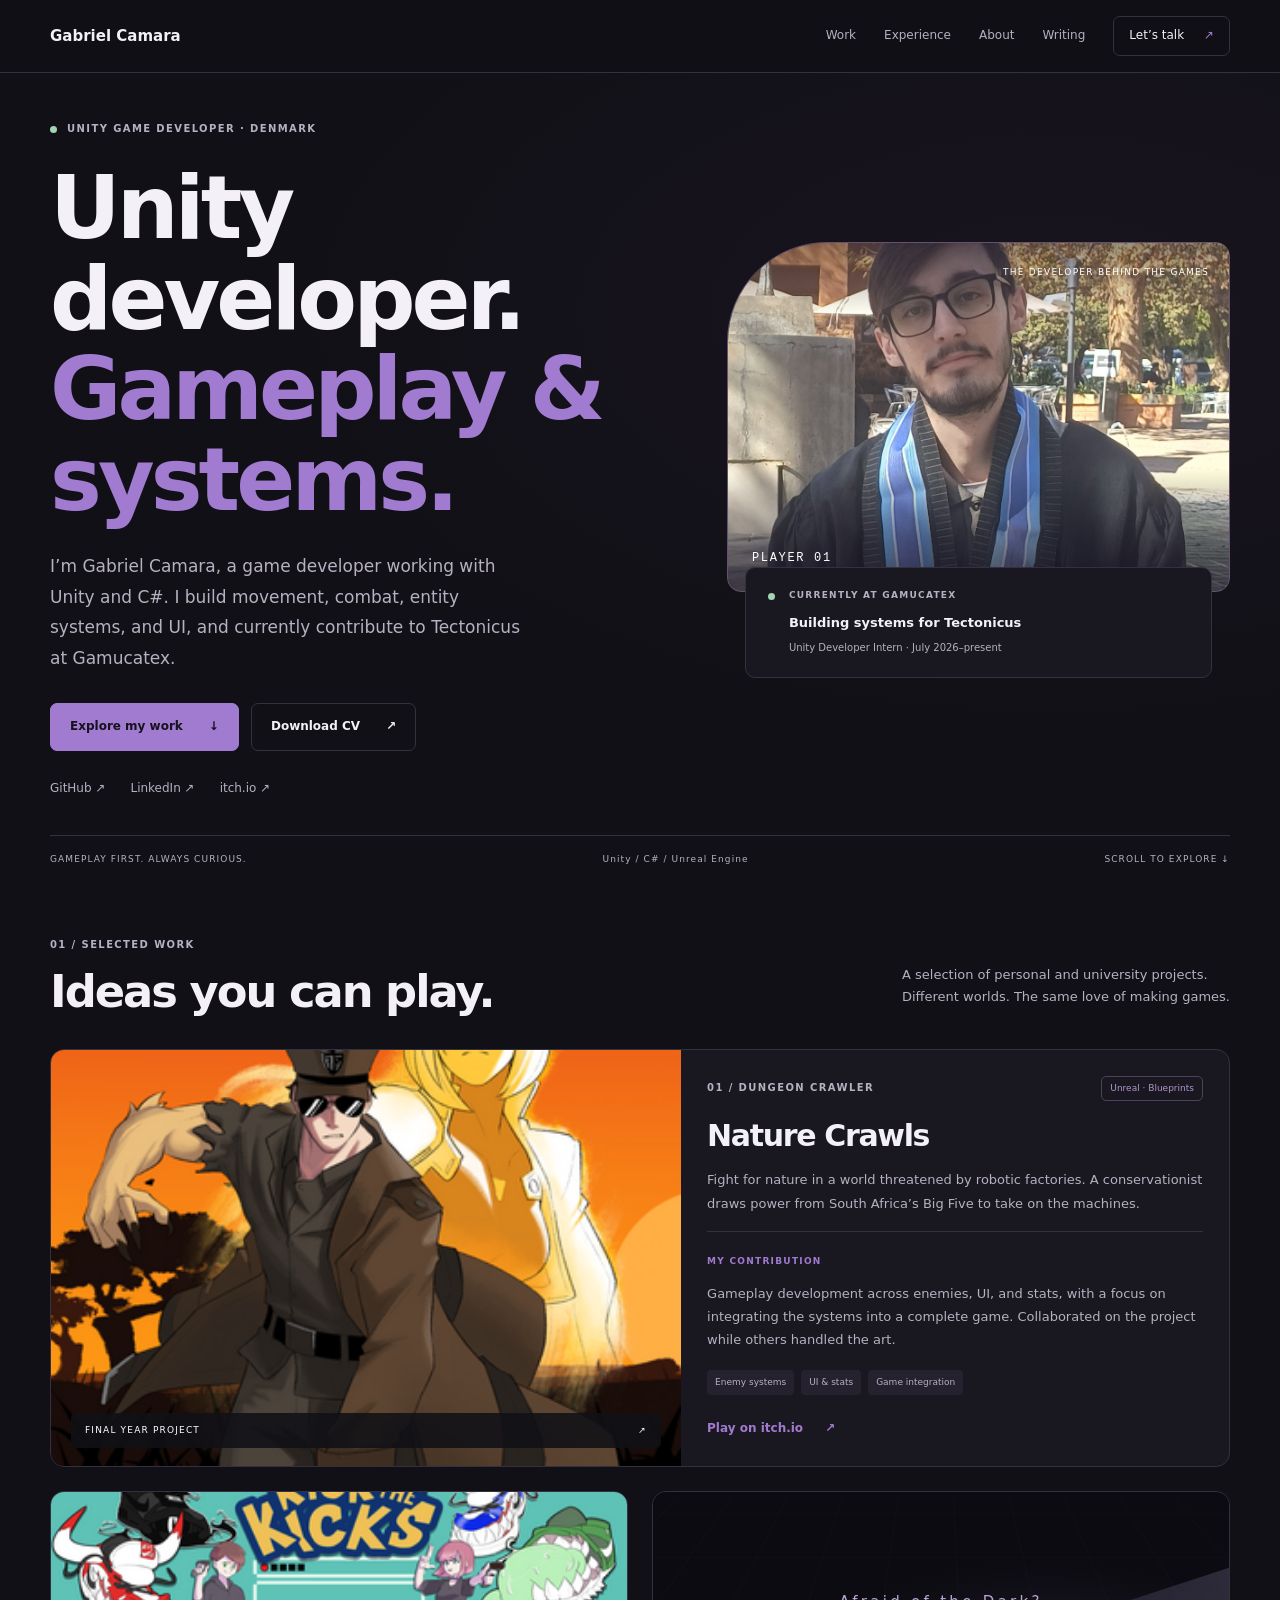
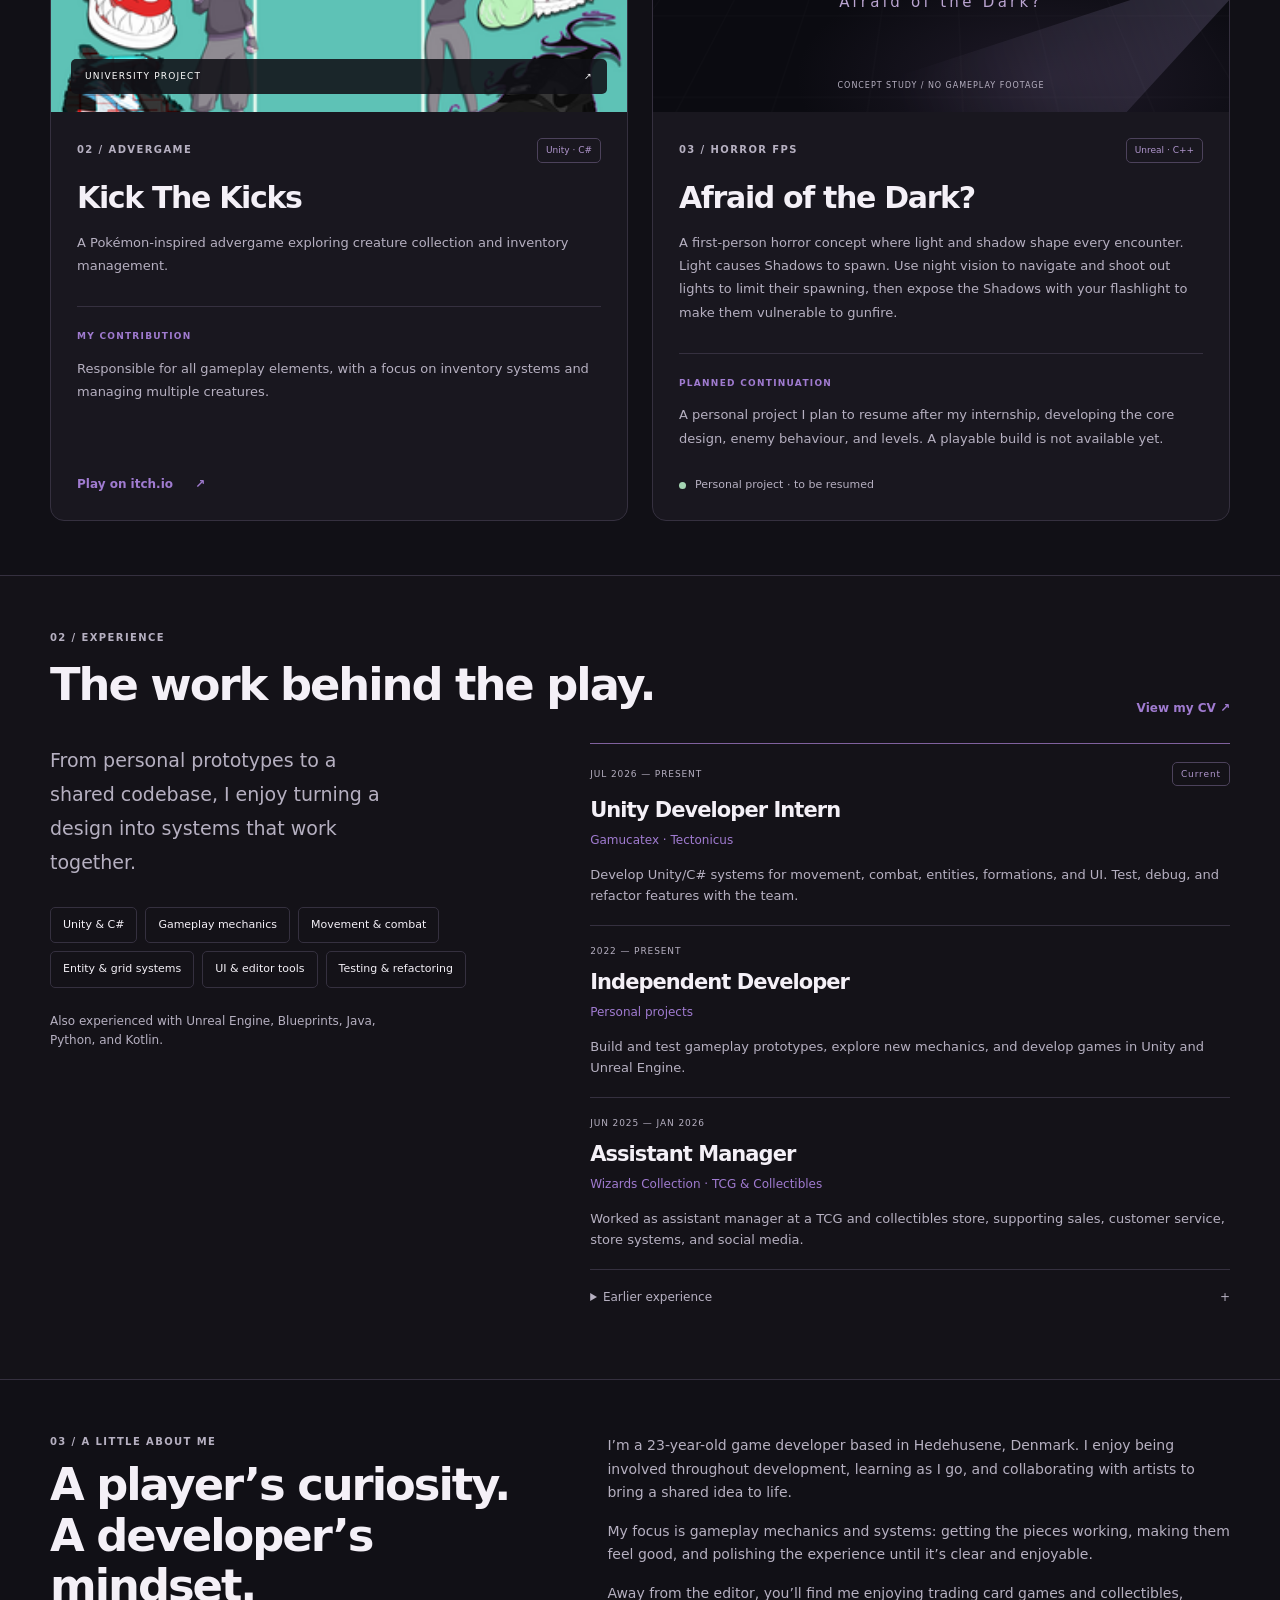
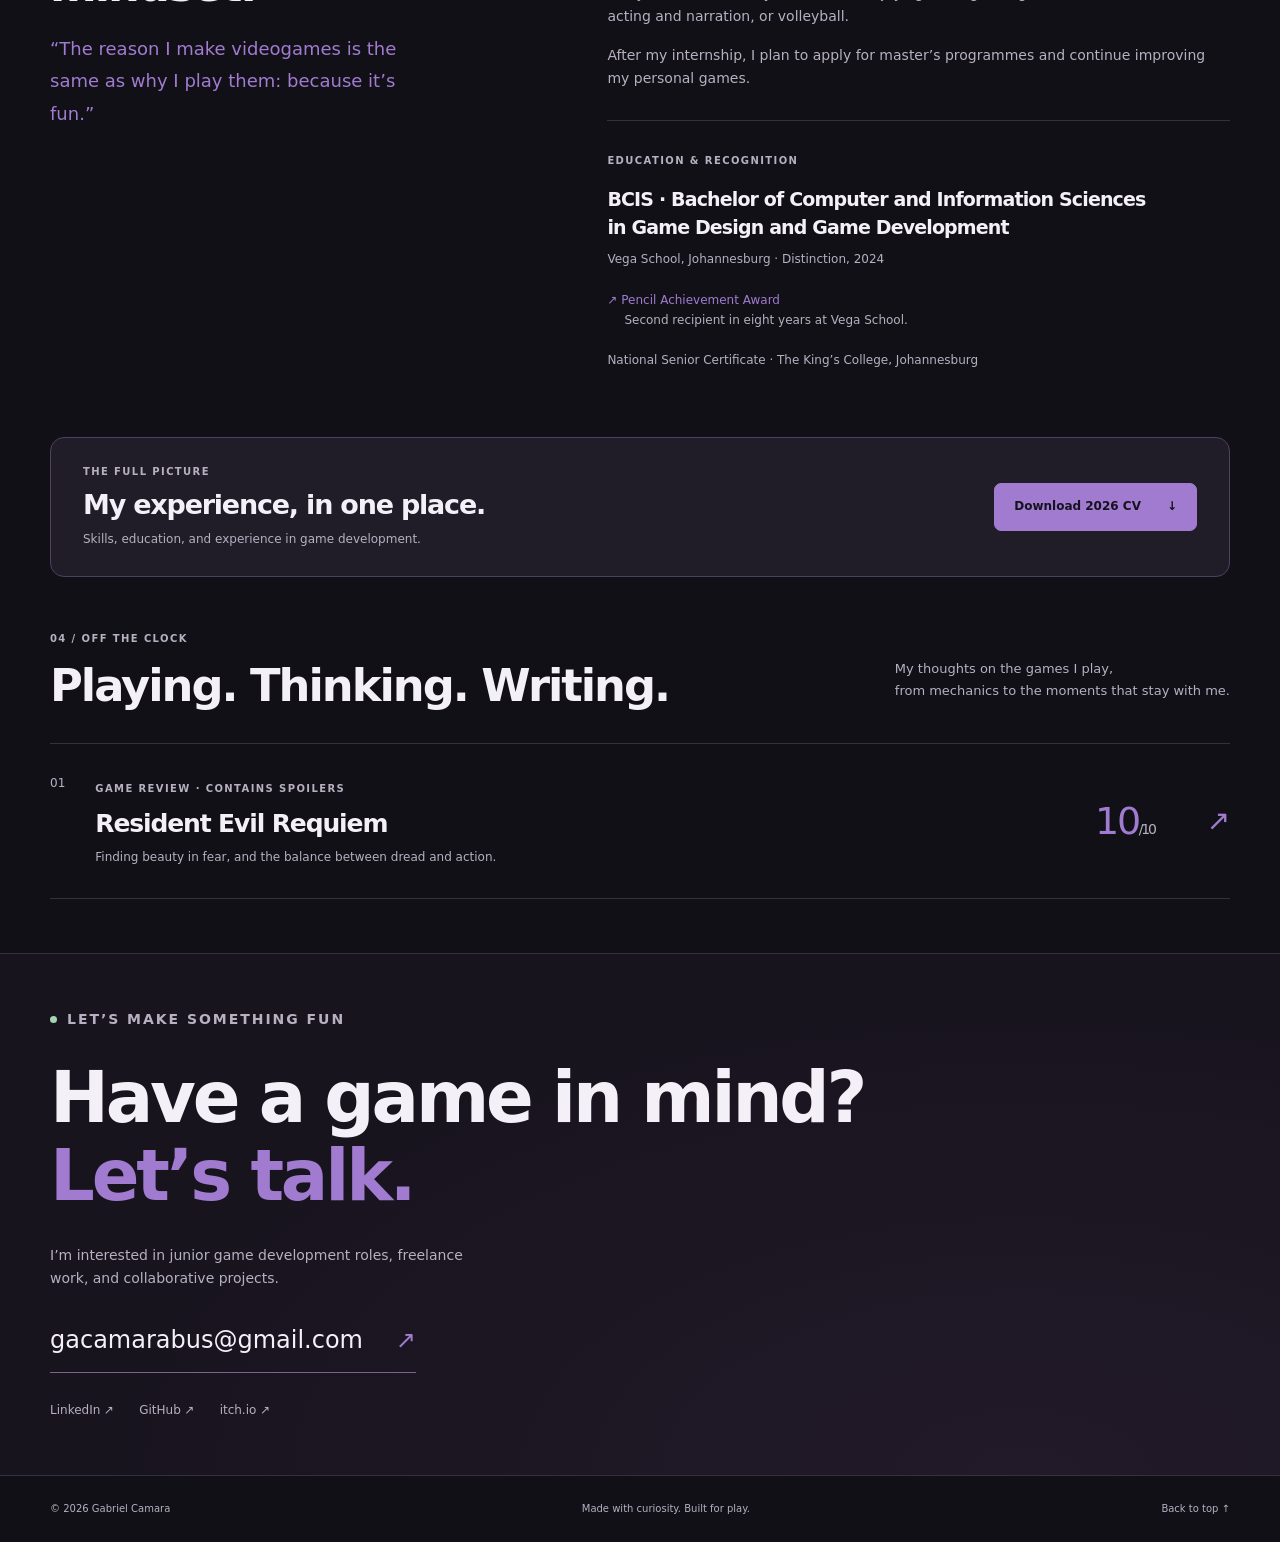
==== commit b1844360: "Replace portfolio slogans with specific gameplay development introduction" ====
--- a/index.html
+++ b/index.html
@@ -28,8 +28,8 @@
   <div class="container hero-inner">
     <div class="hero-copy">
       <p class="eyebrow"><span class="status-dot"></span> UNITY GAME DEVELOPER · DENMARK</p>
-      <h1>Serious about<br>making <em>fun.</em></h1>
-      <p class="hero-intro">I’m Gabriel. I build gameplay systems, bring mechanics to life, and keep asking: <span>does it feel good to play?</span></p>
+      <h1>Unity developer.<br><em>Gameplay & systems.</em></h1>
+      <p class="hero-intro">I’m Gabriel Camara, a game developer working with Unity and C#. I build movement, combat, entity systems, and UI, and currently contribute to Tectonicus at Gamucatex.</p>
       <div class="actions"><a class="btn primary" href="#projects">Explore my work <span aria-hidden="true">↓</span></a><a class="btn" href="CV/Gabriel%20Camara%20CV%202026%20-%20Game%20Development.pdf" download>Download CV <span aria-hidden="true">↗</span></a></div>
       <div class="social"><a href="https://github.com/Tr1n1tyAngel/" target="_blank" rel="noopener noreferrer">GitHub ↗</a><a href="https://www.linkedin.com/in/gabriel-camara-973a16232/" target="_blank" rel="noopener noreferrer">LinkedIn ↗</a><a href="https://tr1n1tyangel.itch.io/" target="_blank" rel="noopener noreferrer">itch.io ↗</a></div>
     </div>
@@ -43,7 +43,7 @@
     <article class="project featured"><a class="project-image" href="https://tr1n1tyangel.itch.io/nature-crawls" target="_blank" rel="noopener noreferrer" aria-label="Play Nature Crawls on itch.io"><img src="images/nature-crawls.png" alt="Nature Crawls game artwork" loading="lazy"><span class="image-caption">FINAL YEAR PROJECT <span aria-hidden="true">↗</span></span></a><div class="project-copy"><div class="project-top"><span class="eyebrow">01 / DUNGEON CRAWLER</span><span class="tag">Unreal · Blueprints</span></div><h3>Nature Crawls</h3><p>Fight for nature in a world threatened by robotic factories. A conservationist draws power from South Africa’s Big Five to take on the machines.</p><div class="contribution"><span class="eyebrow">MY CONTRIBUTION</span><p>Gameplay development across enemies, UI, and stats, with a focus on integrating the systems into a complete game. Collaborated on the project while others handled the art.</p></div><div class="tags"><span>Enemy systems</span><span>UI & stats</span><span>Game integration</span></div><a class="text-link" href="https://tr1n1tyangel.itch.io/nature-crawls" target="_blank" rel="noopener noreferrer">Play on itch.io <span aria-hidden="true">↗</span></a></div></article>
     <div class="project-grid">
       <article class="project compact"><a class="project-image" href="https://tr1n1tyangel.itch.io/kickthekicks" target="_blank" rel="noopener noreferrer" aria-label="Play Kick The Kicks on itch.io"><img src="images/kick-the-kicks.png" alt="Kick The Kicks game artwork" loading="lazy"><span class="image-caption">UNIVERSITY PROJECT <span aria-hidden="true">↗</span></span></a><div class="project-copy"><div class="project-top"><span class="eyebrow">02 / ADVERGAME</span><span class="tag">Unity · C#</span></div><h3>Kick The Kicks</h3><p>A Pokémon-inspired advergame exploring creature collection and inventory management.</p><div class="contribution"><span class="eyebrow">MY CONTRIBUTION</span><p>Responsible for all gameplay elements, with a focus on inventory systems and managing multiple creatures.</p></div><a class="text-link" href="https://tr1n1tyangel.itch.io/kickthekicks" target="_blank" rel="noopener noreferrer">Play on itch.io <span aria-hidden="true">↗</span></a></div></article>
-      <article class="project compact"><div class="concept-art" role="img" aria-label="Abstract light beam illustrating the horror game's light and shadow concept"><span class="concept-label">THE LIGHT BRINGS THEM.</span><div class="beam"></div><span class="concept-caption">CONCEPT STUDY / NO GAMEPLAY FOOTAGE</span></div><div class="project-copy"><div class="project-top"><span class="eyebrow">03 / HORROR FPS</span><span class="tag">Unreal · C++</span></div><h3>Afraid of the Dark?</h3><p>A first-person horror concept where light and shadow shape every encounter. Light causes Shadows to spawn. Use night vision to navigate and shoot out lights to limit their spawning, then expose the Shadows with your flashlight to make them vulnerable to gunfire.</p><div class="contribution"><span class="eyebrow">PLANNED CONTINUATION</span><p>A personal project I plan to resume after my internship, developing the core design, enemy behaviour, and levels. A playable build is not available yet.</p></div><span class="development-note"><span class="status-dot"></span> Personal project · to be resumed</span></div></article>
+      <article class="project compact"><div class="concept-art" role="img" aria-label="Abstract light beam illustrating the horror game's light and shadow concept"><span class="concept-label">Afraid of the Dark?</span><div class="beam"></div><span class="concept-caption">CONCEPT STUDY / NO GAMEPLAY FOOTAGE</span></div><div class="project-copy"><div class="project-top"><span class="eyebrow">03 / HORROR FPS</span><span class="tag">Unreal · C++</span></div><h3>Afraid of the Dark?</h3><p>A first-person horror concept where light and shadow shape every encounter. Light causes Shadows to spawn. Use night vision to navigate and shoot out lights to limit their spawning, then expose the Shadows with your flashlight to make them vulnerable to gunfire.</p><div class="contribution"><span class="eyebrow">PLANNED CONTINUATION</span><p>A personal project I plan to resume after my internship, developing the core design, enemy behaviour, and levels. A playable build is not available yet.</p></div><span class="development-note"><span class="status-dot"></span> Personal project · to be resumed</span></div></article>
     </div>
   </div>
 </section>
